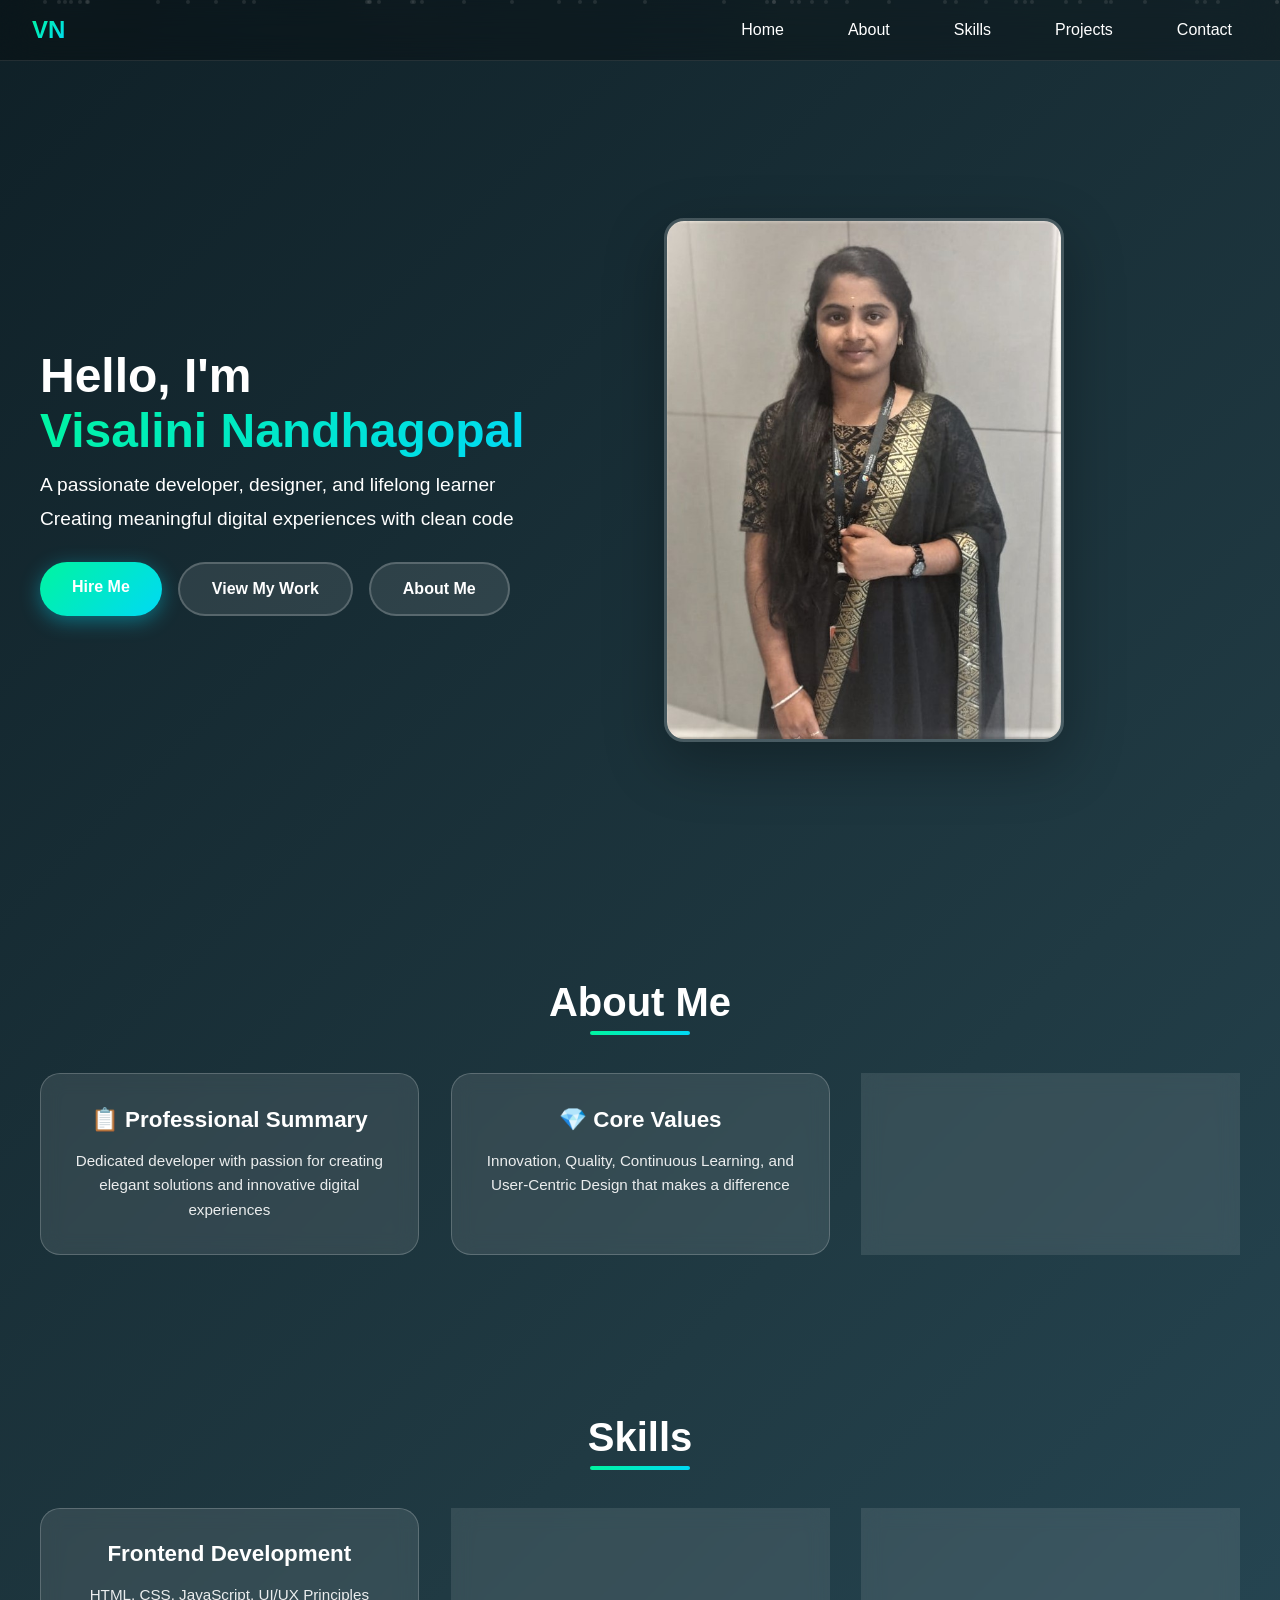
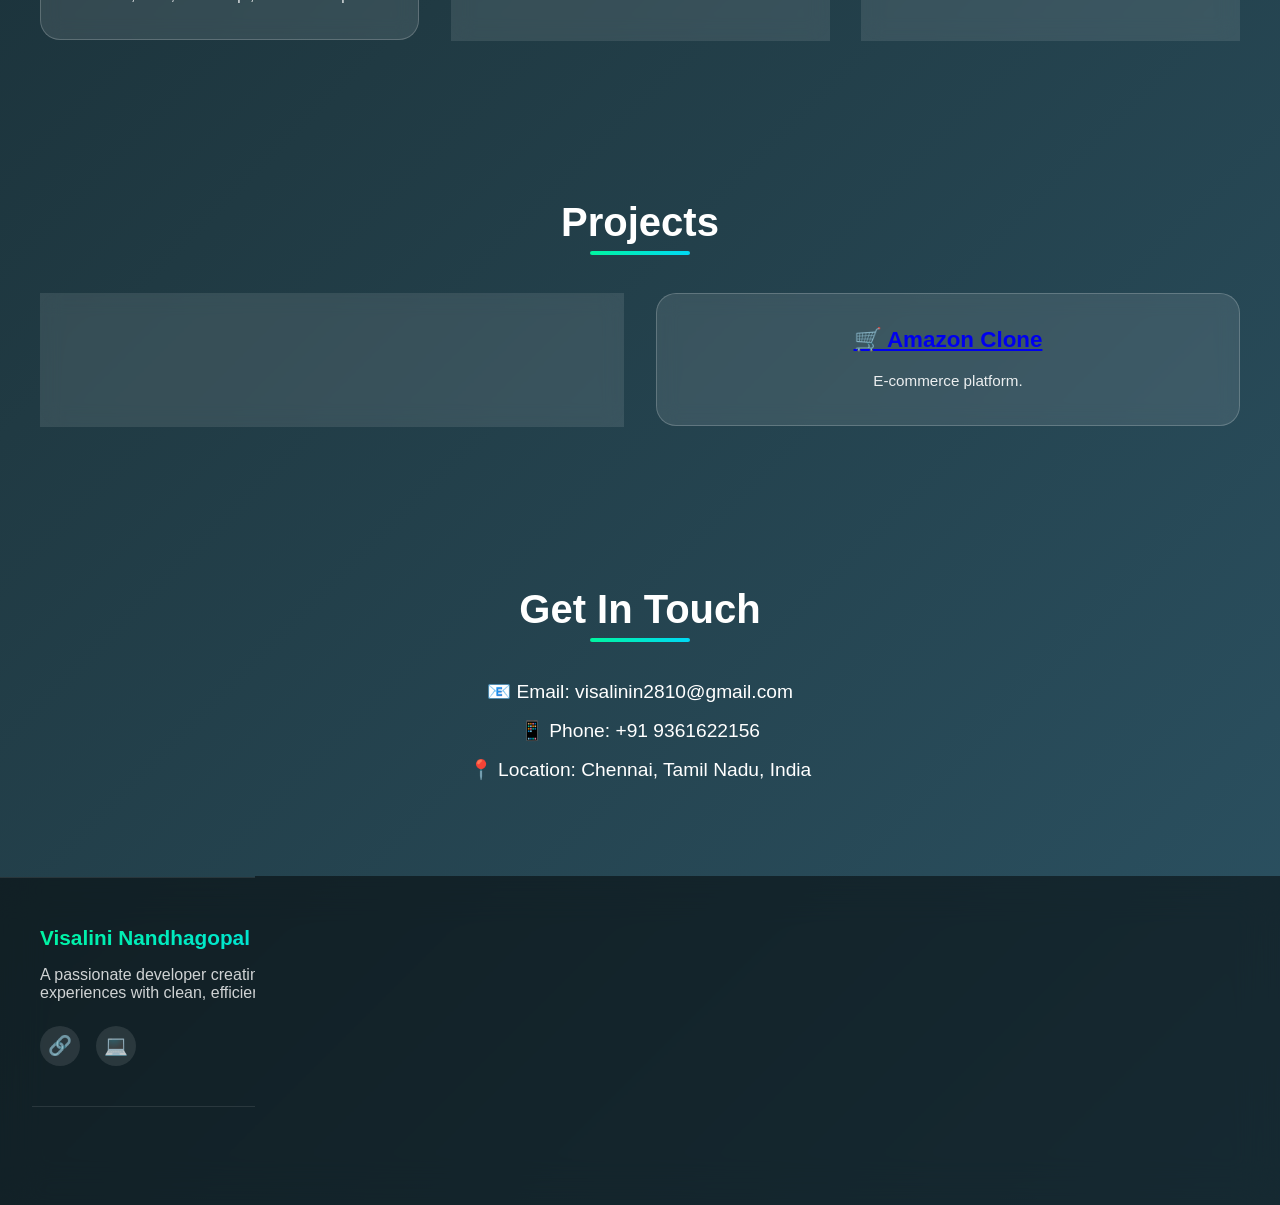
==== index.html @ b64ff91c "commit image" ====
<!DOCTYPE html>
<html lang="en">
<head>
  <meta charset="UTF-8" />
  <meta name="viewport" content="width=device-width, initial-scale=1.0" />
  <title>Visalini Nandhagopal - Portfolio</title>
  <link rel="stylesheet" href="./style/home.css" />
</head>

<body>
  <!-- Navigation Header -->
  <nav>
    <div class="nav-container">
      <div class="logo">VN</div>
      <ul class="nav-links" id="navLinks">
        <li><a href="#home">Home</a></li>
        <li><a href="#about">About</a></li>
        <li><a href="#skills">Skills</a></li>
        <li><a href="#projects">Projects</a></li>
        <li><a href="#contact">Contact</a></li>
      </ul>
    </div>
  </nav>

  <!-- Animated background particles -->
  <div class="bg-particles" id="particles"></div>

  <header id="home">
    <div class="container-hero">
      <div class="maincontent">
        <h1>Hello, I'm <br><strong>Visalini Nandhagopal</strong></h1>
        <h3>A passionate developer, designer, and lifelong learner</h3>
        <h3>Creating meaningful digital experiences with clean code</h3>

        <div class="buttons">
          <a href="#contact" class="btn btn-primary"><span>Hire Me</span></a>
          <a href="#projects" class="btn"><span>View My Work</span></a>
          <a href="#about" class="btn"><span>About Me</span></a>
        </div>
      </div>

      <div class="profile-card">
        <img src="./assets/portfolio_image.jpg" alt="profile">
      </div>
    </div>
  </header>

  <section id="about" class="scroll-reveal">
    <h2>About Me</h2>
    <div class="grid">
      <div class="card">
        <h3>📋 Professional Summary</h3>
        <p>Dedicated developer with passion for creating elegant solutions and innovative digital experiences</p>
      </div>
      <div class="card">
        <h3>💎 Core Values</h3>
        <p>Innovation, Quality, Continuous Learning, and User-Centric Design that makes a difference</p>
      </div>
      <div class="card">
        <h3>🎯 Career Goals</h3>
        <p>Building impactful digital products that solve real-world problems and enhance user experiences</p>
      </div>
    </div>
  </section>

  <section id="skills" class="scroll-reveal">
    <h2>Skills</h2>
    <div class="grid">
      <div class="card">
        <h3>Frontend Development</h3>
        <p>HTML, CSS, JavaScript, UI/UX Principles</p>
      </div>
      <div class="card">
        <h3>Backend Development</h3>
        <p>Python, SQL(Basics), Firebase </p>
      </div>
      <div class="card">
        <h3> Tools</h3>
        <p>GitHub, VS Code, Git, Figma, Canva</p>
      </div>
    </div>
  </section>

  <section id="projects" class="scroll-reveal">
    <h2>Projects</h2>
    <div class="grid">
      <div class="card project-card">
        <a href="https://visalinin2810-cmyk.github.io/Learning-Protal/"><h3>📚 LMS Platform</h3></a>
        <p>Learning Management System.</p>
      </div>
      <div class="card project-card">
        <a href="https://visalinin2810-cmyk.github.io/Amazon-static-page/"><h3>🛒 Amazon Clone</h3></a> 
        <p>E-commerce platform.</p>
      </div>
    </div>
  </section>

  <section id="contact" class="scroll-reveal">
    <h2>Get In Touch</h2>
    <p>📧 Email: visalinin2810@gmail.com</p>
    <p>📱 Phone: +91 9361622156</p>
    <p>📍 Location: Chennai, Tamil Nadu, India</p>
    
   
  </section>

  <footer>
    <div class="footer-content">
      <div class="footer-section">
        <h3>Visalini Nandhagopal</h3>
        <p>A passionate developer creating meaningful digital experiences with clean, efficient code.</p>
        <div class="social-links">
          <a href="https://www.linkedin.com/in/visalini-nandhagopal-27872a397/" title="LinkedIn">🔗</a>
          <a href="https://github.com/visalinin2810-cmyk" title="GitHub">💻</a>
        </div>
      </div>
      
      <div class="footer-section">
        <h3>Quick Links</h3>
        <a href="#home">Home</a>
        <a href="#about">About Me</a>
        <a href="#skills">Skills</a>
        <a href="#projects">Projects</a>
      </div>
      
      <div class="footer-section">
        <h3>Contact Info</h3>
        <p>📧 visalinin2810@gmail.com</p>
        <p>📱 +91 9361622156</p>
        <p>📍 Chennai, Tamil Nadu</p>
      </div>
    </div>
    
    <div class="footer-bottom">
      <p>© 2026 Visalini Nandhagopal. All rights reserved.</p>
    </div>
  </footer>

  <script>
    // Create floating particles
    const particlesContainer = document.getElementById('particles');
    for (let i = 0; i < 50; i++) {
      const particle = document.createElement('div');
      particle.className = 'particle';
      particle.style.left = Math.random() * 100 + '%';
      particle.style.animationDelay = Math.random() * 15 + 's';
      particle.style.animationDuration = (Math.random() * 10 + 10) + 's';
      particlesContainer.appendChild(particle);
    }

    // Mobile menu toggle
    function toggleMenu() {
      const navLinks = document.getElementById('navLinks');
      navLinks.classList.toggle('active');
    }

    // Close menu when clicking on a link
    document.querySelectorAll('.nav-links a').forEach(link => {
      link.addEventListener('click', () => {
        document.getElementById('navLinks').classList.remove('active');
      });
    });

    // Scroll reveal animation
    const revealElements = document.querySelectorAll('.scroll-reveal');
    
    const revealOnScroll = () => {
      revealElements.forEach(element => {
        const elementTop = element.getBoundingClientRect().top;
        const windowHeight = window.innerHeight;
        
        if (elementTop < windowHeight - 100) {
          element.classList.add('active');
        }
      });
    };

    window.addEventListener('scroll', revealOnScroll);
    revealOnScroll();
   
    // Change nav background on scroll
    window.addEventListener('scroll', () => {
      const nav = document.querySelector('nav');
      if (window.scrollY > 100) {
        nav.style.background = 'rgba(0, 0, 0, 0.5)';
      } else {
        nav.style.background = 'rgba(0, 0, 0, 0.3)';
      }
    });
  </script>
</body>
</html>
---- style/home.css ----
* {
      margin: 0;
      padding: 0;
      box-sizing: border-box;
    }

    body {
      font-family: 'Segoe UI', Tahoma, Geneva, Verdana, sans-serif;
      background: linear-gradient(135deg, #0F2027 0%, #203A43 50%, #2C5364 100%);
      color: #fff;
      overflow-x: hidden;
    }

    /* Animated background particles */
    .bg-particles {
      position: fixed;
      top: 0;
      left: 0;
      width: 100%;
      height: 100%;
      pointer-events: none;
      z-index: 0;
    }

    .particle {
      position: absolute;
      width: 4px;
      height: 4px;
      background: rgba(255, 255, 255, 0.3);
      border-radius: 50%;
      animation: float 15s infinite ease-in-out;
    }

    @keyframes float {
      0%, 100% { transform: translateY(0) translateX(0); opacity: 0; }
      10% { opacity: 1; }
      90% { opacity: 1; }
      100% { transform: translateY(-100vh) translateX(100px); opacity: 0; }
    }

    /* Navigation Header */
    nav {
      position: fixed;
      top: 0;
      left: 0;
      right: 0;
      background: rgba(0, 0, 0, 0.3);
      backdrop-filter: blur(20px);
      border-bottom: 1px solid rgba(255, 255, 255, 0.1);
      z-index: 1000;
      padding: 1rem 2rem;
      animation: slideDown 0.8s ease-out;
    }

    @keyframes slideDown {
      from {
        transform: translateY(-100%);
        opacity: 0;
      }
      to {
        transform: translateY(0);
        opacity: 1;
      }
    }

    .nav-container {
      max-width: 1400px;
      margin: 0 auto;
      display: flex;
      justify-content: space-between;
      align-items: center;
    }

    .logo {
      font-size: 1.5rem;
      font-weight: 700;
      background: linear-gradient(135deg, #00F5A0 0%, #00D9F5 100%);
      -webkit-background-clip: text;
      -webkit-text-fill-color: transparent;
      background-clip: text;
      cursor: pointer;
      transition: transform 0.3s ease;
    }

    .logo:hover {
      transform: scale(1.05);
    }

    .nav-links {
      display: flex;
      gap: 2rem;
      list-style: none;
      align-items: center;
    }

    .nav-links a {
      color: #fff;
      text-decoration: none;
      font-weight: 500;
      padding: 0.5rem 1rem;
      border-radius: 25px;
      transition: all 0.3s ease;
      position: relative;
    }

    .nav-links a::before {
      content: '';
      position: absolute;
      bottom: 0;
      left: 50%;
      width: 0;
      height: 2px;
      background: linear-gradient(90deg, #00F5A0 0%, #00D9F5 100%);
      transform: translateX(-50%);
      transition: width 0.3s ease;
    }

    .nav-links a:hover::before {
      width: 80%;
    }

    .nav-links a:hover {
      background: rgba(255, 255, 255, 0.1);
    }

    .hire-btn {
      background: linear-gradient(135deg, #00F5A0 0%, #00D9F5 100%) !important;
      padding: 0.7rem 1.8rem !important;
      border-radius: 50px !important;
      font-weight: 600;
      box-shadow: 0 5px 20px rgba(0, 217, 245, 0.4);
      border: none;
      cursor: pointer;
      transition: all 0.3s ease;
      animation: glow 2s ease-in-out infinite;
    }

    @keyframes glow {
      0%, 100% { box-shadow: 0 5px 20px rgba(0, 217, 245, 0.4); }
      50% { box-shadow: 0 5px 30px rgba(0, 217, 245, 0.8); }
    }

    .hire-btn:hover {
      transform: translateY(-3px) scale(1.05);
      box-shadow: 0 10px 40px rgba(0, 217, 245, 0.6);
    }

    .hire-btn::before {
      display: none !important;
    }

    /* Mobile Menu Toggle */
    .menu-toggle {
      display: none;
      flex-direction: column;
      gap: 5px;
      cursor: pointer;
      padding: 0.5rem;
    }

    .menu-toggle span {
      width: 25px;
      height: 3px;
      background: #fff;
      border-radius: 3px;
      transition: all 0.3s ease;
    }

    header {
      min-height: 100vh;
      display: flex;
      align-items: center;
      justify-content: center;
      padding: 6rem 2rem 2rem;
      position: relative;
      z-index: 1;
    }

    .container-hero {
      max-width: 1200px;
      width: 100%;
      display: grid;
      grid-template-columns: 1fr 1fr;
      gap: 3rem;
      align-items: center;
      animation: fadeInUp 1s ease-out;
    }

    @keyframes fadeInUp {
      from {
        opacity: 0;
        transform: translateY(30px);
      }
      to {
        opacity: 1;
        transform: translateY(0);
      }
    }

    .maincontent h1 {
      font-size: 3rem;
      margin-bottom: 1rem;
      animation: slideInLeft 1s ease-out 0.2s both;
    }

    .maincontent h1 strong {
      background: linear-gradient(135deg, #00F5A0 0%, #00D9F5 100%);
      -webkit-background-clip: text;
      -webkit-text-fill-color: transparent;
      background-clip: text;
      display: inline-block;
      animation: pulse 2s ease-in-out infinite;
    }

    @keyframes pulse {
      0%, 100% { transform: scale(1); }
      50% { transform: scale(1.05); }
    }

    .maincontent h3 {
      font-size: 1.2rem;
      font-weight: 300;
      margin-bottom: 0.8rem;
      opacity: 0;
      animation: slideInLeft 1s ease-out 0.4s both;
    }

    .maincontent h3:nth-of-type(2) {
      animation-delay: 0.6s;
    }

    @keyframes slideInLeft {
      from {
        opacity: 0;
        transform: translateX(-30px);
      }
      to {
        opacity: 1;
        transform: translateX(0);
      }
    }

    .buttons {
      display: flex;
      gap: 1rem;
      margin-top: 2rem;
      flex-wrap: wrap;
      animation: fadeIn 1s ease-out 0.8s both;
    }

    @keyframes fadeIn {
      from { opacity: 0; }
      to { opacity: 1; }
    }

    .btn {
      padding: 1rem 2rem;
      background: rgba(255, 255, 255, 0.1);
      backdrop-filter: blur(10px);
      border: 2px solid rgba(255, 255, 255, 0.2);
      border-radius: 50px;
      color: #fff;
      text-decoration: none;
      font-weight: 600;
      transition: all 0.3s ease;
      position: relative;
      overflow: hidden;
    }

    .btn::before {
      content: '';
      position: absolute;
      top: 50%;
      left: 50%;
      width: 0;
      height: 0;
      border-radius: 50%;
      background: rgba(255, 255, 255, 0.2);
      transform: translate(-50%, -50%);
      transition: width 0.6s, height 0.6s;
    }

    .btn:hover::before {
      width: 300px;
      height: 300px;
    }

    .btn:hover {
      transform: translateY(-3px);
      box-shadow: 0 10px 30px rgba(0, 0, 0, 0.3);
      border-color: rgba(255, 255, 255, 0.5);
    }

    .btn-primary {
      background: linear-gradient(135deg, #00F5A0 0%, #00D9F5 100%);
      border: none;
      box-shadow: 0 5px 20px rgba(0, 217, 245, 0.4);
    }

    .btn-primary:hover {
      box-shadow: 0 10px 40px rgba(0, 217, 245, 0.6);
    }

    .btn span {
      position: relative;
      z-index: 1;
    }

    .profile-card {
      perspective: 1000px;
      animation: slideInRight 1s ease-out 0.5s both;
    }

    @keyframes slideInRight {
      from {
        opacity: 0;
        transform: translateX(30px);
      }
      to {
        opacity: 1;
        transform: translateX(0);
      }
    }

    .profile-card img {
      width: 100%;
      max-width: 400px;
      border-radius: 20px;
      box-shadow: 0 20px 60px rgba(0, 0, 0, 0.3);
      border: 3px solid rgba(255, 255, 255, 0.2);
      transition: transform 0.6s ease;
      animation: float-image 6s ease-in-out infinite;
    }

    @keyframes float-image {
      0%, 100% { transform: translateY(0px) rotateY(0deg); }
      50% { transform: translateY(-20px) rotateY(5deg); }
    }

    .profile-card:hover img {
      transform: scale(1.05) rotateY(10deg);
    }

    section {
      padding: 5rem 2rem;
      position: relative;
      z-index: 1;
    }

    section h2 {
      text-align: center;
      font-size: 2.5rem;
      margin-bottom: 3rem;
      position: relative;
      display: block;
      width: 100%;
    }

    section h2::after {
      content: '';
      position: absolute;
      bottom: -10px;
      left: 50%;
      transform: translateX(-50%);
      width: 0;
      height: 4px;
      background: linear-gradient(90deg, #00F5A0 0%, #00D9F5 100%);
      border-radius: 2px;
      animation: expandWidth 1s ease-out forwards;
    }

    @keyframes expandWidth {
      to { width: 100px; }
    }

    .grid {
      max-width: 1200px;
      margin: 0 auto;
      display: grid;
      grid-template-columns: repeat(auto-fit, minmax(280px, 1fr));
      gap: 2rem;

    }

    .card {
      background: rgba(255, 255, 255, 0.1);
      backdrop-filter: blur(10px);
      border: 1px solid rgba(255, 255, 255, 0.2);
      border-radius: 20px;
      padding: 2rem;
      text-align: center;
      font-size: 1.2rem;
      transition: all 0.4s ease;
      position: relative;
      overflow: hidden;
      cursor: pointer;
      animation: cardFadeIn 0.6s ease-out both;
    }

    .card h3 {
      margin-bottom: 1rem;
      font-size: 1.4rem;
    }

    .card p {
      font-size: 0.95rem;
      opacity: 0.9;
      line-height: 1.6;
    }

    @keyframes cardFadeIn {
      from {
        opacity: 0;
        transform: translateY(30px) scale(0.9);
      }
      to {
        opacity: 1;
        transform: translateY(0) scale(1);
      }
    }

    .card:nth-child(1) { animation-delay: 0.1s; }
    .card:nth-child(2) { animation-delay: 0.2s; }
    .card:nth-child(3) { animation-delay: 0.3s; }

    .card::before {
      content: '';
      position: absolute;
      top: 0;
      left: -100%;
      width: 100%;
      height: 100%;
      background: linear-gradient(90deg, transparent, rgba(255, 255, 255, 0.2), transparent);
      transition: left 0.6s;
    }

    .card:hover::before {
      left: 100%;
    }

    .card:hover {
      transform: translateY(-10px) scale(1.05);
      box-shadow: 0 20px 40px rgba(0, 0, 0, 0.3);
      border-color: rgba(255, 255, 255, 0.4);
      background: rgba(255, 255, 255, 0.15);
    }

    #contact {
      text-align: center;
    }

    #contact p {
      font-size: 1.2rem;
      margin: 1rem 0;
      animation: fadeInUp 0.8s ease-out both;
    }

    #contact p:nth-child(2) { animation-delay: 0.2s; }
    #contact p:nth-child(3) { animation-delay: 0.4s; }

    .contact-buttons {
      display: flex;
      gap: 1rem;
      justify-content: center;
      margin-top: 2rem;
      flex-wrap: wrap;
    }

    footer {
      background: rgba(0, 0, 0, 0.5);
      backdrop-filter: blur(20px);
      border-top: 1px solid rgba(255, 255, 255, 0.1);
      padding: 3rem 2rem;
      position: relative;
      z-index: 1;
    }

    .footer-content {
      max-width: 1200px;
      margin: 0 auto;
      display: grid;
      grid-template-columns: repeat(auto-fit, minmax(250px, 1fr));
      gap: 3rem;
      margin-bottom: 2rem;
    }

    .footer-section h3 {
      margin-bottom: 1rem;
      font-size: 1.3rem;
      background: linear-gradient(135deg, #00F5A0 0%, #00D9F5 100%);
      -webkit-background-clip: text;
      -webkit-text-fill-color: transparent;
      background-clip: text;
    }

    .footer-section p, .footer-section a {
      color: rgba(255, 255, 255, 0.8);
      text-decoration: none;
      display: block;
      margin: 0.5rem 0;
      transition: all 0.3s ease;
    }

    .footer-section a:hover {
      color: #00D9F5;
      transform: translateX(5px);
    }

    .social-links {
      display: flex;
      gap: 1rem;
      margin-top: 1rem;
    }

    .social-links a {
      width: 40px;
      height: 40px;
      background: rgba(255, 255, 255, 0.1);
      border-radius: 50%;
      display: flex;
      align-items: center;
      justify-content: center;
      transition: all 0.3s ease;
      font-size: 1.2rem;
    }

    .social-links a:hover {
      background: linear-gradient(135deg, #00F5A0 0%, #00D9F5 100%);
      transform: translateY(-5px) rotate(360deg);
    }

    .footer-bottom {
      text-align: center;
      padding-top: 2rem;
      border-top: 1px solid rgba(255, 255, 255, 0.1);
      color: rgba(255, 255, 255, 0.6);
    }

    /* Scroll animations */
    .scroll-reveal {
      opacity: 0;
      transform: translateY(50px);
      transition: all 0.8s ease-out;
    }

    .scroll-reveal.active {
      opacity: 1;
      transform: translateY(0);
    }

    @media (max-width: 768px) {
      .menu-toggle {
        display: flex;
      }

      .nav-links {
        position: fixed;
        top: 70px;
        left: -100%;
        flex-direction: column;
        background: rgba(0, 0, 0, 0.95);
        backdrop-filter: blur(20px);
        width: 100%;
        padding: 2rem;
        gap: 1rem;
        transition: left 0.3s ease;
      }

      .nav-links.active {
        left: 0;
      }

      .container-hero {
        grid-template-columns: 1fr;
        text-align: center;
      }

      .maincontent h1 {
        font-size: 2rem;
      }

      .buttons {
        justify-content: center;
      }

      .profile-card img {
        max-width: 300px;
      }

      .footer-content {
        grid-template-columns: 1fr;
        text-align: center;
      }

      .social-links {
        justify-content: center;
      }
    }
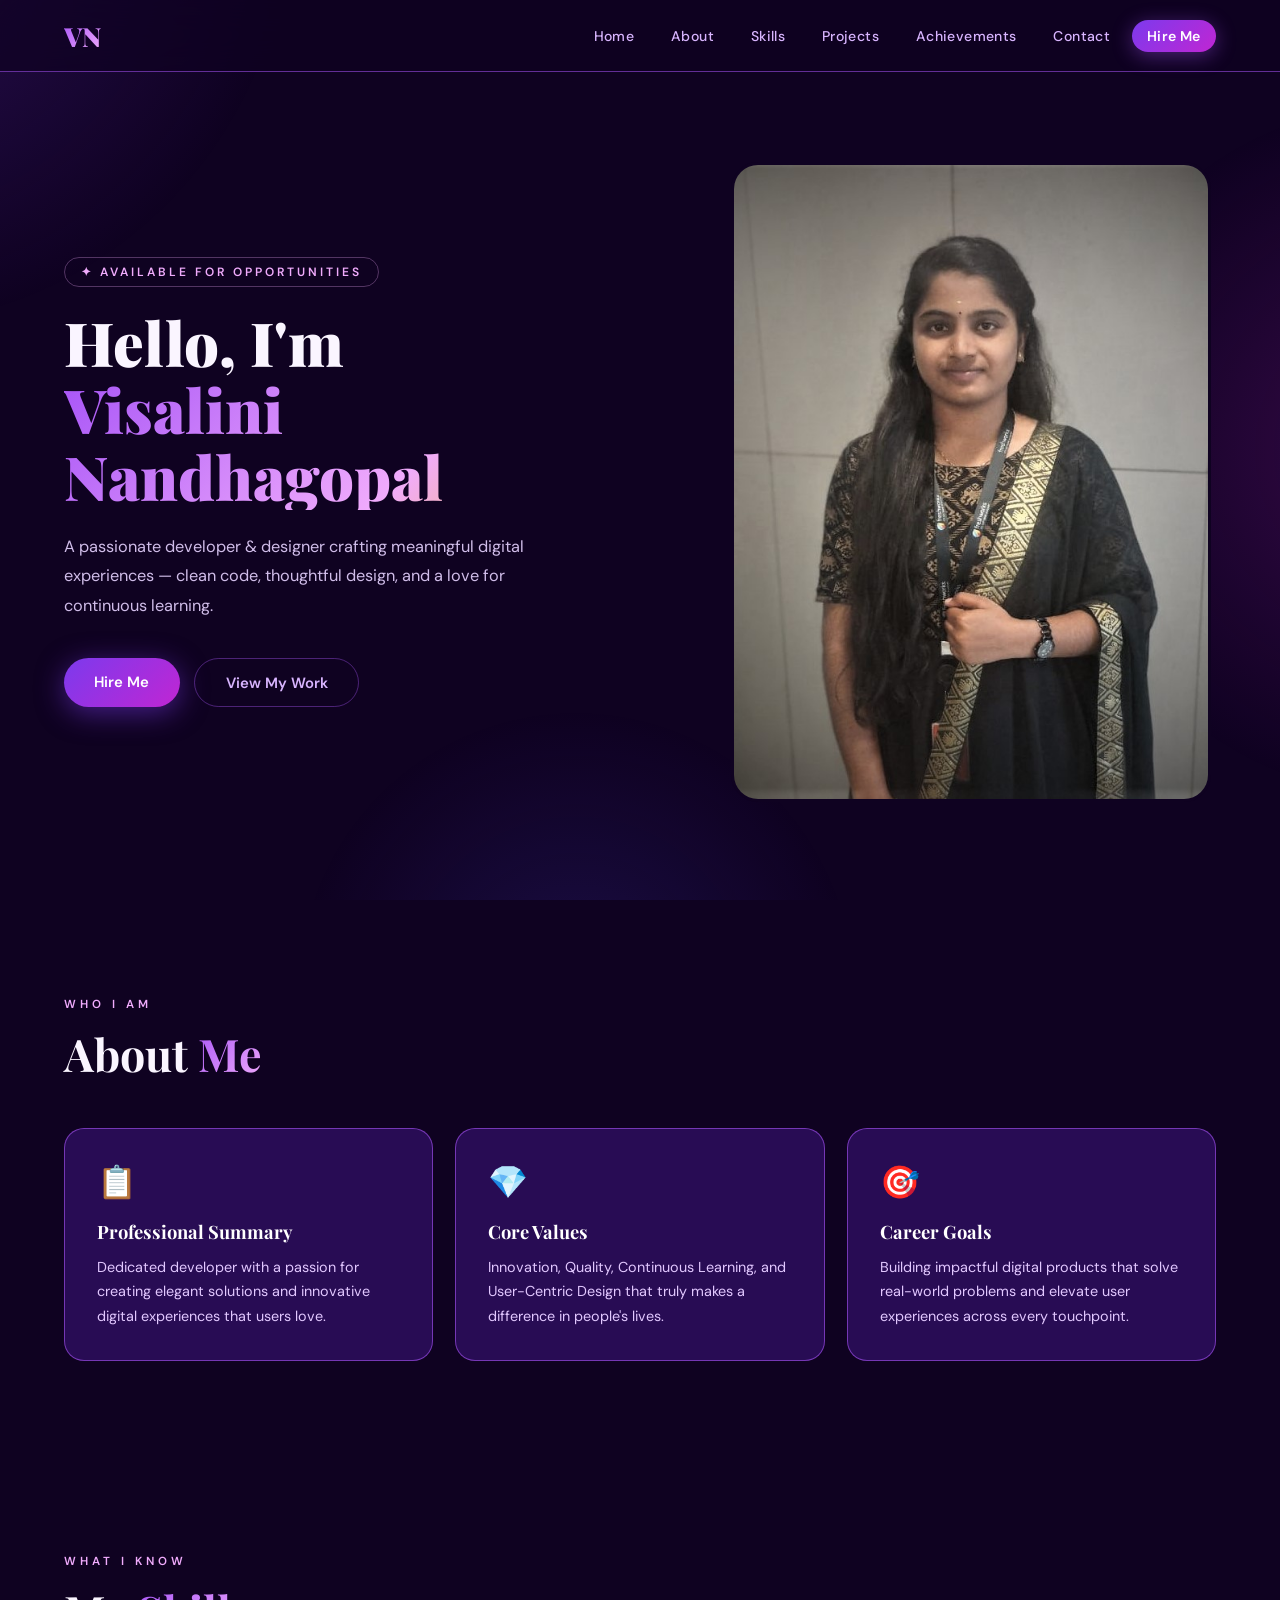
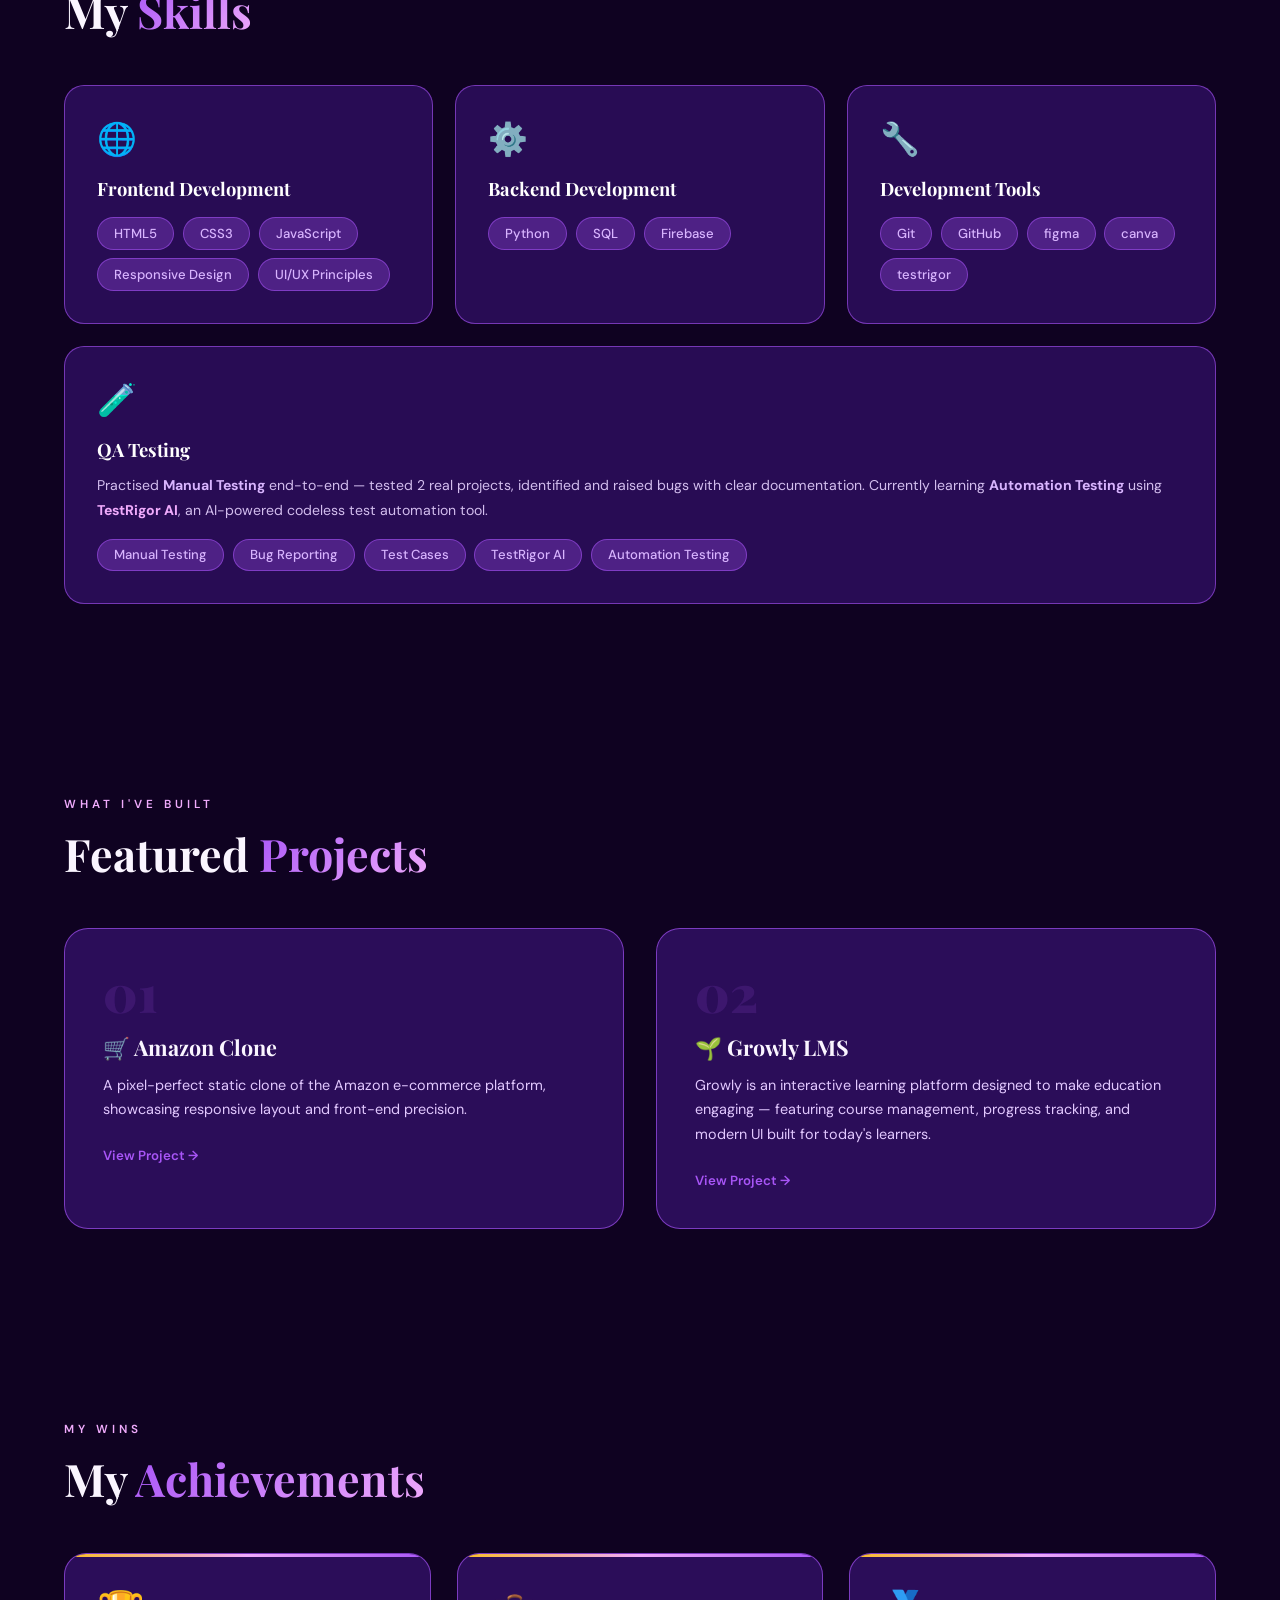
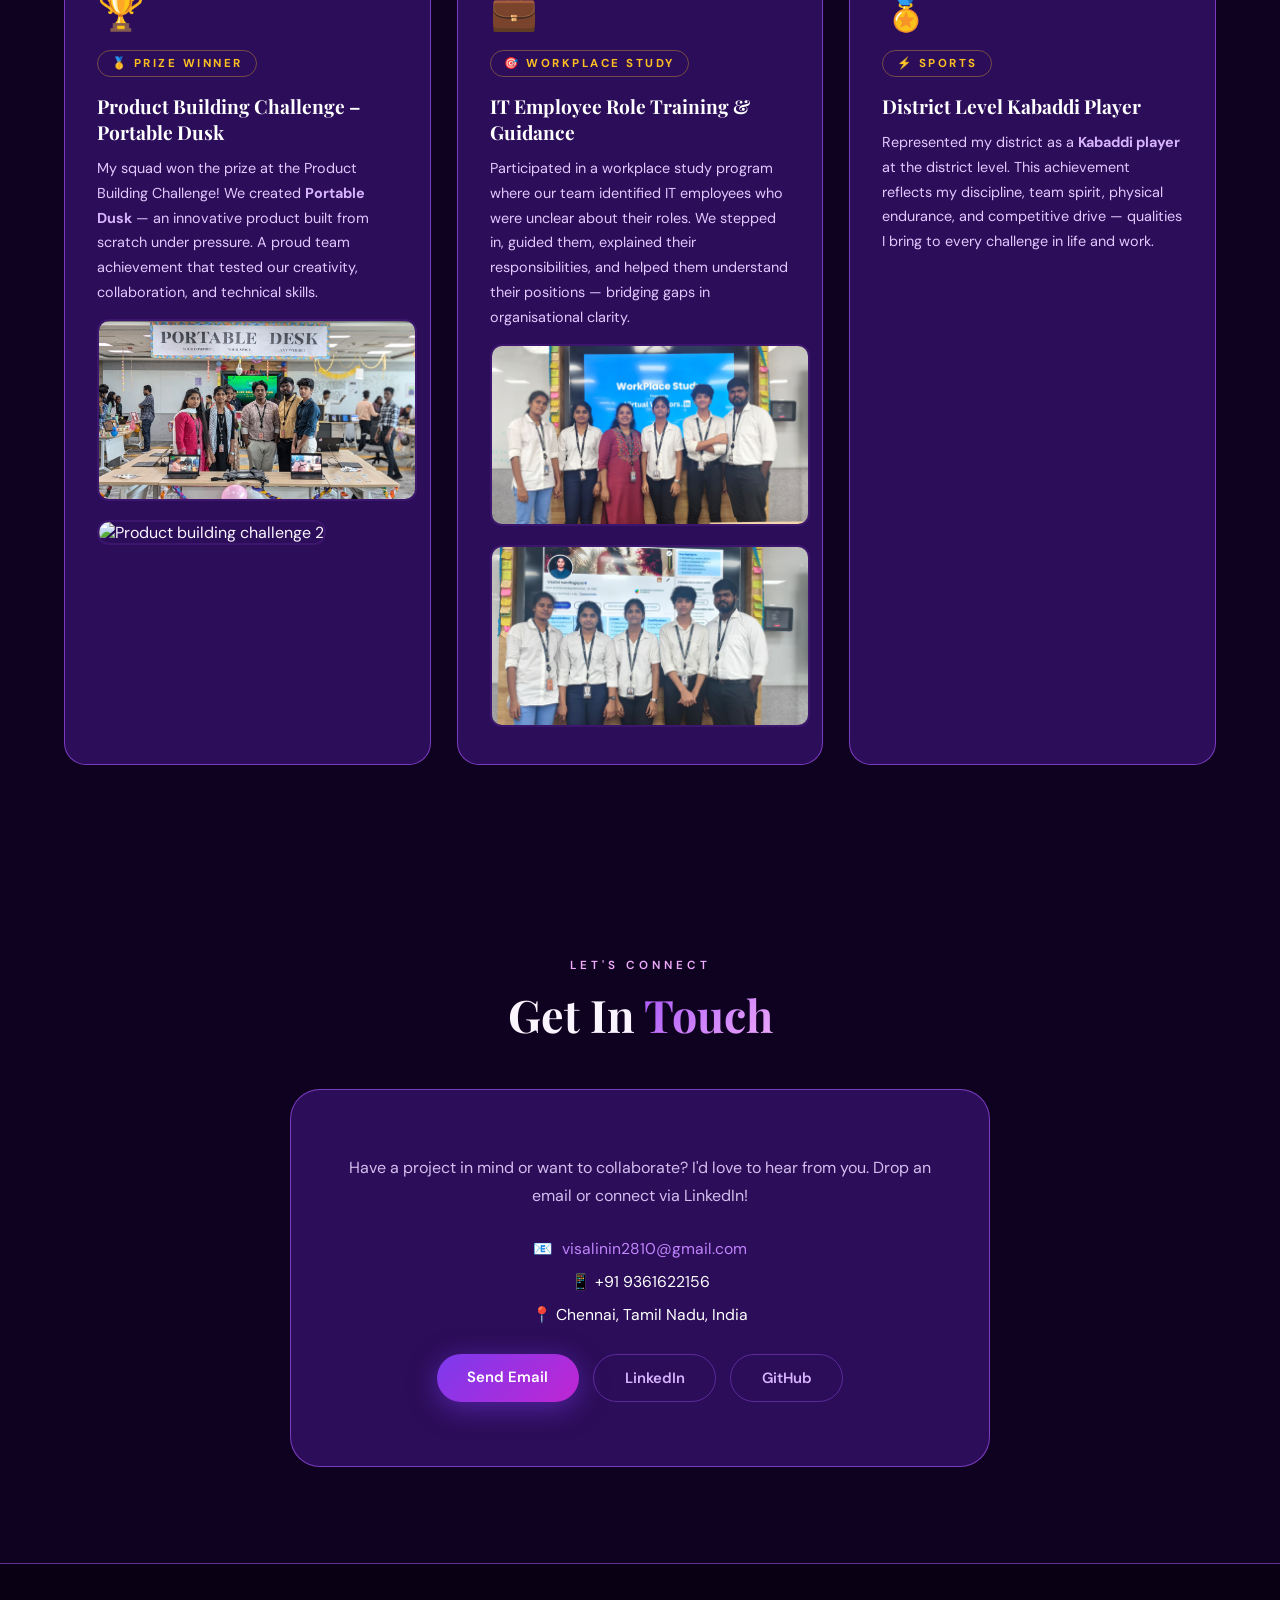
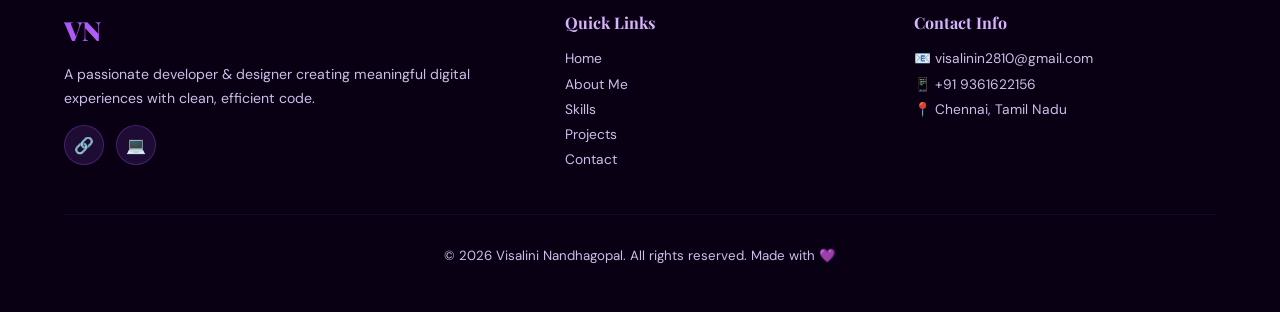
==== commit 0c668f09: "update project" ====
--- a/index.html
+++ b/index.html
@@ -2,191 +2,538 @@
 <html lang="en">
 <head>
   <meta charset="UTF-8" />
-  <meta name="viewport" content="width=device-width, initial-scale=1.0" />
-  <title>Visalini Nandhagopal - Portfolio</title>
-  <link rel="stylesheet" href="./style/home.css" />
+  <meta name="viewport" content="width=device-width, initial-scale=1.0"/>
+  <title>Visalini Nandhagopal – Portfolio</title>
+  <link href="https://fonts.googleapis.com/css2?family=Playfair+Display:wght@400;700;900&family=DM+Sans:wght@300;400;500;600&display=swap" rel="stylesheet"/>
+  <style>
+    *, *::before, *::after { box-sizing: border-box; margin: 0; padding: 0; }
+
+    :root {
+      --bg:     #0f0221;
+      --bg2:    #1a0533;
+      --v1:     #7c3aed;
+      --v2:     #c026d3;
+      --vb:     #a855f7;
+      --vl:     #d8b4fe;
+      --pk:     #f0abfc;
+      --gold:   #fbbf24;
+      --white:  #faf5ff;
+      --muted:  rgba(230,210,255,0.90);
+      --border: rgba(168,85,247,0.55);
+    }
+
+    html { scroll-behavior: smooth; }
+
+    body {
+      font-family: 'DM Sans', sans-serif;
+      background: var(--bg);
+      color: var(--white);
+      overflow-x: hidden;
+    }
+
+    /* ── ambient orbs ── */
+    body::before {
+      content: '';
+      position: fixed; inset: 0; z-index: 0; pointer-events: none;
+      background:
+        radial-gradient(ellipse 600px 600px at -10% -10%, rgba(124,58,237,.25), transparent 70%),
+        radial-gradient(ellipse 500px 500px at 110% 50%,  rgba(192,38,211,.22), transparent 70%),
+        radial-gradient(ellipse 400px 400px at 45% 110%,  rgba(79,70,229,.18),  transparent 70%);
+    }
+
+    /* ── nav ── */
+    nav {
+      position: fixed; top: 0; left: 0; right: 0; z-index: 100;
+      display: flex; justify-content: space-between; align-items: center;
+      padding: 1.1rem 4rem;
+      background: rgba(15,2,33,.7); backdrop-filter: blur(22px);
+      border-bottom: 1px solid var(--border);
+    }
+    .logo {
+      font-family: 'Playfair Display', serif; font-size: 1.65rem; font-weight: 900;
+      background: linear-gradient(135deg, var(--vb), var(--pk));
+      -webkit-background-clip: text; -webkit-text-fill-color: transparent; background-clip: text;
+    }
+    .nav-links { display: flex; gap: .4rem; list-style: none; align-items: center; }
+    .nav-links a {
+      color: var(--vl); text-decoration: none; font-size: .88rem; font-weight: 500;
+      padding: .42rem .95rem; border-radius: 50px; letter-spacing: .4px;
+      transition: background .3s, color .3s;
+    }
+    .nav-links a:hover { color: #fff; background: rgba(168,85,247,.18); }
+    .nav-links .cta {
+      background: linear-gradient(135deg, var(--v1), var(--v2));
+      color: #fff !important; font-weight: 600;
+      box-shadow: 0 4px 20px rgba(168,85,247,.4);
+    }
+    .nav-links .cta:hover { box-shadow: 0 6px 30px rgba(168,85,247,.65); }
+
+    /* ── sections ── */
+    section { padding: 6rem 4rem; position: relative; z-index: 1; }
+    .inner { max-width: 1200px; margin: 0 auto; }
+
+    .sec-label {
+      display: block; font-size: .73rem; font-weight: 600; letter-spacing: 4px;
+      text-transform: uppercase; color: var(--pk); margin-bottom: .75rem;
+    }
+    .sec-title {
+      font-family: 'Playfair Display', serif;
+      font-size: clamp(1.9rem, 3.5vw, 2.8rem); font-weight: 700; margin-bottom: 2.8rem;
+    }
+    .sec-title span {
+      background: linear-gradient(135deg, var(--vb), var(--pk));
+      -webkit-background-clip: text; -webkit-text-fill-color: transparent; background-clip: text;
+    }
+
+    /* ── HERO ── */
+    header {
+      min-height: 100vh; display: flex; align-items: center;
+      padding: 8rem 4rem 4rem; position: relative; z-index: 1;
+    }
+    .hero-grid {
+      max-width: 1200px; margin: 0 auto; width: 100%;
+      display: grid; grid-template-columns: 1.1fr .9fr; gap: 4rem; align-items: center;
+    }
+    .hero-tag {
+      display: inline-block; font-size: .75rem; font-weight: 600;
+      letter-spacing: 3px; text-transform: uppercase; color: var(--pk);
+      border: 1px solid rgba(240,171,252,.3); padding: .35rem 1rem;
+      border-radius: 50px; margin-bottom: 1.4rem;
+    }
+    .hero-title {
+      font-family: 'Playfair Display', serif;
+      font-size: clamp(2.4rem, 5vw, 3.8rem); font-weight: 900; line-height: 1.1;
+      margin-bottom: 1.4rem;
+    }
+    .hero-title .name {
+      display: block;
+      background: linear-gradient(135deg, var(--vb) 0%, var(--pk) 60%, var(--gold) 100%);
+      -webkit-background-clip: text; -webkit-text-fill-color: transparent; background-clip: text;
+    }
+    .hero-sub {
+      font-size: 1.02rem; color: var(--muted); line-height: 1.8; max-width: 480px;
+      margin-bottom: 2.4rem;
+    }
+    .hero-btns { display: flex; gap: .9rem; flex-wrap: wrap; }
+
+    /* buttons */
+    .btn {
+      padding: .82rem 1.9rem; border-radius: 50px; font-family: 'DM Sans', sans-serif;
+      font-size: .93rem; font-weight: 600; text-decoration: none;
+      transition: transform .3s, box-shadow .3s; display: inline-block;
+    }
+    .btn-primary {
+      background: linear-gradient(135deg, var(--v1), var(--v2));
+      color: #fff; box-shadow: 0 6px 28px rgba(124,58,237,.5);
+    }
+    .btn-primary:hover { transform: translateY(-3px); box-shadow: 0 12px 38px rgba(124,58,237,.68); }
+    .btn-ghost {
+      background: transparent; color: var(--vl);
+      border: 1px solid rgba(168,85,247,.4);
+    }
+    .btn-ghost:hover { background: rgba(168,85,247,.12); color: #fff; transform: translateY(-3px); border-color: var(--vb); }
+
+    /* photo */
+    .hero-photo-wrap {
+      display: flex; justify-content: center; position: relative;
+    }
+    .hero-photo-wrap img {
+      width: 100%; max-width: 480px;
+      border-radius: 27px; position: relative; z-index: 1;
+      object-fit: cover; object-position: top;
+      border: 3px solid var(--bg);
+      display: block; aspect-ratio: 3/4;
+    }
+
+    /* ── cards ── */
+    .grid-3 {
+      display: grid; grid-template-columns: repeat(auto-fit, minmax(275px, 1fr)); gap: 1.4rem;
+    }
+    .skills-grid {
+      display: grid;
+      grid-template-columns: repeat(3, 1fr);
+      grid-template-rows: auto auto;
+      gap: 1.4rem;
+    }
+    .skills-grid .card:nth-child(4) {
+      grid-column: 1 / -1;
+    }
+   
+    .card {
+      background: rgba(109,40,217,.28); border: 1px solid rgba(168,85,247,.6);
+      border-radius: 20px; padding: 2rem; transition: transform .4s, border-color .4s, box-shadow .4s;
+    }
+    .card:hover {
+      transform: translateY(-8px); border-color: rgba(168,85,247,.9);
+      box-shadow: 0 20px 48px rgba(109,40,217,.5);
+    }
+    .card-icon { font-size: 2rem; margin-bottom: 1rem; display: block; }
+    .card h3 {
+      font-family: 'Playfair Display', serif; font-size: 1.15rem; font-weight: 700;
+      margin-bottom: .7rem; color: #fff;
+    }
+    .card p { font-size: .9rem; color: #e2c8ff; line-height: 1.7; }
+
+    /* pills */
+    .pills { display: flex; flex-wrap: wrap; gap: .55rem; margin-top: 1rem; }
+    .pill {
+      padding: .42rem 1rem; border-radius: 50px; font-size: .82rem; font-weight: 500;
+      background: rgba(168,85,247,.30); border: 1px solid rgba(168,85,247,.55);
+      color: var(--vl); transition: background .3s, color .3s, transform .3s;
+    }
+    .pill:hover { background: rgba(168,85,247,.24); color: #fff; transform: translateY(-2px); }
+
+    /* ── projects ── */
+    .projects-grid {
+      display: grid; grid-template-columns: repeat(auto-fit, minmax(330px, 1fr)); gap: 2rem;
+    }
+    .project-card {
+      background: rgba(109,40,217,.30); border: 1px solid rgba(168,85,247,.65);
+      border-radius: 24px; padding: 2.4rem;
+      transition: transform .4s, border-color .4s, box-shadow .4s;
+      text-decoration: none; display: block; position: relative; overflow: hidden;
+    }
+    .project-card::after {
+      content: ''; position: absolute; bottom: 0; left: 0; right: 0; height: 3px;
+      background: linear-gradient(90deg, var(--v1), var(--v2), var(--gold));
+      transform: scaleX(0); transform-origin: left; transition: transform .4s;
+    }
+    .project-card:hover {
+      transform: translateY(-10px); border-color: rgba(168,85,247,.5);
+      box-shadow: 0 25px 58px rgba(109,40,217,.32);
+    }
+    .project-card:hover::after { transform: scaleX(1); }
+    .project-num {
+      font-family: 'Playfair Display', serif; font-size: 3.2rem; font-weight: 900;
+      color: rgba(168,85,247,.14); line-height: 1; margin-bottom: .9rem;
+    }
+    .project-card h3 {
+      font-family: 'Playfair Display', serif; font-size: 1.35rem; font-weight: 700;
+      color: var(--white); margin-bottom: .75rem;
+    }
+    .project-card p { font-size: .9rem; color: #e2c8ff; line-height: 1.7; margin-bottom: 1.4rem; }
+    .project-link {
+      display: inline-flex; align-items: center; gap: .4rem; font-size: .83rem;
+      font-weight: 600; color: var(--vb); transition: gap .3s;
+    }
+    .project-card:hover .project-link { gap: .8rem; }
+
+    /* ── achievements ── */
+    #achievements {}
+    .achieve-grid {
+      display: grid; grid-template-columns: repeat(auto-fit, minmax(300px, 1fr)); gap: 1.6rem;
+    }
+    .achieve-card {
+      background: rgba(109,40,217,.30); border: 1px solid rgba(168,85,247,.65);
+      border-radius: 22px; padding: 2rem; position: relative; overflow: hidden;
+      transition: transform .4s, border-color .4s, box-shadow .4s;
+    }
+    .achieve-card::before {
+      content: ''; position: absolute; top: 0; left: 0; right: 0; height: 3px;
+      background: linear-gradient(90deg, var(--gold), var(--pk), var(--vb));
+    }}
+    .achieve-card:hover {
+      transform: translateY(-8px); border-color: rgba(250,191,36,.45);
+      box-shadow: 0 20px 48px rgba(250,191,36,.15);
+    }
+    .achieve-badge {
+      display: inline-flex; align-items: center; gap: .45rem;
+      font-size: .72rem; font-weight: 700; letter-spacing: 2.5px;
+      text-transform: uppercase; color: var(--gold);
+      border: 1px solid rgba(251,191,36,.35); padding: .3rem .85rem;
+      border-radius: 50px; margin-bottom: 1rem;
+    }
+    .achieve-card h3 {
+      font-family: 'Playfair Display', serif; font-size: 1.2rem; font-weight: 700;
+      color: #fff; margin-bottom: .7rem;
+    }
+    .achieve-card p { font-size: .9rem; color: #e2c8ff; line-height: 1.72; }
+    .achieve-icon { font-size: 2.4rem; margin-bottom: .9rem; display: block; }
+    .achieve-images img {
+      max-width: 320px; height: auto; border-radius: 12px; margin-top: .9rem;
+      display: inline-block; margin-right: .9rem; border: 2px solid rgba(168,85,247,.12);
+    }
+
+    /* ── contact ── */
+    #contact { text-align: center; }
+    .contact-box {
+      background: rgba(109,40,217,.30); border: 1px solid rgba(168,85,247,.65);
+      border-radius: 30px; padding: 4rem 3rem; max-width: 700px; margin: 0 auto;
+    }
+    .contact-box p { font-size: 1rem; color: var(--muted); line-height: 1.75; }
+    .contact-info { display: flex; flex-direction: column; gap: .75rem; margin: 1.8rem 0; }
+    .contact-item {
+      font-size: .98rem; color: #fff;
+      display: flex; align-items: center; justify-content: center; gap: .55rem;
+    }
+    .contact-item a { color: #c084fc; text-decoration: none; transition: color .3s; }
+    .contact-item a:hover { color: var(--pk); }
+    .contact-btns {
+      display: flex; gap: .9rem; justify-content: center; flex-wrap: wrap; margin-top: 1.8rem;
+    }
+
+    /* ── footer ── */
+    footer {
+      background: rgba(8,1,18,.8); border-top: 1px solid var(--border);
+      padding: 3rem 4rem; position: relative; z-index: 1;
+    }
+    .footer-inner {
+      max-width: 1200px; margin: 0 auto;
+      display: grid; grid-template-columns: 1.5fr 1fr 1fr; gap: 3rem; margin-bottom: 2.4rem;
+    }
+    .footer-brand p { font-size: .88rem; color: var(--muted); line-height: 1.7; margin: .9rem 0; }
+    .social-row { display: flex; gap: .75rem; }
+    .social-row a {
+      width: 40px; height: 40px; border-radius: 50%;
+      background: rgba(168,85,247,.14); border: 1px solid rgba(168,85,247,.28);
+      display: flex; align-items: center; justify-content: center; font-size: 1rem;
+      text-decoration: none; transition: background .3s, transform .3s;
+    }
+    .social-row a:hover {
+      background: linear-gradient(135deg, var(--v1), var(--v2));
+      border-color: transparent; transform: translateY(-4px);
+    }
+    .footer-col h4 {
+      font-family: 'Playfair Display', serif; font-size: 1rem; font-weight: 700;
+      color: var(--vl); margin-bottom: 1rem;
+    }
+    .footer-col a, .footer-col p {
+      display: block; font-size: .86rem; color: var(--muted);
+      text-decoration: none; margin: .45rem 0; transition: color .3s, transform .3s;
+    }
+    .footer-col a:hover { color: var(--vb); transform: translateX(4px); }
+    .footer-bottom {
+      text-align: center; padding-top: 2rem;
+      border-top: 1px solid rgba(168,85,247,.1);
+      font-size: .83rem; color: var(--muted);
+    }
+
+  </style>
 </head>
-
 <body>
-  <!-- Navigation Header -->
+
+  <!-- NAV -->
   <nav>
-    <div class="nav-container">
-      <div class="logo">VN</div>
-      <ul class="nav-links" id="navLinks">
-        <li><a href="#home">Home</a></li>
-        <li><a href="#about">About</a></li>
-        <li><a href="#skills">Skills</a></li>
-        <li><a href="#projects">Projects</a></li>
-        <li><a href="#contact">Contact</a></li>
-      </ul>
-    </div>
+    <div class="logo">VN</div>
+    <ul class="nav-links">
+      <li><a href="#home">Home</a></li>
+      <li><a href="#about">About</a></li>
+      <li><a href="#skills">Skills</a></li>
+      <li><a href="#projects">Projects</a></li>
+      <li><a href="#achievements">Achievements</a></li>
+      <li><a href="#contact">Contact</a></li>
+      <li><a href="#contact" class="cta">Hire Me</a></li>
+    </ul>
   </nav>
 
-  <!-- Animated background particles -->
-  <div class="bg-particles" id="particles"></div>
-
+  <!-- HERO -->
   <header id="home">
-    <div class="container-hero">
-      <div class="maincontent">
-        <h1>Hello, I'm <br><strong>Visalini Nandhagopal</strong></h1>
-        <h3>A passionate developer, designer, and lifelong learner</h3>
-        <h3>Creating meaningful digital experiences with clean code</h3>
-
-        <div class="buttons">
-          <a href="#contact" class="btn btn-primary"><span>Hire Me</span></a>
-          <a href="#projects" class="btn"><span>View My Work</span></a>
-          <a href="#about" class="btn"><span>About Me</span></a>
-        </div>
-      </div>
-
-      <div class="profile-card">
-        <img src="./assets/portfolio_image.jpg" alt="profile">
+    <div class="hero-grid">
+      <div>
+        <span class="hero-tag">✦ Available for opportunities</span>
+        <h1 class="hero-title">
+          Hello, I'm
+          <span class="name">Visalini<br>Nandhagopal</span>
+        </h1>
+        <p class="hero-sub">
+          A passionate developer &amp; designer crafting meaningful digital experiences — clean code, thoughtful design, and a love for continuous learning.
+        </p>
+        <div class="hero-btns">
+          <a href="#contact" class="btn btn-primary">Hire Me</a>
+          <a href="#projects" class="btn btn-ghost">View My Work</a>
+        </div>
+      </div>
+      <div class="hero-photo-wrap">
+        <img src="[data-uri]" alt="Visalini Nandhagopal"/>
       </div>
     </div>
   </header>
 
-  <section id="about" class="scroll-reveal">
-    <h2>About Me</h2>
-    <div class="grid">
-      <div class="card">
-        <h3>📋 Professional Summary</h3>
-        <p>Dedicated developer with passion for creating elegant solutions and innovative digital experiences</p>
-      </div>
-      <div class="card">
-        <h3>💎 Core Values</h3>
-        <p>Innovation, Quality, Continuous Learning, and User-Centric Design that makes a difference</p>
-      </div>
-      <div class="card">
-        <h3>🎯 Career Goals</h3>
-        <p>Building impactful digital products that solve real-world problems and enhance user experiences</p>
+  <!-- ABOUT -->
+  <section id="about">
+    <div class="inner">
+      <span class="sec-label">Who I Am</span>
+      <h2 class="sec-title">About <span>Me</span></h2>
+      <div class="grid-3">
+        <div class="card">
+          <span class="card-icon">📋</span>
+          <h3>Professional Summary</h3>
+          <p>Dedicated developer with a passion for creating elegant solutions and innovative digital experiences that users love.</p>
+        </div>
+        <div class="card">
+          <span class="card-icon">💎</span>
+          <h3>Core Values</h3>
+          <p>Innovation, Quality, Continuous Learning, and User-Centric Design that truly makes a difference in people's lives.</p>
+        </div>
+        <div class="card">
+          <span class="card-icon">🎯</span>
+          <h3>Career Goals</h3>
+          <p>Building impactful digital products that solve real-world problems and elevate user experiences across every touchpoint.</p>
+        </div>
       </div>
     </div>
   </section>
 
-  <section id="skills" class="scroll-reveal">
-    <h2>Skills</h2>
-    <div class="grid">
-      <div class="card">
-        <h3>Frontend Development</h3>
-        <p>HTML, CSS, JavaScript, UI/UX Principles</p>
-      </div>
-      <div class="card">
-        <h3>Backend Development</h3>
-        <p>Python, SQL(Basics), Firebase </p>
-      </div>
-      <div class="card">
-        <h3> Tools</h3>
-        <p>GitHub, VS Code, Git, Figma, Canva</p>
+  <!-- SKILLS -->
+  <section id="skills">
+    <div class="inner">
+      <span class="sec-label">What I Know</span>
+      <h2 class="sec-title">My <span>Skills</span></h2>
+      <div class="skills-grid">
+        <div class="card">
+          <span class="card-icon">🌐</span>
+          <h3>Frontend Development</h3>
+          <div class="pills">
+            <span class="pill">HTML5</span>
+            <span class="pill">CSS3</span>
+            <span class="pill">JavaScript</span>
+            <span class="pill">Responsive Design</span>
+            <span class="pill">UI/UX Principles</span>
+          </div>
+        </div>
+        <div class="card">
+          <span class="card-icon">⚙️</span>
+          <h3>Backend Development</h3>
+          <div class="pills">
+            <span class="pill">Python</span>
+            <span class="pill">SQL</span>
+            <span class="pill">Firebase</span>
+          </div>
+        </div>
+        <div class="card">
+          <span class="card-icon">🔧</span>
+          <h3>Development Tools</h3>
+          <div class="pills">
+            <span class="pill">Git</span>
+            <span class="pill">GitHub</span>
+            <span class="pill">figma</span>
+            <span class="pill">canva</span>
+            <span class="pill">testrigor</span>
+          </div>
+        </div>
+        <div class="card">
+          <span class="card-icon">🧪</span>
+          <h3>QA Testing</h3>
+          <p style="font-size:.88rem;color:var(--muted);line-height:1.75;margin-bottom:1rem;">Practised <strong style="color:var(--vl)">Manual Testing</strong> end-to-end — tested 2 real projects, identified and raised bugs with clear documentation. Currently learning <strong style="color:var(--vl)">Automation Testing</strong> using <strong style="color:var(--pk)">TestRigor AI</strong>, an AI-powered codeless test automation tool.</p>
+          <div class="pills">
+            <span class="pill">Manual Testing</span>
+            <span class="pill">Bug Reporting</span>
+            <span class="pill">Test Cases</span>
+            <span class="pill">TestRigor AI</span>
+            <span class="pill">Automation Testing</span>
+          </div>
+        </div>
       </div>
     </div>
   </section>
 
-  <section id="projects" class="scroll-reveal">
-    <h2>Projects</h2>
-    <div class="grid">
-      <div class="card project-card">
-        <a href="https://visalinin2810-cmyk.github.io/Learning-Protal/"><h3>📚 LMS Platform</h3></a>
-        <p>Learning Management System.</p>
-      </div>
-      <div class="card project-card">
-        <a href="https://visalinin2810-cmyk.github.io/Amazon-static-page/"><h3>🛒 Amazon Clone</h3></a> 
-        <p>E-commerce platform.</p>
+  <!-- PROJECTS -->
+  <section id="projects">
+    <div class="inner">
+      <span class="sec-label">What I've Built</span>
+      <h2 class="sec-title">Featured <span>Projects</span></h2>
+      <div class="projects-grid">
+        <a class="project-card" href="https://visalinin2810-cmyk.github.io/Amazon-static-page/" target="_blank">
+          <div class="project-num">01</div>
+          <h3>🛒 Amazon Clone</h3>
+          <p>A pixel-perfect static clone of the Amazon e-commerce platform, showcasing responsive layout and front-end precision.</p>
+          <span class="project-link">View Project →</span>
+        </a>
+        <a class="project-card" href="https://visalinin2810-cmyk.github.io/Learning-Protal/" target="_blank">
+          <div class="project-num">02</div>
+          <h3>🌱 Growly LMS</h3>
+          <p>Growly is an interactive learning platform designed to make education engaging — featuring course management, progress tracking, and modern UI built for today's learners.</p>
+          <span class="project-link">View Project →</span>
+        </a>
       </div>
     </div>
   </section>
 
-  <section id="contact" class="scroll-reveal">
-    <h2>Get In Touch</h2>
-    <p>📧 Email: visalinin2810@gmail.com</p>
-    <p>📱 Phone: +91 9361622156</p>
-    <p>📍 Location: Chennai, Tamil Nadu, India</p>
-    
-   
+  <!-- ACHIEVEMENTS -->
+  <section id="achievements">
+    <div class="inner">
+      <span class="sec-label">My Wins</span>
+      <h2 class="sec-title">My <span>Achievements</span></h2>
+      <div class="achieve-grid">
+        <div class="achieve-card">
+          <span class="achieve-icon">🏆</span>
+          <span class="achieve-badge">🥇 Prize Winner</span>
+          <h3>Product Building Challenge – Portable Dusk</h3>
+          <p>My squad won the prize at the Product Building Challenge! We created <strong style="color:var(--vl)">Portable Dusk</strong> — an innovative product built from scratch under pressure. A proud team achievement that tested our creativity, collaboration, and technical skills.</p>
+          <div class="achieve-images">
+            <img src="../PXL_20250828_042558565.PORTRAIT.jpg" alt="Product building challenge 1">
+            <img src="../PXL_20250828_075420757.RAW-01.COVER.jpg" alt="Product building challenge 2">
+          </div>
+        </div>
+        <div class="achieve-card">
+          <span class="achieve-icon">💼</span>
+          <span class="achieve-badge">🎯 Workplace Study</span>
+          <h3>IT Employee Role Training & Guidance</h3>
+          <p>Participated in a workplace study program where our team identified IT employees who were unclear about their roles. We stepped in, guided them, explained their responsibilities, and helped them understand their positions — bridging gaps in organisational clarity.</p>
+          <div class="achieve-images">
+            <img src="../WhatsApp%20Image%202025-12-09%20at%209.38.42%20PM.jpeg" alt="Workplace study team 1">
+            <img src="../WhatsApp%20Image%202025-12-09%20at%209.38.42%20PM%20(1).jpeg" alt="Workplace study team 2">
+          </div>
+        </div>
+        <div class="achieve-card">
+          <span class="achieve-icon">🏅</span>
+          <span class="achieve-badge">⚡ Sports</span>
+          <h3>District Level Kabaddi Player</h3>
+          <p>Represented my district as a <strong style="color:var(--vl)">Kabaddi player</strong> at the district level. This achievement reflects my discipline, team spirit, physical endurance, and competitive drive — qualities I bring to every challenge in life and work.</p>
+        </div>
+      </div>
+    </div>
   </section>
 
+  <!-- CONTACT -->
+  <section id="contact">
+    <div class="inner">
+      <span class="sec-label">Let's Connect</span>
+      <h2 class="sec-title" style="text-align:center;">Get In <span>Touch</span></h2>
+      <div class="contact-box">
+        <p>Have a project in mind or want to collaborate? I'd love to hear from you. Drop an email or connect via LinkedIn!</p>
+        <div class="contact-info">
+          <div class="contact-item">📧 <a href="mailto:visalinin2810@gmail.com">visalinin2810@gmail.com</a></div>
+          <div class="contact-item">📱 +91 9361622156</div>
+          <div class="contact-item">📍 Chennai, Tamil Nadu, India</div>
+        </div>
+        <div class="contact-btns">
+          <a href="mailto:visalinin2810@gmail.com" class="btn btn-primary">Send Email</a>
+          <a href="https://www.linkedin.com/in/visalini-nandhagopal-27872a397/" class="btn btn-ghost" target="_blank">LinkedIn</a>
+          <a href="https://github.com/visalinin2810-cmyk" class="btn btn-ghost" target="_blank">GitHub</a>
+        </div>
+      </div>
+    </div>
+  </section>
+
+  <!-- FOOTER -->
   <footer>
-    <div class="footer-content">
-      <div class="footer-section">
-        <h3>Visalini Nandhagopal</h3>
-        <p>A passionate developer creating meaningful digital experiences with clean, efficient code.</p>
-        <div class="social-links">
-          <a href="https://www.linkedin.com/in/visalini-nandhagopal-27872a397/" title="LinkedIn">🔗</a>
-          <a href="https://github.com/visalinin2810-cmyk" title="GitHub">💻</a>
-        </div>
-      </div>
-      
-      <div class="footer-section">
-        <h3>Quick Links</h3>
+    <div class="footer-inner">
+      <div class="footer-brand">
+        <div class="logo">VN</div>
+        <p>A passionate developer &amp; designer creating meaningful digital experiences with clean, efficient code.</p>
+        <div class="social-row">
+          <a href="https://www.linkedin.com/in/visalini-nandhagopal-27872a397/" target="_blank">🔗</a>
+          <a href="https://github.com/visalinin2810-cmyk" target="_blank">💻</a>
+        </div>
+      </div>
+      <div class="footer-col">
+        <h4>Quick Links</h4>
         <a href="#home">Home</a>
         <a href="#about">About Me</a>
         <a href="#skills">Skills</a>
         <a href="#projects">Projects</a>
-      </div>
-      
-      <div class="footer-section">
-        <h3>Contact Info</h3>
+        <a href="#contact">Contact</a>
+      </div>
+      <div class="footer-col">
+        <h4>Contact Info</h4>
         <p>📧 visalinin2810@gmail.com</p>
         <p>📱 +91 9361622156</p>
         <p>📍 Chennai, Tamil Nadu</p>
       </div>
     </div>
-    
-    <div class="footer-bottom">
-      <p>© 2026 Visalini Nandhagopal. All rights reserved.</p>
-    </div>
+    <div class="footer-bottom">© 2026 Visalini Nandhagopal. All rights reserved. Made with 💜</div>
   </footer>
 
-  <script>
-    // Create floating particles
-    const particlesContainer = document.getElementById('particles');
-    for (let i = 0; i < 50; i++) {
-      const particle = document.createElement('div');
-      particle.className = 'particle';
-      particle.style.left = Math.random() * 100 + '%';
-      particle.style.animationDelay = Math.random() * 15 + 's';
-      particle.style.animationDuration = (Math.random() * 10 + 10) + 's';
-      particlesContainer.appendChild(particle);
-    }
-
-    // Mobile menu toggle
-    function toggleMenu() {
-      const navLinks = document.getElementById('navLinks');
-      navLinks.classList.toggle('active');
-    }
-
-    // Close menu when clicking on a link
-    document.querySelectorAll('.nav-links a').forEach(link => {
-      link.addEventListener('click', () => {
-        document.getElementById('navLinks').classList.remove('active');
-      });
-    });
-
-    // Scroll reveal animation
-    const revealElements = document.querySelectorAll('.scroll-reveal');
-    
-    const revealOnScroll = () => {
-      revealElements.forEach(element => {
-        const elementTop = element.getBoundingClientRect().top;
-        const windowHeight = window.innerHeight;
-        
-        if (elementTop < windowHeight - 100) {
-          element.classList.add('active');
-        }
-      });
-    };
-
-    window.addEventListener('scroll', revealOnScroll);
-    revealOnScroll();
-   
-    // Change nav background on scroll
-    window.addEventListener('scroll', () => {
-      const nav = document.querySelector('nav');
-      if (window.scrollY > 100) {
-        nav.style.background = 'rgba(0, 0, 0, 0.5)';
-      } else {
-        nav.style.background = 'rgba(0, 0, 0, 0.3)';
-      }
-    });
-  </script>
 </body>
 </html>
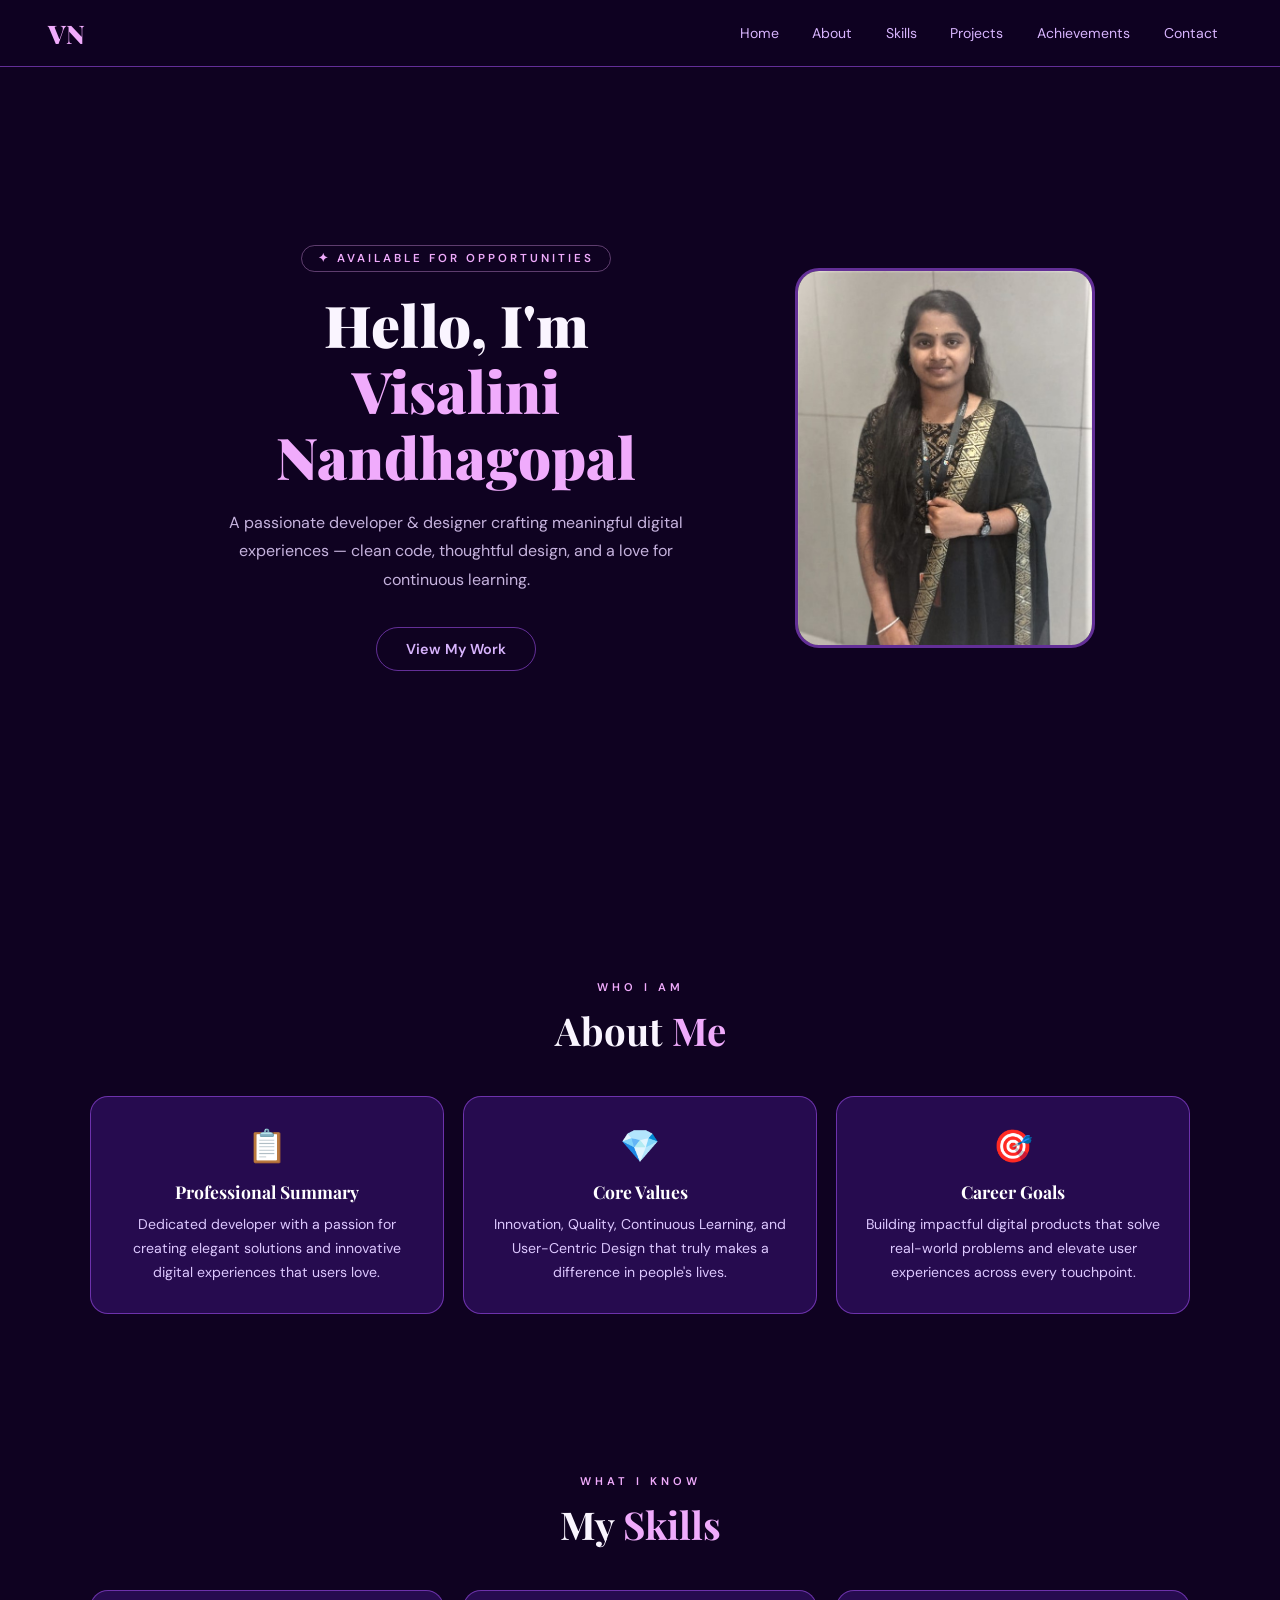
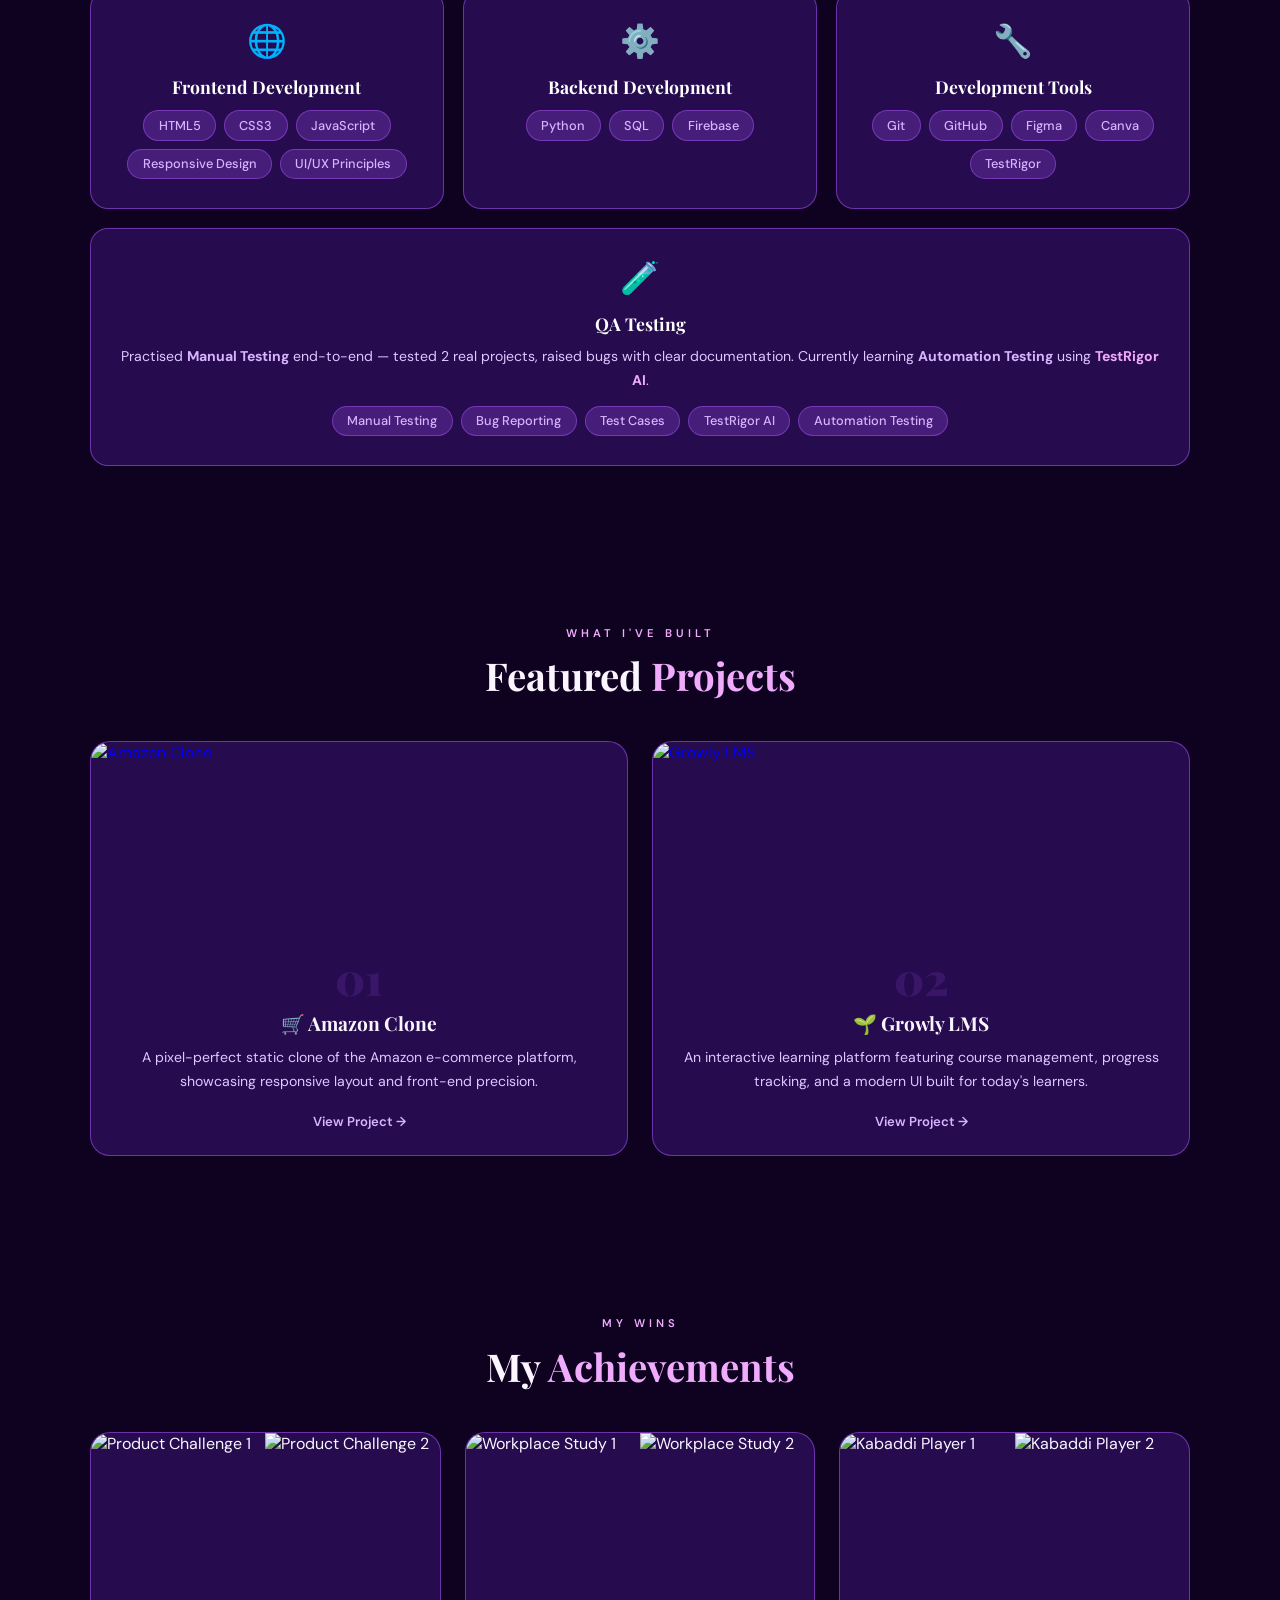
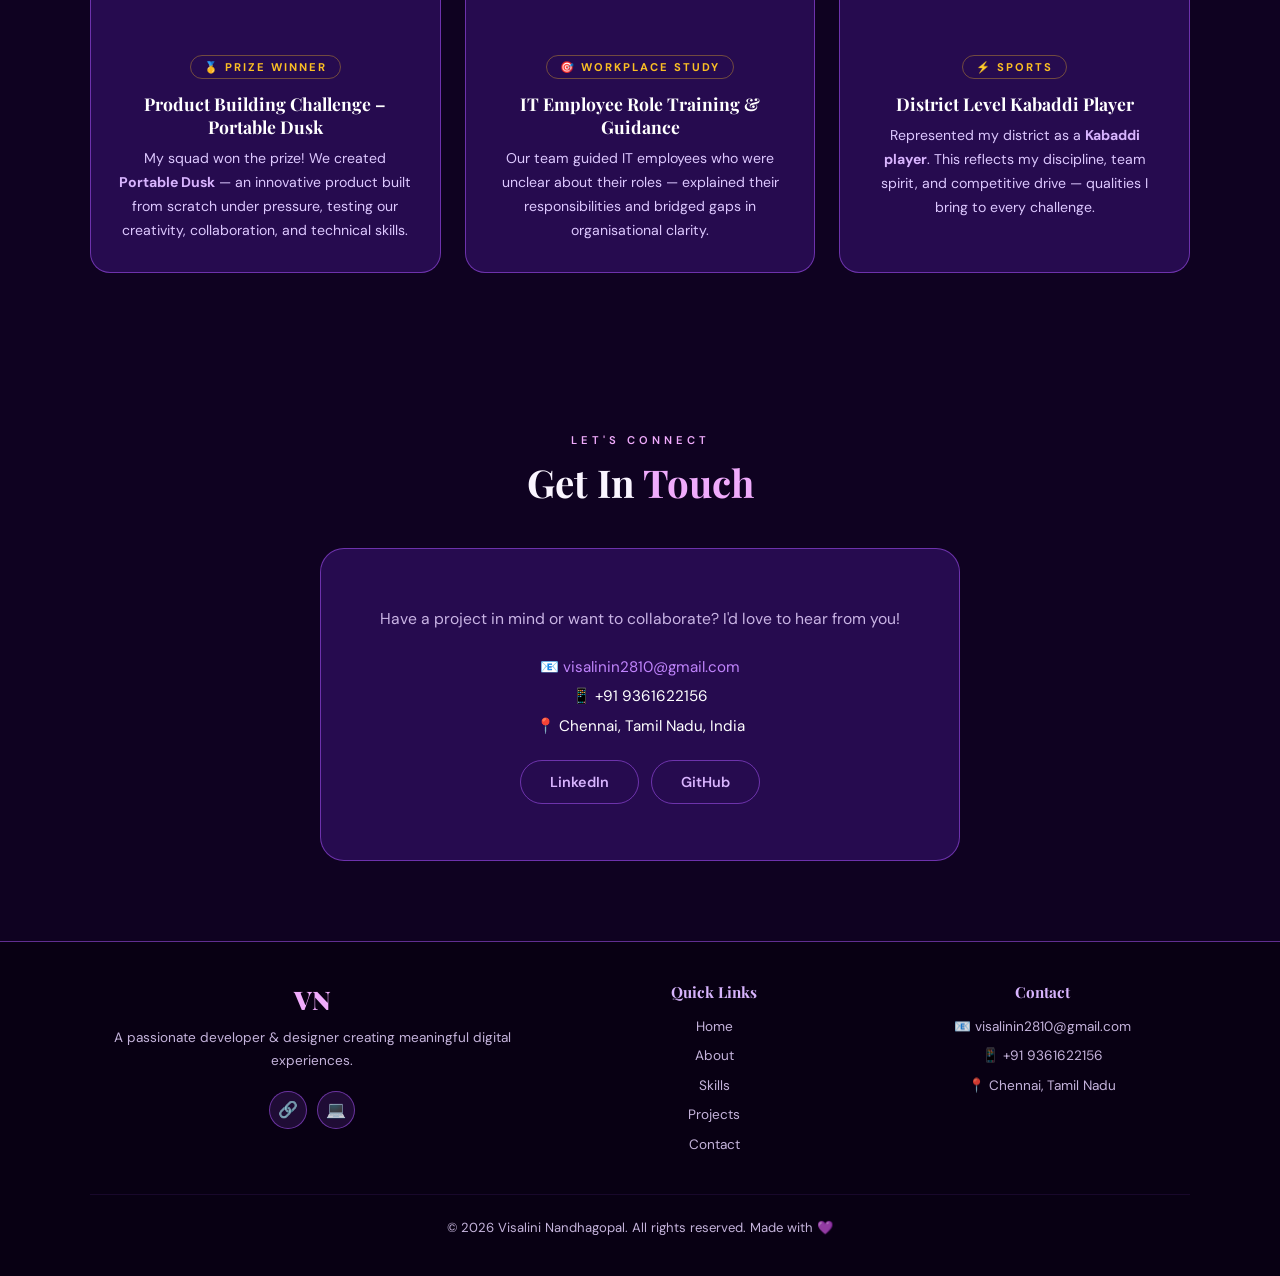
==== commit 4e8dacda: "Resolve merge conflicts" ====
--- a/index.html
+++ b/index.html
@@ -1,539 +1,834 @@
 <!DOCTYPE html>
 <html lang="en">
+
 <head>
-  <meta charset="UTF-8" />
-  <meta name="viewport" content="width=device-width, initial-scale=1.0"/>
-  <title>Visalini Nandhagopal – Portfolio</title>
-  <link href="https://fonts.googleapis.com/css2?family=Playfair+Display:wght@400;700;900&family=DM+Sans:wght@300;400;500;600&display=swap" rel="stylesheet"/>
-  <style>
-    *, *::before, *::after { box-sizing: border-box; margin: 0; padding: 0; }
-
-    :root {
-      --bg:     #0f0221;
-      --bg2:    #1a0533;
-      --v1:     #7c3aed;
-      --v2:     #c026d3;
-      --vb:     #a855f7;
-      --vl:     #d8b4fe;
-      --pk:     #f0abfc;
-      --gold:   #fbbf24;
-      --white:  #faf5ff;
-      --muted:  rgba(230,210,255,0.90);
-      --border: rgba(168,85,247,0.55);
-    }
-
-    html { scroll-behavior: smooth; }
-
-    body {
-      font-family: 'DM Sans', sans-serif;
-      background: var(--bg);
-      color: var(--white);
-      overflow-x: hidden;
-    }
-
-    /* ── ambient orbs ── */
-    body::before {
-      content: '';
-      position: fixed; inset: 0; z-index: 0; pointer-events: none;
-      background:
-        radial-gradient(ellipse 600px 600px at -10% -10%, rgba(124,58,237,.25), transparent 70%),
-        radial-gradient(ellipse 500px 500px at 110% 50%,  rgba(192,38,211,.22), transparent 70%),
-        radial-gradient(ellipse 400px 400px at 45% 110%,  rgba(79,70,229,.18),  transparent 70%);
-    }
-
-    /* ── nav ── */
-    nav {
-      position: fixed; top: 0; left: 0; right: 0; z-index: 100;
-      display: flex; justify-content: space-between; align-items: center;
-      padding: 1.1rem 4rem;
-      background: rgba(15,2,33,.7); backdrop-filter: blur(22px);
-      border-bottom: 1px solid var(--border);
-    }
-    .logo {
-      font-family: 'Playfair Display', serif; font-size: 1.65rem; font-weight: 900;
-      background: linear-gradient(135deg, var(--vb), var(--pk));
-      -webkit-background-clip: text; -webkit-text-fill-color: transparent; background-clip: text;
-    }
-    .nav-links { display: flex; gap: .4rem; list-style: none; align-items: center; }
-    .nav-links a {
-      color: var(--vl); text-decoration: none; font-size: .88rem; font-weight: 500;
-      padding: .42rem .95rem; border-radius: 50px; letter-spacing: .4px;
-      transition: background .3s, color .3s;
-    }
-    .nav-links a:hover { color: #fff; background: rgba(168,85,247,.18); }
-    .nav-links .cta {
-      background: linear-gradient(135deg, var(--v1), var(--v2));
-      color: #fff !important; font-weight: 600;
-      box-shadow: 0 4px 20px rgba(168,85,247,.4);
-    }
-    .nav-links .cta:hover { box-shadow: 0 6px 30px rgba(168,85,247,.65); }
-
-    /* ── sections ── */
-    section { padding: 6rem 4rem; position: relative; z-index: 1; }
-    .inner { max-width: 1200px; margin: 0 auto; }
-
-    .sec-label {
-      display: block; font-size: .73rem; font-weight: 600; letter-spacing: 4px;
-      text-transform: uppercase; color: var(--pk); margin-bottom: .75rem;
-    }
-    .sec-title {
-      font-family: 'Playfair Display', serif;
-      font-size: clamp(1.9rem, 3.5vw, 2.8rem); font-weight: 700; margin-bottom: 2.8rem;
-    }
-    .sec-title span {
-      background: linear-gradient(135deg, var(--vb), var(--pk));
-      -webkit-background-clip: text; -webkit-text-fill-color: transparent; background-clip: text;
-    }
-
-    /* ── HERO ── */
-    header {
-      min-height: 100vh; display: flex; align-items: center;
-      padding: 8rem 4rem 4rem; position: relative; z-index: 1;
-    }
-    .hero-grid {
-      max-width: 1200px; margin: 0 auto; width: 100%;
-      display: grid; grid-template-columns: 1.1fr .9fr; gap: 4rem; align-items: center;
-    }
-    .hero-tag {
-      display: inline-block; font-size: .75rem; font-weight: 600;
-      letter-spacing: 3px; text-transform: uppercase; color: var(--pk);
-      border: 1px solid rgba(240,171,252,.3); padding: .35rem 1rem;
-      border-radius: 50px; margin-bottom: 1.4rem;
-    }
-    .hero-title {
-      font-family: 'Playfair Display', serif;
-      font-size: clamp(2.4rem, 5vw, 3.8rem); font-weight: 900; line-height: 1.1;
-      margin-bottom: 1.4rem;
-    }
-    .hero-title .name {
-      display: block;
-      background: linear-gradient(135deg, var(--vb) 0%, var(--pk) 60%, var(--gold) 100%);
-      -webkit-background-clip: text; -webkit-text-fill-color: transparent; background-clip: text;
-    }
-    .hero-sub {
-      font-size: 1.02rem; color: var(--muted); line-height: 1.8; max-width: 480px;
-      margin-bottom: 2.4rem;
-    }
-    .hero-btns { display: flex; gap: .9rem; flex-wrap: wrap; }
-
-    /* buttons */
-    .btn {
-      padding: .82rem 1.9rem; border-radius: 50px; font-family: 'DM Sans', sans-serif;
-      font-size: .93rem; font-weight: 600; text-decoration: none;
-      transition: transform .3s, box-shadow .3s; display: inline-block;
-    }
-    .btn-primary {
-      background: linear-gradient(135deg, var(--v1), var(--v2));
-      color: #fff; box-shadow: 0 6px 28px rgba(124,58,237,.5);
-    }
-    .btn-primary:hover { transform: translateY(-3px); box-shadow: 0 12px 38px rgba(124,58,237,.68); }
-    .btn-ghost {
-      background: transparent; color: var(--vl);
-      border: 1px solid rgba(168,85,247,.4);
-    }
-    .btn-ghost:hover { background: rgba(168,85,247,.12); color: #fff; transform: translateY(-3px); border-color: var(--vb); }
-
-    /* photo */
-    .hero-photo-wrap {
-      display: flex; justify-content: center; position: relative;
-    }
-    .hero-photo-wrap img {
-      width: 100%; max-width: 480px;
-      border-radius: 27px; position: relative; z-index: 1;
-      object-fit: cover; object-position: top;
-      border: 3px solid var(--bg);
-      display: block; aspect-ratio: 3/4;
-    }
-
-    /* ── cards ── */
-    .grid-3 {
-      display: grid; grid-template-columns: repeat(auto-fit, minmax(275px, 1fr)); gap: 1.4rem;
-    }
-    .skills-grid {
-      display: grid;
-      grid-template-columns: repeat(3, 1fr);
-      grid-template-rows: auto auto;
-      gap: 1.4rem;
-    }
-    .skills-grid .card:nth-child(4) {
-      grid-column: 1 / -1;
-    }
-   
-    .card {
-      background: rgba(109,40,217,.28); border: 1px solid rgba(168,85,247,.6);
-      border-radius: 20px; padding: 2rem; transition: transform .4s, border-color .4s, box-shadow .4s;
-    }
-    .card:hover {
-      transform: translateY(-8px); border-color: rgba(168,85,247,.9);
-      box-shadow: 0 20px 48px rgba(109,40,217,.5);
-    }
-    .card-icon { font-size: 2rem; margin-bottom: 1rem; display: block; }
-    .card h3 {
-      font-family: 'Playfair Display', serif; font-size: 1.15rem; font-weight: 700;
-      margin-bottom: .7rem; color: #fff;
-    }
-    .card p { font-size: .9rem; color: #e2c8ff; line-height: 1.7; }
-
-    /* pills */
-    .pills { display: flex; flex-wrap: wrap; gap: .55rem; margin-top: 1rem; }
-    .pill {
-      padding: .42rem 1rem; border-radius: 50px; font-size: .82rem; font-weight: 500;
-      background: rgba(168,85,247,.30); border: 1px solid rgba(168,85,247,.55);
-      color: var(--vl); transition: background .3s, color .3s, transform .3s;
-    }
-    .pill:hover { background: rgba(168,85,247,.24); color: #fff; transform: translateY(-2px); }
-
-    /* ── projects ── */
-    .projects-grid {
-      display: grid; grid-template-columns: repeat(auto-fit, minmax(330px, 1fr)); gap: 2rem;
-    }
-    .project-card {
-      background: rgba(109,40,217,.30); border: 1px solid rgba(168,85,247,.65);
-      border-radius: 24px; padding: 2.4rem;
-      transition: transform .4s, border-color .4s, box-shadow .4s;
-      text-decoration: none; display: block; position: relative; overflow: hidden;
-    }
-    .project-card::after {
-      content: ''; position: absolute; bottom: 0; left: 0; right: 0; height: 3px;
-      background: linear-gradient(90deg, var(--v1), var(--v2), var(--gold));
-      transform: scaleX(0); transform-origin: left; transition: transform .4s;
-    }
-    .project-card:hover {
-      transform: translateY(-10px); border-color: rgba(168,85,247,.5);
-      box-shadow: 0 25px 58px rgba(109,40,217,.32);
-    }
-    .project-card:hover::after { transform: scaleX(1); }
-    .project-num {
-      font-family: 'Playfair Display', serif; font-size: 3.2rem; font-weight: 900;
-      color: rgba(168,85,247,.14); line-height: 1; margin-bottom: .9rem;
-    }
-    .project-card h3 {
-      font-family: 'Playfair Display', serif; font-size: 1.35rem; font-weight: 700;
-      color: var(--white); margin-bottom: .75rem;
-    }
-    .project-card p { font-size: .9rem; color: #e2c8ff; line-height: 1.7; margin-bottom: 1.4rem; }
-    .project-link {
-      display: inline-flex; align-items: center; gap: .4rem; font-size: .83rem;
-      font-weight: 600; color: var(--vb); transition: gap .3s;
-    }
-    .project-card:hover .project-link { gap: .8rem; }
-
-    /* ── achievements ── */
-    #achievements {}
-    .achieve-grid {
-      display: grid; grid-template-columns: repeat(auto-fit, minmax(300px, 1fr)); gap: 1.6rem;
-    }
-    .achieve-card {
-      background: rgba(109,40,217,.30); border: 1px solid rgba(168,85,247,.65);
-      border-radius: 22px; padding: 2rem; position: relative; overflow: hidden;
-      transition: transform .4s, border-color .4s, box-shadow .4s;
-    }
-    .achieve-card::before {
-      content: ''; position: absolute; top: 0; left: 0; right: 0; height: 3px;
-      background: linear-gradient(90deg, var(--gold), var(--pk), var(--vb));
-    }}
-    .achieve-card:hover {
-      transform: translateY(-8px); border-color: rgba(250,191,36,.45);
-      box-shadow: 0 20px 48px rgba(250,191,36,.15);
-    }
-    .achieve-badge {
-      display: inline-flex; align-items: center; gap: .45rem;
-      font-size: .72rem; font-weight: 700; letter-spacing: 2.5px;
-      text-transform: uppercase; color: var(--gold);
-      border: 1px solid rgba(251,191,36,.35); padding: .3rem .85rem;
-      border-radius: 50px; margin-bottom: 1rem;
-    }
-    .achieve-card h3 {
-      font-family: 'Playfair Display', serif; font-size: 1.2rem; font-weight: 700;
-      color: #fff; margin-bottom: .7rem;
-    }
-    .achieve-card p { font-size: .9rem; color: #e2c8ff; line-height: 1.72; }
-    .achieve-icon { font-size: 2.4rem; margin-bottom: .9rem; display: block; }
-    .achieve-images img {
-      max-width: 320px; height: auto; border-radius: 12px; margin-top: .9rem;
-      display: inline-block; margin-right: .9rem; border: 2px solid rgba(168,85,247,.12);
-    }
-
-    /* ── contact ── */
-    #contact { text-align: center; }
-    .contact-box {
-      background: rgba(109,40,217,.30); border: 1px solid rgba(168,85,247,.65);
-      border-radius: 30px; padding: 4rem 3rem; max-width: 700px; margin: 0 auto;
-    }
-    .contact-box p { font-size: 1rem; color: var(--muted); line-height: 1.75; }
-    .contact-info { display: flex; flex-direction: column; gap: .75rem; margin: 1.8rem 0; }
-    .contact-item {
-      font-size: .98rem; color: #fff;
-      display: flex; align-items: center; justify-content: center; gap: .55rem;
-    }
-    .contact-item a { color: #c084fc; text-decoration: none; transition: color .3s; }
-    .contact-item a:hover { color: var(--pk); }
-    .contact-btns {
-      display: flex; gap: .9rem; justify-content: center; flex-wrap: wrap; margin-top: 1.8rem;
-    }
-
-    /* ── footer ── */
-    footer {
-      background: rgba(8,1,18,.8); border-top: 1px solid var(--border);
-      padding: 3rem 4rem; position: relative; z-index: 1;
-    }
-    .footer-inner {
-      max-width: 1200px; margin: 0 auto;
-      display: grid; grid-template-columns: 1.5fr 1fr 1fr; gap: 3rem; margin-bottom: 2.4rem;
-    }
-    .footer-brand p { font-size: .88rem; color: var(--muted); line-height: 1.7; margin: .9rem 0; }
-    .social-row { display: flex; gap: .75rem; }
-    .social-row a {
-      width: 40px; height: 40px; border-radius: 50%;
-      background: rgba(168,85,247,.14); border: 1px solid rgba(168,85,247,.28);
-      display: flex; align-items: center; justify-content: center; font-size: 1rem;
-      text-decoration: none; transition: background .3s, transform .3s;
-    }
-    .social-row a:hover {
-      background: linear-gradient(135deg, var(--v1), var(--v2));
-      border-color: transparent; transform: translateY(-4px);
-    }
-    .footer-col h4 {
-      font-family: 'Playfair Display', serif; font-size: 1rem; font-weight: 700;
-      color: var(--vl); margin-bottom: 1rem;
-    }
-    .footer-col a, .footer-col p {
-      display: block; font-size: .86rem; color: var(--muted);
-      text-decoration: none; margin: .45rem 0; transition: color .3s, transform .3s;
-    }
-    .footer-col a:hover { color: var(--vb); transform: translateX(4px); }
-    .footer-bottom {
-      text-align: center; padding-top: 2rem;
-      border-top: 1px solid rgba(168,85,247,.1);
-      font-size: .83rem; color: var(--muted);
-    }
-
-  </style>
+    <meta charset="UTF-8" />
+    <meta name="viewport" content="width=device-width, initial-scale=1.0" />
+    <title>Visalini Nandhagopal – Portfolio</title>
+    <link
+        href="https://fonts.googleapis.com/css2?family=Playfair+Display:wght@700;900&family=DM+Sans:wght@400;500;600&display=swap"
+        rel="stylesheet" />
+    <style>
+        * {
+            box-sizing: border-box;
+            margin: 0;
+            padding: 0;
+        }
+
+        :root {
+            --purple: #7c3aed;
+            --pink: #c026d3;
+            --light: #d8b4fe;
+            --pale: #f0abfc;
+            --gold: #fbbf24;
+            --white: #faf5ff;
+            --dim: rgba(230, 210, 255, 0.85);
+            --card: rgba(109, 40, 217, 0.25);
+            --border: rgba(168, 85, 247, 0.55);
+            --dark: #0f0221;
+        }
+
+        html {
+            scroll-behavior: smooth;
+        }
+
+        body {
+            font-family: 'DM Sans', sans-serif;
+            background: var(--dark);
+            color: var(--white);
+        }
+
+        nav {
+            position: fixed;
+            top: 0;
+            left: 0;
+            right: 0;
+            z-index: 99;
+            display: flex;
+            justify-content: space-between;
+            align-items: center;
+            padding: 1rem 3rem;
+            background: rgba(15, 2, 33, 0.85);
+            border-bottom: 1px solid var(--border);
+        }
+
+        .logo {
+            font-family: 'Playfair Display', serif;
+            font-size: 1.6rem;
+            font-weight: 900;
+            color: var(--pale);
+        }
+
+        .nav-links {
+            list-style: none;
+            display: flex;
+            gap: 0.3rem;
+        }
+
+        .nav-links a {
+            color: var(--light);
+            text-decoration: none;
+            font-size: 0.88rem;
+            padding: 0.4rem 0.9rem;
+            border-radius: 50px;
+        }
+
+        .nav-links a:hover {
+            background: rgba(168, 85, 247, 0.2);
+            color: #fff;
+        }
+
+        .nav-links .hire {
+            background: var(--purple);
+            color: #fff;
+            border-radius: 50px;
+        }
+
+        section {
+            padding: 5rem 3rem;
+        }
+
+        .wrap {
+            max-width: 1100px;
+            margin: 0 auto;
+        }
+
+        .tag {
+            display: block;
+            font-size: 0.7rem;
+            font-weight: 600;
+            letter-spacing: 4px;
+            text-transform: uppercase;
+            color: var(--pale);
+            margin-bottom: 0.6rem;
+            text-align: center;
+        }
+
+        .heading {
+            font-family: 'Playfair Display', serif;
+            font-size: clamp(1.8rem, 3vw, 2.6rem);
+            font-weight: 700;
+            text-align: center;
+            margin-bottom: 2.5rem;
+        }
+
+        .heading span {
+            color: var(--pale);
+        }
+
+        .btn {
+            display: inline-block;
+            padding: 0.75rem 1.8rem;
+            border-radius: 50px;
+            font-size: 0.9rem;
+            font-weight: 600;
+            text-decoration: none;
+            border: none;
+            cursor: pointer;
+        }
+
+        .btn-fill {
+            background: var(--purple);
+            color: #fff;
+        }
+
+        .btn-outline {
+            background: transparent;
+            color: var(--light);
+            border: 1px solid var(--border);
+        }
+
+        .btn-fill:hover {
+            background: var(--pink);
+        }
+
+        .btn-outline:hover {
+            background: rgba(168, 85, 247, 0.15);
+            color: #fff;
+        }
+
+        #home {
+            min-height: 100vh;
+            display: flex;
+            align-items: center;
+            padding-top: 6rem;
+        }
+
+        .hero-row {
+            display: flex;
+            align-items: center;
+            gap: 3rem;
+            flex-wrap: wrap;
+            justify-content: center;
+        }
+
+        .hero-text {
+            flex: 1;
+            min-width: 280px;
+            text-align: center;
+        }
+
+        .hero-badge {
+            display: inline-block;
+            font-size: 0.72rem;
+            font-weight: 600;
+            letter-spacing: 3px;
+            text-transform: uppercase;
+            color: var(--pale);
+            border: 1px solid rgba(240, 171, 252, 0.35);
+            padding: 0.3rem 1rem;
+            border-radius: 50px;
+            margin-bottom: 1.2rem;
+        }
+
+        .hero-title {
+            font-family: 'Playfair Display', serif;
+            font-size: clamp(2.2rem, 5vw, 3.6rem);
+            font-weight: 900;
+            line-height: 1.15;
+            margin-bottom: 1.2rem;
+        }
+
+        .hero-title .name {
+            color: var(--pale);
+            display: block;
+        }
+
+        .hero-desc {
+            font-size: 1rem;
+            color: var(--dim);
+            line-height: 1.8;
+            max-width: 460px;
+            margin: 0 auto 2rem;
+        }
+
+        .hero-btns {
+            display: flex;
+            gap: 0.8rem;
+            justify-content: center;
+            flex-wrap: wrap;
+        }
+
+        .hero-photo {
+            flex: 0 0 320px;
+            display: flex;
+            justify-content: center;
+        }
+
+        .hero-photo img {
+            width: 300px;
+            height: 380px;
+            object-fit: cover;
+            object-position: top;
+            border-radius: 24px;
+            border: 3px solid var(--border);
+            display: block;
+        }
+
+        .grid3 {
+            display: grid;
+            grid-template-columns: repeat(auto-fit, minmax(260px, 1fr));
+            gap: 1.2rem;
+        }
+
+        .card {
+            background: var(--card);
+            border: 1px solid var(--border);
+            border-radius: 18px;
+            padding: 1.8rem;
+            text-align: center;
+        }
+
+        .card-icon {
+            font-size: 2rem;
+            margin-bottom: 0.8rem;
+            display: block;
+        }
+
+        .card h3 {
+            font-family: 'Playfair Display', serif;
+            font-size: 1.1rem;
+            font-weight: 700;
+            color: #fff;
+            margin-bottom: 0.6rem;
+        }
+
+        .card p {
+            font-size: 0.88rem;
+            color: #ddc8ff;
+            line-height: 1.7;
+        }
+
+        .skills-grid {
+            display: grid;
+            grid-template-columns: repeat(3, 1fr);
+            gap: 1.2rem;
+        }
+
+        .skills-grid .card:last-child {
+            grid-column: 1 / -1;
+        }
+
+        .pills {
+            display: flex;
+            flex-wrap: wrap;
+            gap: 0.5rem;
+            margin-top: 0.8rem;
+            justify-content: center;
+        }
+
+        .pill {
+            padding: 0.35rem 0.9rem;
+            border-radius: 50px;
+            font-size: 0.8rem;
+            font-weight: 500;
+            background: rgba(168, 85, 247, 0.25);
+            border: 1px solid rgba(168, 85, 247, 0.5);
+            color: var(--light);
+        }
+
+        .projects-grid {
+            display: grid;
+            grid-template-columns: repeat(auto-fit, minmax(300px, 1fr));
+            gap: 1.5rem;
+        }
+
+        .project-card {
+            background: var(--card);
+            border: 1px solid var(--border);
+            border-radius: 20px;
+            overflow: hidden;
+            text-decoration: none;
+            display: block;
+        }
+
+        .project-card img {
+            width: 100%;
+            height: 190px;
+            object-fit: cover;
+            display: block;
+        }
+
+        .project-body {
+            padding: 1.5rem;
+            text-align: center;
+        }
+
+        .project-num {
+            font-family: 'Playfair Display', serif;
+            font-size: 2.8rem;
+            font-weight: 900;
+            color: rgba(168, 85, 247, 0.15);
+            line-height: 1;
+            margin-bottom: 0.6rem;
+        }
+
+        .project-card h3 {
+            font-family: 'Playfair Display', serif;
+            font-size: 1.2rem;
+            font-weight: 700;
+            color: var(--white);
+            margin-bottom: 0.6rem;
+        }
+
+        .project-card p {
+            font-size: 0.88rem;
+            color: #ddc8ff;
+            line-height: 1.7;
+            margin-bottom: 1rem;
+        }
+
+        .view-link {
+            font-size: 0.82rem;
+            font-weight: 600;
+            color: var(--light);
+        }
+
+        .achieve-grid {
+            display: flex;
+            flex-wrap: wrap;
+            gap: 1.5rem;
+            justify-content: center;
+        }
+
+        .achieve-card {
+            flex: 1 1 300px;
+            max-width: 400px;
+            background: var(--card);
+            border: 1px solid var(--border);
+            border-radius: 20px;
+            overflow: hidden;
+            display: flex;
+            flex-direction: column;
+        }
+
+        .ach-img-row {
+            display: flex;
+            width: 100%;
+            height: 200px;
+        }
+
+        .ach-img-row img {
+            width: 50%;
+            height: 100%;
+            object-fit: cover;
+            display: block;
+        }
+
+        .ach-img-single {
+            width: 100%;
+            height: 220px;
+            object-fit: cover;
+            object-position: center;
+            display: block;
+        }
+
+        .achieve-body {
+            padding: 1.4rem 1.6rem 1.8rem;
+            display: flex;
+            flex-direction: column;
+            align-items: center;
+            text-align: center;
+        }
+
+        .badge {
+            display: inline-block;
+            font-size: 0.7rem;
+            font-weight: 700;
+            letter-spacing: 2px;
+            text-transform: uppercase;
+            color: var(--gold);
+            border: 1px solid rgba(251, 191, 36, 0.35);
+            padding: 0.25rem 0.8rem;
+            border-radius: 50px;
+            margin-bottom: 0.8rem;
+        }
+
+        .achieve-card h3 {
+            font-family: 'Playfair Display', serif;
+            font-size: 1.1rem;
+            font-weight: 700;
+            color: #fff;
+            margin-bottom: 0.6rem;
+        }
+
+        .achieve-card p {
+            font-size: 0.88rem;
+            color: #ddc8ff;
+            line-height: 1.7;
+        }
+
+        #contact {
+            text-align: center;
+        }
+
+        .contact-box {
+            background: var(--card);
+            border: 1px solid var(--border);
+            border-radius: 24px;
+            padding: 3.5rem 2.5rem;
+            max-width: 640px;
+            margin: 0 auto;
+        }
+
+        .contact-box p {
+            font-size: 0.98rem;
+            color: var(--dim);
+            line-height: 1.75;
+        }
+
+        .contact-list {
+            list-style: none;
+            margin: 1.5rem 0;
+        }
+
+        .contact-list li {
+            font-size: 0.95rem;
+            color: #fff;
+            margin: 0.6rem 0;
+        }
+
+        .contact-list a {
+            color: #c084fc;
+            text-decoration: none;
+        }
+
+        .contact-btns {
+            display: flex;
+            gap: 0.8rem;
+            justify-content: center;
+            flex-wrap: wrap;
+            margin-top: 1.5rem;
+        }
+
+        footer {
+            background: rgba(8, 1, 18, 0.9);
+            border-top: 1px solid var(--border);
+            padding: 2.5rem 3rem;
+        }
+
+        .footer-row {
+            max-width: 1100px;
+            margin: 0 auto 2rem;
+            display: grid;
+            grid-template-columns: 1.5fr 1fr 1fr;
+            gap: 2rem;
+        }
+
+        .footer-col {
+            text-align: center;
+        }
+
+        .footer-col .logo {
+            display: block;
+            margin-bottom: 0.6rem;
+        }
+
+        .footer-col p,
+        .footer-col a {
+            font-size: 0.85rem;
+            color: var(--dim);
+            text-decoration: none;
+            display: block;
+            margin: 0.4rem 0;
+            line-height: 1.7;
+        }
+
+        .footer-col a:hover {
+            color: var(--light);
+        }
+
+        .footer-col h4 {
+            font-family: 'Playfair Display', serif;
+            font-size: 0.95rem;
+            font-weight: 700;
+            color: var(--light);
+            margin-bottom: 0.8rem;
+        }
+
+        .social-links {
+            display: flex;
+            gap: 0.6rem;
+            justify-content: center;
+            margin-top: 0.8rem;
+        }
+
+        .social-links a {
+            width: 38px;
+            height: 38px;
+            border-radius: 50%;
+            background: rgba(168, 85, 247, 0.15);
+            border: 1px solid var(--border);
+            display: flex;
+            align-items: center;
+            justify-content: center;
+            font-size: 1rem;
+            text-decoration: none;
+        }
+
+        .social-links a:hover {
+            background: var(--purple);
+        }
+
+        .footer-bottom {
+            text-align: center;
+            font-size: 0.82rem;
+            color: var(--dim);
+            padding-top: 1.5rem;
+            border-top: 1px solid rgba(168, 85, 247, 0.1);
+            max-width: 1100px;
+            margin: 0 auto;
+        }
+
+        @media (max-width: 768px) {
+            nav {
+                padding: 1rem 1.5rem;
+            }
+
+            .nav-links {
+                display: none;
+            }
+
+            section {
+                padding: 4rem 1.5rem;
+            }
+
+            .hero-photo {
+                flex: none;
+            }
+
+            .skills-grid {
+                grid-template-columns: 1fr;
+            }
+
+            .skills-grid .card:last-child {
+                grid-column: 1;
+            }
+
+            .footer-row {
+                grid-template-columns: 1fr;
+            }
+
+            .ach-img-row {
+                height: 150px;
+            }
+        }
+    </style>
 </head>
+
 <body>
 
-  <!-- NAV -->
-  <nav>
-    <div class="logo">VN</div>
-    <ul class="nav-links">
-      <li><a href="#home">Home</a></li>
-      <li><a href="#about">About</a></li>
-      <li><a href="#skills">Skills</a></li>
-      <li><a href="#projects">Projects</a></li>
-      <li><a href="#achievements">Achievements</a></li>
-      <li><a href="#contact">Contact</a></li>
-      <li><a href="#contact" class="cta">Hire Me</a></li>
-    </ul>
-  </nav>
-
-  <!-- HERO -->
-  <header id="home">
-    <div class="hero-grid">
-      <div>
-        <span class="hero-tag">✦ Available for opportunities</span>
-        <h1 class="hero-title">
-          Hello, I'm
-          <span class="name">Visalini<br>Nandhagopal</span>
-        </h1>
-        <p class="hero-sub">
-          A passionate developer &amp; designer crafting meaningful digital experiences — clean code, thoughtful design, and a love for continuous learning.
-        </p>
-        <div class="hero-btns">
-          <a href="#contact" class="btn btn-primary">Hire Me</a>
-          <a href="#projects" class="btn btn-ghost">View My Work</a>
+    <nav>
+        <div class="logo">VN</div>
+        <ul class="nav-links">
+            <li><a href="#home">Home</a></li>
+            <li><a href="#about">About</a></li>
+            <li><a href="#skills">Skills</a></li>
+            <li><a href="#projects">Projects</a></li>
+            <li><a href="#achievements">Achievements</a></li>
+            <li><a href="#contact">Contact</a></li>
+        </ul>
+    </nav>
+
+    <section id="home">
+        <div class="wrap">
+            <div class="hero-row">
+                <div class="hero-text">
+                    <span class="hero-badge">✦ Available for opportunities</span>
+                    <h1 class="hero-title">
+                        Hello, I'm
+                        <span class="name">Visalini Nandhagopal</span>
+                    </h1>
+                    <p class="hero-desc">
+                        A passionate developer &amp; designer crafting meaningful digital experiences —
+                        clean code, thoughtful design, and a love for continuous learning.
+                    </p>
+                    <div class="hero-btns">
+                        <a href="#projects" class="btn btn-outline">View My Work</a>
+                    </div>
+                </div>
+                <div class="hero-photo">
+                    <!-- CHANGE src to your profile photo file name -->
+                    <img src="./assets/portfolio_image.jpg" alt="Visalini Nandhagopal" />
+                </div>
+            </div>
         </div>
-      </div>
-      <div class="hero-photo-wrap">
-        <img src="[data-uri]" alt="Visalini Nandhagopal"/>
-      </div>
-    </div>
-  </header>
-
-  <!-- ABOUT -->
-  <section id="about">
-    <div class="inner">
-      <span class="sec-label">Who I Am</span>
-      <h2 class="sec-title">About <span>Me</span></h2>
-      <div class="grid-3">
-        <div class="card">
-          <span class="card-icon">📋</span>
-          <h3>Professional Summary</h3>
-          <p>Dedicated developer with a passion for creating elegant solutions and innovative digital experiences that users love.</p>
+    </section>
+
+    <section id="about">
+        <div class="wrap">
+            <span class="tag">Who I Am</span>
+            <h2 class="heading">About <span>Me</span></h2>
+            <div class="grid3">
+                <div class="card">
+                    <span class="card-icon">📋</span>
+                    <h3>Professional Summary</h3>
+                    <p>Dedicated developer with a passion for creating elegant solutions and innovative digital
+                        experiences that users love.</p>
+                </div>
+                <div class="card">
+                    <span class="card-icon">💎</span>
+                    <h3>Core Values</h3>
+                    <p>Innovation, Quality, Continuous Learning, and User-Centric Design that truly makes a difference
+                        in people's lives.</p>
+                </div>
+                <div class="card">
+                    <span class="card-icon">🎯</span>
+                    <h3>Career Goals</h3>
+                    <p>Building impactful digital products that solve real-world problems and elevate user experiences
+                        across every touchpoint.</p>
+                </div>
+            </div>
         </div>
-        <div class="card">
-          <span class="card-icon">💎</span>
-          <h3>Core Values</h3>
-          <p>Innovation, Quality, Continuous Learning, and User-Centric Design that truly makes a difference in people's lives.</p>
+    </section>
+
+    <section id="skills">
+        <div class="wrap">
+            <span class="tag">What I Know</span>
+            <h2 class="heading">My <span>Skills</span></h2>
+            <div class="skills-grid">
+                <div class="card">
+                    <span class="card-icon">🌐</span>
+                    <h3>Frontend Development</h3>
+                    <div class="pills">
+                        <span class="pill">HTML5</span>
+                        <span class="pill">CSS3</span>
+                        <span class="pill">JavaScript</span>
+                        <span class="pill">Responsive Design</span>
+                        <span class="pill">UI/UX Principles</span>
+                    </div>
+                </div>
+                <div class="card">
+                    <span class="card-icon">⚙️</span>
+                    <h3>Backend Development</h3>
+                    <div class="pills">
+                        <span class="pill">Python</span>
+                        <span class="pill">SQL</span>
+                        <span class="pill">Firebase</span>
+                    </div>
+                </div>
+                <div class="card">
+                    <span class="card-icon">🔧</span>
+                    <h3>Development Tools</h3>
+                    <div class="pills">
+                        <span class="pill">Git</span>
+                        <span class="pill">GitHub</span>
+                        <span class="pill">Figma</span>
+                        <span class="pill">Canva</span>
+                        <span class="pill">TestRigor</span>
+                    </div>
+                </div>
+                <div class="card">
+                    <span class="card-icon">🧪</span>
+                    <h3>QA Testing</h3>
+                    <p>Practised <strong style="color:var(--light)">Manual Testing</strong> end-to-end — tested 2 real
+                        projects, raised bugs with clear documentation. Currently learning <strong
+                            style="color:var(--light)">Automation Testing</strong> using <strong
+                            style="color:var(--pale)">TestRigor AI</strong>.</p>
+                    <div class="pills">
+                        <span class="pill">Manual Testing</span>
+                        <span class="pill">Bug Reporting</span>
+                        <span class="pill">Test Cases</span>
+                        <span class="pill">TestRigor AI</span>
+                        <span class="pill">Automation Testing</span>
+                    </div>
+                </div>
+            </div>
         </div>
-        <div class="card">
-          <span class="card-icon">🎯</span>
-          <h3>Career Goals</h3>
-          <p>Building impactful digital products that solve real-world problems and elevate user experiences across every touchpoint.</p>
+    </section>
+
+    <section id="projects">
+        <div class="wrap">
+            <span class="tag">What I've Built</span>
+            <h2 class="heading">Featured <span>Projects</span></h2>
+            <div class="projects-grid">
+                <a class="project-card" href="https://visalinin2810-cmyk.github.io/Amazon-static-page/" target="_blank">
+                    <img src="./assets/Screenshot 2026-03-16 100255.png" alt="Amazon Clone" />
+                    <div class="project-body">
+                        <div class="project-num">01</div>
+                        <h3>🛒 Amazon Clone</h3>
+                        <p>A pixel-perfect static clone of the Amazon e-commerce platform, showcasing responsive layout
+                            and front-end precision.</p>
+                        <span class="view-link">View Project →</span>
+                    </div>
+                </a>
+                <a class="project-card" href="https://visalinin2810-cmyk.github.io/Learning-Protal/" target="_blank">
+                    <img src="./assets/Screenshot 2026-03-16 100328.png" alt="Growly LMS" />
+                    <div class="project-body">
+                        <div class="project-num">02</div>
+                        <h3>🌱 Growly LMS</h3>
+                        <p>An interactive learning platform featuring course management, progress tracking, and a modern
+                            UI built for today's learners.</p>
+                        <span class="view-link">View Project →</span>
+                    </div>
+                </a>
+            </div>
         </div>
-      </div>
-    </div>
-  </section>
-
-  <!-- SKILLS -->
-  <section id="skills">
-    <div class="inner">
-      <span class="sec-label">What I Know</span>
-      <h2 class="sec-title">My <span>Skills</span></h2>
-      <div class="skills-grid">
-        <div class="card">
-          <span class="card-icon">🌐</span>
-          <h3>Frontend Development</h3>
-          <div class="pills">
-            <span class="pill">HTML5</span>
-            <span class="pill">CSS3</span>
-            <span class="pill">JavaScript</span>
-            <span class="pill">Responsive Design</span>
-            <span class="pill">UI/UX Principles</span>
-          </div>
+    </section>
+
+    <section id="achievements">
+        <div class="wrap">
+            <span class="tag">My Wins</span>
+            <h2 class="heading">My <span>Achievements</span></h2>
+            <div class="achieve-grid">
+
+                <div class="achieve-card">
+                    <div class="ach-img-row">
+                        <!-- CHANGE src to your Product Challenge photos -->
+                        <img src="./assets/PXL_20250828_042558565.PORTRAIT.jpg" alt="Product Challenge 1" />
+                        <img src="./assets/PXL_20250828_075420757.RAW-01.COVER.jpg" alt="Product Challenge 2" />
+                    </div>
+                    <div class="achieve-body">
+                        <span class="badge">🥇 Prize Winner</span>
+                        <h3>Product Building Challenge – Portable Dusk</h3>
+                        <p>My squad won the prize! We created <strong style="color:var(--light)">Portable Dusk</strong>
+                            — an innovative product built from scratch under pressure, testing our creativity,
+                            collaboration, and technical skills.</p>
+                    </div>
+                </div>
+
+                <div class="achieve-card">
+                    <div class="ach-img-row">
+                        <!-- CHANGE src to your Workplace Study photos -->
+                        <img src="./assets/WhatsApp Image 2025-12-09 at 9.38.42 PM (1).jpeg" alt="Workplace Study 1" />
+                        <img src="./assets/WhatsApp Image 2025-12-09 at 9.38.42 PM.jpeg" alt="Workplace Study 2" />
+                    </div>
+                    <div class="achieve-body">
+                        <span class="badge">🎯 Workplace Study</span>
+                        <h3>IT Employee Role Training &amp; Guidance</h3>
+                        <p>Our team guided IT employees who were unclear about their roles — explained their
+                            responsibilities and bridged gaps in organisational clarity.</p>
+                    </div>
+                </div>
+
+                <div class="achieve-card">
+                    <div class="ach-img-row">
+                        <!-- CHANGE src to your Kabaddi photo -->
+                        <img src="./assets/WhatsApp Image 2026-03-05 at 11.51.18 AM.jpeg" alt="Kabaddi Player 1" />
+                        <img src="./assets/WhatsApp Image 2026-03-05 at 11.51.48 AM.jpeg" alt="Kabaddi Player 2" />
+                    </div>
+
+                    <div class="achieve-body">
+                        <span class="badge">⚡ Sports</span>
+                        <h3>District Level Kabaddi Player</h3>
+                        <p>Represented my district as a <strong style="color:var(--light)">Kabaddi player</strong>. This
+                            reflects my discipline, team spirit, and competitive drive — qualities I bring to every
+                            challenge.</p>
+                    </div>
+                </div>
+
+            </div>
         </div>
-        <div class="card">
-          <span class="card-icon">⚙️</span>
-          <h3>Backend Development</h3>
-          <div class="pills">
-            <span class="pill">Python</span>
-            <span class="pill">SQL</span>
-            <span class="pill">Firebase</span>
-          </div>
+    </section>
+
+    <section id="contact">
+        <div class="wrap">
+            <span class="tag">Let's Connect</span>
+            <h2 class="heading">Get In <span>Touch</span></h2>
+            <div class="contact-box">
+                <p>Have a project in mind or want to collaborate? I'd love to hear from you!</p>
+                <ul class="contact-list">
+                    <li>📧 <a href="mailto:visalinin2810@gmail.com">visalinin2810@gmail.com</a></li>
+                    <li>📱 +91 9361622156</li>
+                    <li>📍 Chennai, Tamil Nadu, India</li>
+                </ul>
+                <div class="contact-btns">
+                    <a href="https://www.linkedin.com/in/visalini-nandhagopal-27872a397/" class="btn btn-outline"
+                        target="_blank">LinkedIn</a>
+                    <a href="https://github.com/visalinin2810-cmyk" class="btn btn-outline" target="_blank">GitHub</a>
+                </div>
+            </div>
         </div>
-        <div class="card">
-          <span class="card-icon">🔧</span>
-          <h3>Development Tools</h3>
-          <div class="pills">
-            <span class="pill">Git</span>
-            <span class="pill">GitHub</span>
-            <span class="pill">figma</span>
-            <span class="pill">canva</span>
-            <span class="pill">testrigor</span>
-          </div>
+    </section>
+
+    <footer>
+        <div class="footer-row">
+            <div class="footer-col">
+                <span class="logo">VN</span>
+                <p>A passionate developer &amp; designer creating meaningful digital experiences.</p>
+                <div class="social-links">
+                    <a href="https://www.linkedin.com/in/visalini-nandhagopal-27872a397/" target="_blank">🔗</a>
+                    <a href="https://github.com/visalinin2810-cmyk" target="_blank">💻</a>
+                </div>
+            </div>
+            <div class="footer-col">
+                <h4>Quick Links</h4>
+                <a href="#home">Home</a>
+                <a href="#about">About</a>
+                <a href="#skills">Skills</a>
+                <a href="#projects">Projects</a>
+                <a href="#contact">Contact</a>
+            </div>
+            <div class="footer-col">
+                <h4>Contact</h4>
+                <p>📧 visalinin2810@gmail.com</p>
+                <p>📱 +91 9361622156</p>
+                <p>📍 Chennai, Tamil Nadu</p>
+            </div>
         </div>
-        <div class="card">
-          <span class="card-icon">🧪</span>
-          <h3>QA Testing</h3>
-          <p style="font-size:.88rem;color:var(--muted);line-height:1.75;margin-bottom:1rem;">Practised <strong style="color:var(--vl)">Manual Testing</strong> end-to-end — tested 2 real projects, identified and raised bugs with clear documentation. Currently learning <strong style="color:var(--vl)">Automation Testing</strong> using <strong style="color:var(--pk)">TestRigor AI</strong>, an AI-powered codeless test automation tool.</p>
-          <div class="pills">
-            <span class="pill">Manual Testing</span>
-            <span class="pill">Bug Reporting</span>
-            <span class="pill">Test Cases</span>
-            <span class="pill">TestRigor AI</span>
-            <span class="pill">Automation Testing</span>
-          </div>
-        </div>
-      </div>
-    </div>
-  </section>
-
-  <!-- PROJECTS -->
-  <section id="projects">
-    <div class="inner">
-      <span class="sec-label">What I've Built</span>
-      <h2 class="sec-title">Featured <span>Projects</span></h2>
-      <div class="projects-grid">
-        <a class="project-card" href="https://visalinin2810-cmyk.github.io/Amazon-static-page/" target="_blank">
-          <div class="project-num">01</div>
-          <h3>🛒 Amazon Clone</h3>
-          <p>A pixel-perfect static clone of the Amazon e-commerce platform, showcasing responsive layout and front-end precision.</p>
-          <span class="project-link">View Project →</span>
-        </a>
-        <a class="project-card" href="https://visalinin2810-cmyk.github.io/Learning-Protal/" target="_blank">
-          <div class="project-num">02</div>
-          <h3>🌱 Growly LMS</h3>
-          <p>Growly is an interactive learning platform designed to make education engaging — featuring course management, progress tracking, and modern UI built for today's learners.</p>
-          <span class="project-link">View Project →</span>
-        </a>
-      </div>
-    </div>
-  </section>
-
-  <!-- ACHIEVEMENTS -->
-  <section id="achievements">
-    <div class="inner">
-      <span class="sec-label">My Wins</span>
-      <h2 class="sec-title">My <span>Achievements</span></h2>
-      <div class="achieve-grid">
-        <div class="achieve-card">
-          <span class="achieve-icon">🏆</span>
-          <span class="achieve-badge">🥇 Prize Winner</span>
-          <h3>Product Building Challenge – Portable Dusk</h3>
-          <p>My squad won the prize at the Product Building Challenge! We created <strong style="color:var(--vl)">Portable Dusk</strong> — an innovative product built from scratch under pressure. A proud team achievement that tested our creativity, collaboration, and technical skills.</p>
-          <div class="achieve-images">
-            <img src="../PXL_20250828_042558565.PORTRAIT.jpg" alt="Product building challenge 1">
-            <img src="../PXL_20250828_075420757.RAW-01.COVER.jpg" alt="Product building challenge 2">
-          </div>
-        </div>
-        <div class="achieve-card">
-          <span class="achieve-icon">💼</span>
-          <span class="achieve-badge">🎯 Workplace Study</span>
-          <h3>IT Employee Role Training & Guidance</h3>
-          <p>Participated in a workplace study program where our team identified IT employees who were unclear about their roles. We stepped in, guided them, explained their responsibilities, and helped them understand their positions — bridging gaps in organisational clarity.</p>
-          <div class="achieve-images">
-            <img src="../WhatsApp%20Image%202025-12-09%20at%209.38.42%20PM.jpeg" alt="Workplace study team 1">
-            <img src="../WhatsApp%20Image%202025-12-09%20at%209.38.42%20PM%20(1).jpeg" alt="Workplace study team 2">
-          </div>
-        </div>
-        <div class="achieve-card">
-          <span class="achieve-icon">🏅</span>
-          <span class="achieve-badge">⚡ Sports</span>
-          <h3>District Level Kabaddi Player</h3>
-          <p>Represented my district as a <strong style="color:var(--vl)">Kabaddi player</strong> at the district level. This achievement reflects my discipline, team spirit, physical endurance, and competitive drive — qualities I bring to every challenge in life and work.</p>
-        </div>
-      </div>
-    </div>
-  </section>
-
-  <!-- CONTACT -->
-  <section id="contact">
-    <div class="inner">
-      <span class="sec-label">Let's Connect</span>
-      <h2 class="sec-title" style="text-align:center;">Get In <span>Touch</span></h2>
-      <div class="contact-box">
-        <p>Have a project in mind or want to collaborate? I'd love to hear from you. Drop an email or connect via LinkedIn!</p>
-        <div class="contact-info">
-          <div class="contact-item">📧 <a href="mailto:visalinin2810@gmail.com">visalinin2810@gmail.com</a></div>
-          <div class="contact-item">📱 +91 9361622156</div>
-          <div class="contact-item">📍 Chennai, Tamil Nadu, India</div>
-        </div>
-        <div class="contact-btns">
-          <a href="mailto:visalinin2810@gmail.com" class="btn btn-primary">Send Email</a>
-          <a href="https://www.linkedin.com/in/visalini-nandhagopal-27872a397/" class="btn btn-ghost" target="_blank">LinkedIn</a>
-          <a href="https://github.com/visalinin2810-cmyk" class="btn btn-ghost" target="_blank">GitHub</a>
-        </div>
-      </div>
-    </div>
-  </section>
-
-  <!-- FOOTER -->
-  <footer>
-    <div class="footer-inner">
-      <div class="footer-brand">
-        <div class="logo">VN</div>
-        <p>A passionate developer &amp; designer creating meaningful digital experiences with clean, efficient code.</p>
-        <div class="social-row">
-          <a href="https://www.linkedin.com/in/visalini-nandhagopal-27872a397/" target="_blank">🔗</a>
-          <a href="https://github.com/visalinin2810-cmyk" target="_blank">💻</a>
-        </div>
-      </div>
-      <div class="footer-col">
-        <h4>Quick Links</h4>
-        <a href="#home">Home</a>
-        <a href="#about">About Me</a>
-        <a href="#skills">Skills</a>
-        <a href="#projects">Projects</a>
-        <a href="#contact">Contact</a>
-      </div>
-      <div class="footer-col">
-        <h4>Contact Info</h4>
-        <p>📧 visalinin2810@gmail.com</p>
-        <p>📱 +91 9361622156</p>
-        <p>📍 Chennai, Tamil Nadu</p>
-      </div>
-    </div>
-    <div class="footer-bottom">© 2026 Visalini Nandhagopal. All rights reserved. Made with 💜</div>
-  </footer>
+        <div class="footer-bottom">© 2026 Visalini Nandhagopal. All rights reserved. Made with 💜</div>
+    </footer>
 
 </body>
+
 </html>
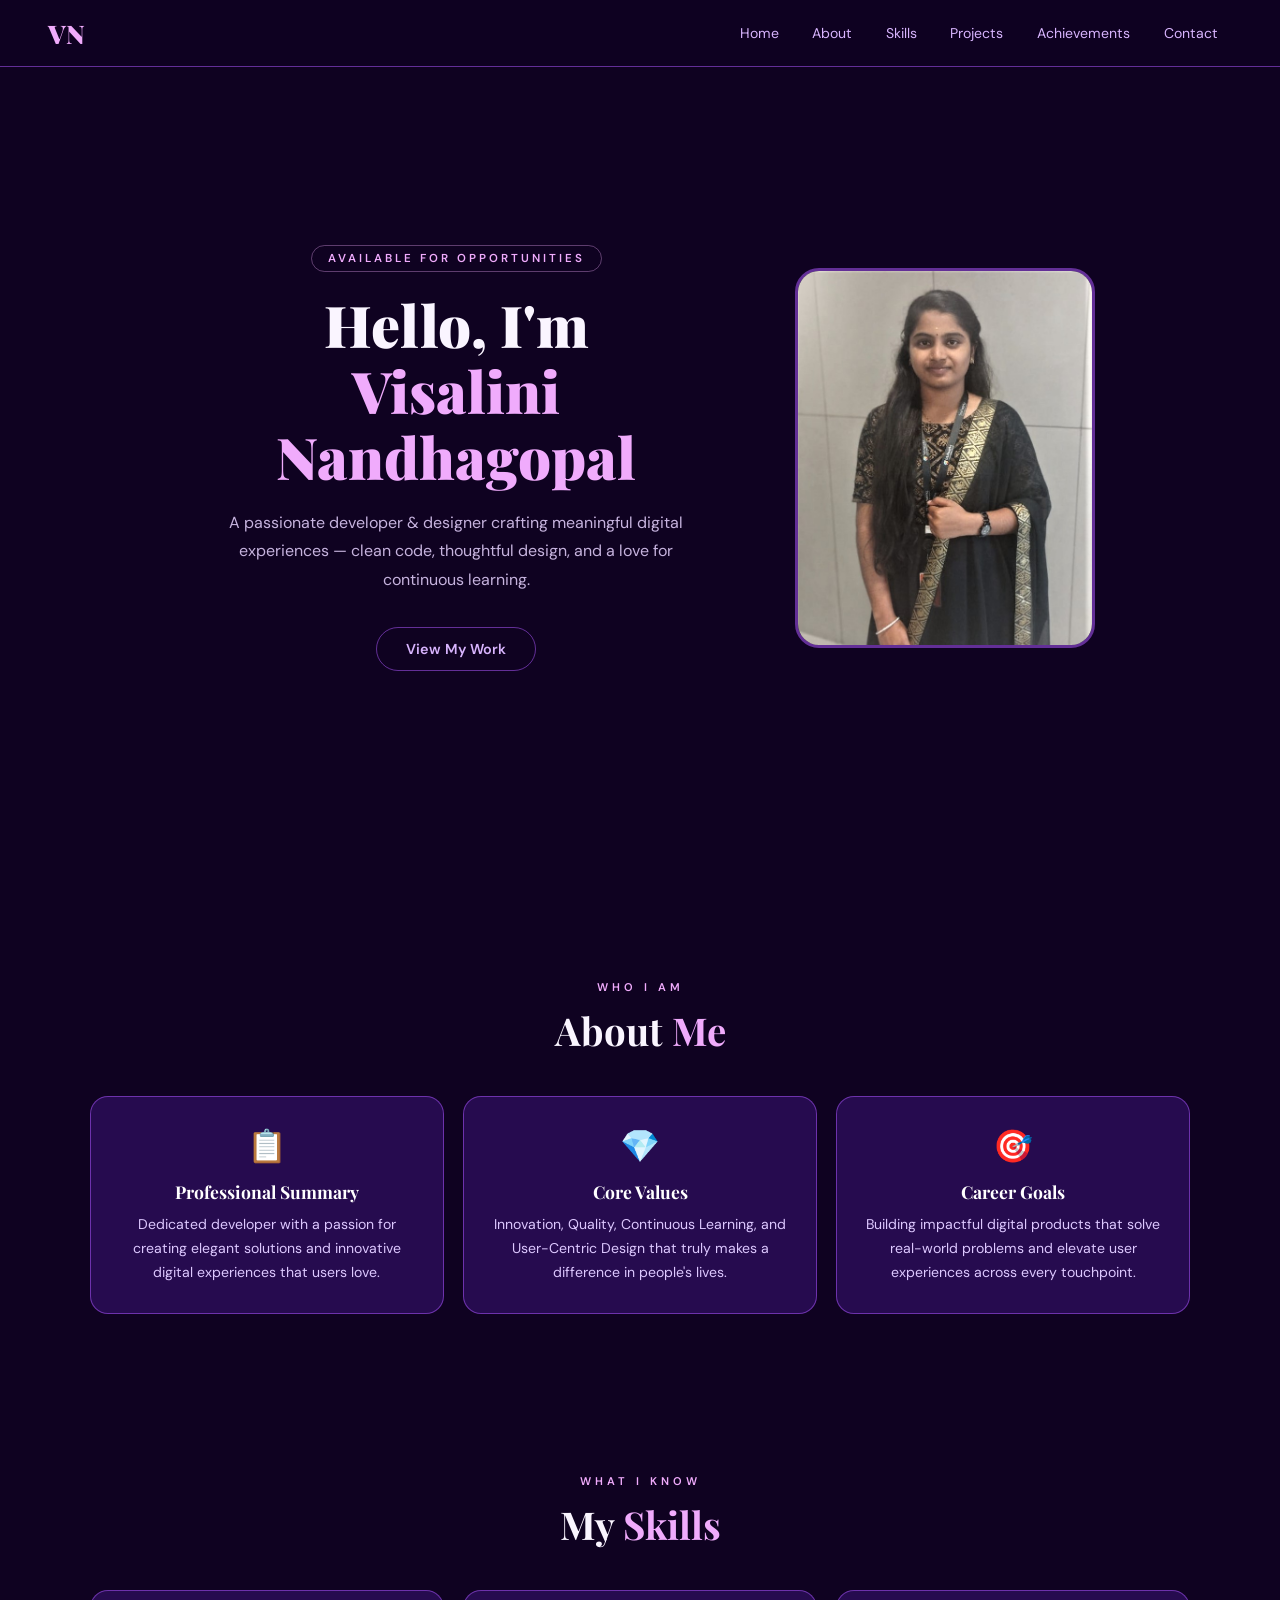
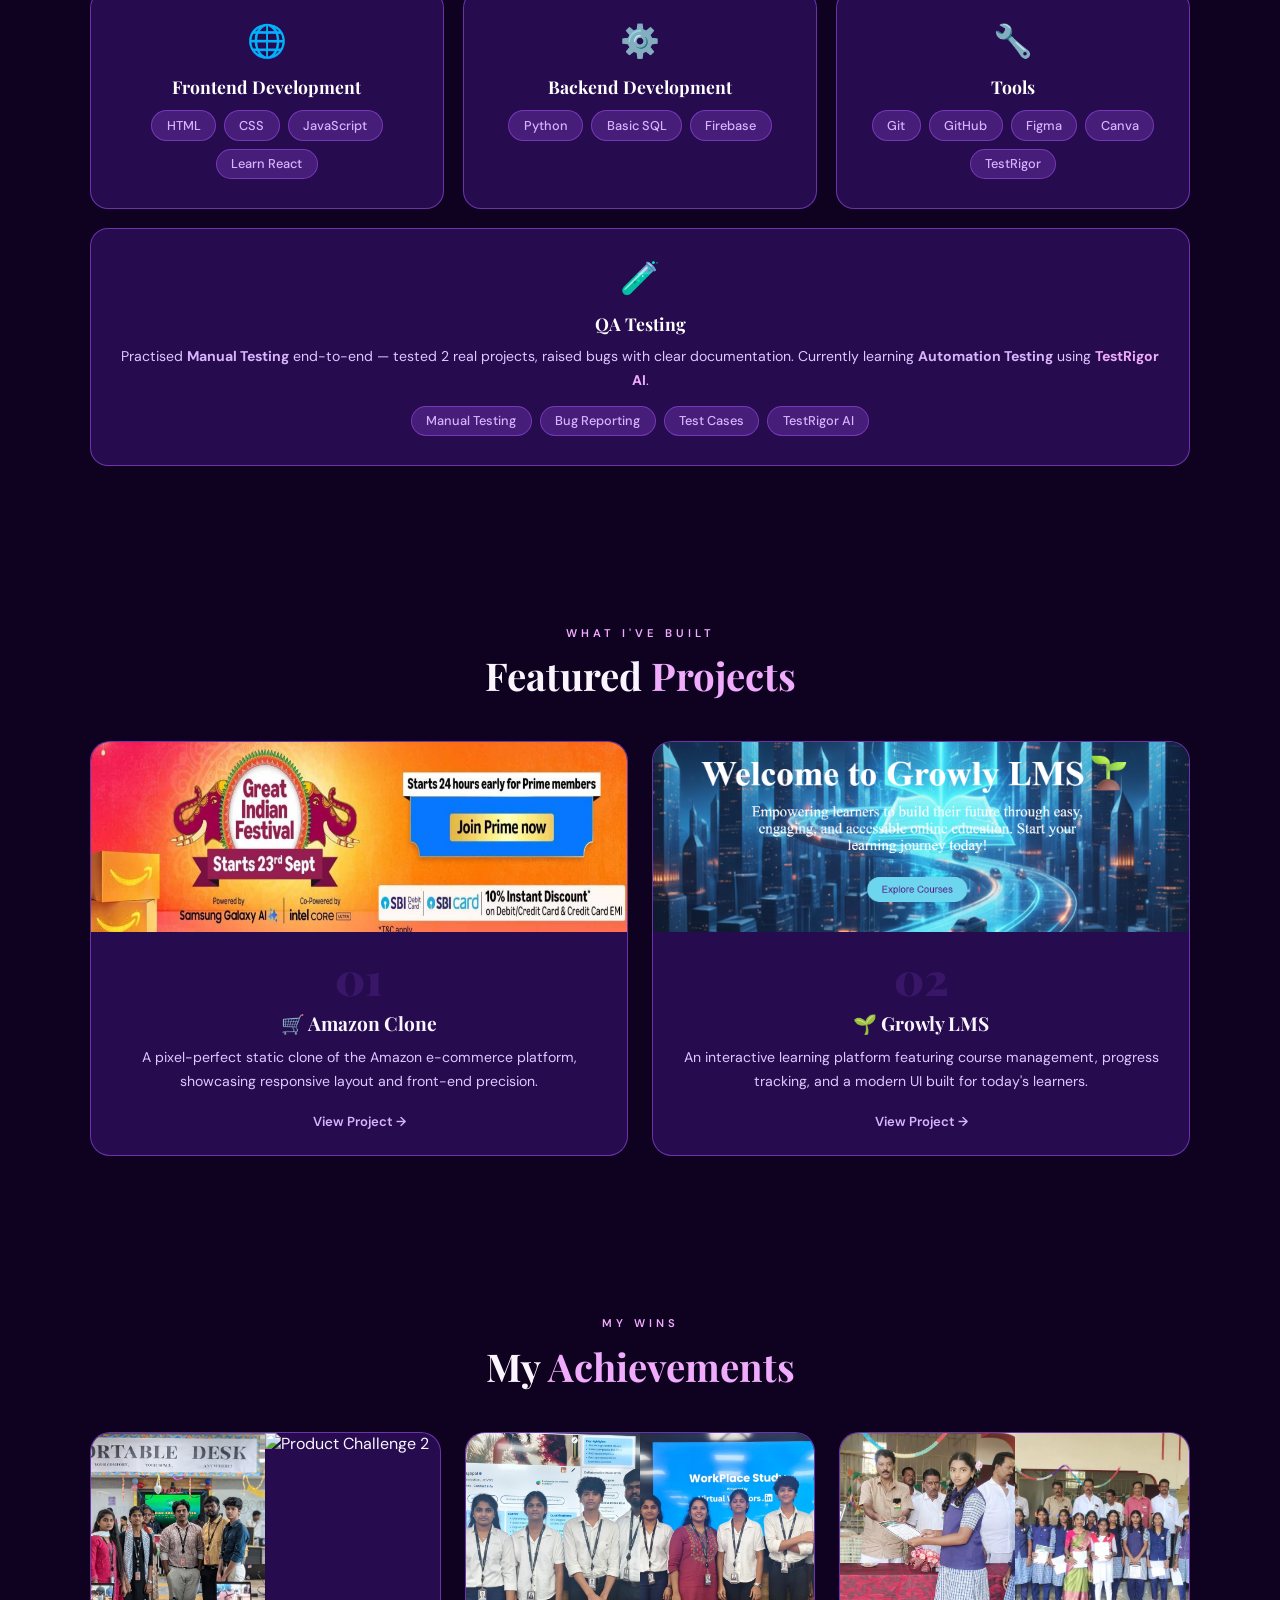
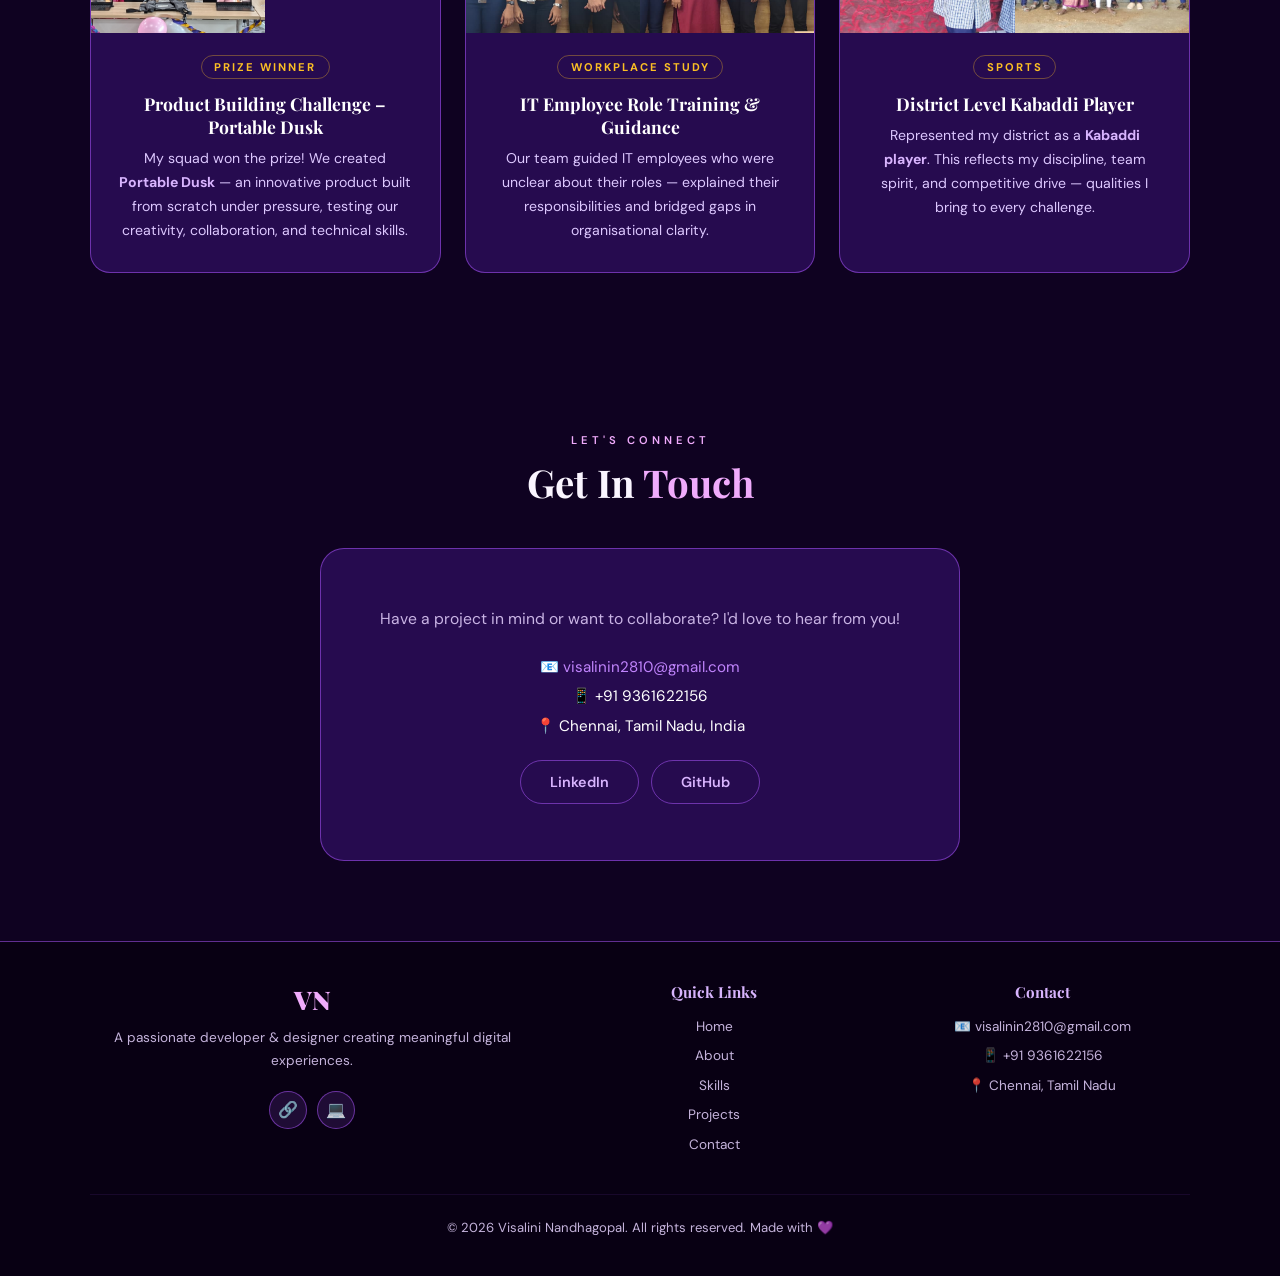
==== commit 87289d12: "Change image" ====
--- a/index.html
+++ b/index.html
@@ -540,7 +540,7 @@
             margin: 0 auto;
         }
 
-        @media (max-width: 768px) {
+        /* @media (max-width: 768px) {
             nav {
                 padding: 1rem 1.5rem;
             }
@@ -572,7 +572,7 @@
             .ach-img-row {
                 height: 150px;
             }
-        }
+        } */
     </style>
 </head>
 
@@ -594,7 +594,7 @@
         <div class="wrap">
             <div class="hero-row">
                 <div class="hero-text">
-                    <span class="hero-badge">✦ Available for opportunities</span>
+                    <span class="hero-badge">Available for opportunities</span>
                     <h1 class="hero-title">
                         Hello, I'm
                         <span class="name">Visalini Nandhagopal</span>
@@ -608,7 +608,6 @@
                     </div>
                 </div>
                 <div class="hero-photo">
-                    <!-- CHANGE src to your profile photo file name -->
                     <img src="./assets/portfolio_image.jpg" alt="Visalini Nandhagopal" />
                 </div>
             </div>
@@ -651,11 +650,10 @@
                     <span class="card-icon">🌐</span>
                     <h3>Frontend Development</h3>
                     <div class="pills">
-                        <span class="pill">HTML5</span>
-                        <span class="pill">CSS3</span>
+                        <span class="pill">HTML</span>
+                        <span class="pill">CSS</span>
                         <span class="pill">JavaScript</span>
-                        <span class="pill">Responsive Design</span>
-                        <span class="pill">UI/UX Principles</span>
+                        <span class="pill">Learn React</span>
                     </div>
                 </div>
                 <div class="card">
@@ -663,13 +661,13 @@
                     <h3>Backend Development</h3>
                     <div class="pills">
                         <span class="pill">Python</span>
-                        <span class="pill">SQL</span>
+                        <span class="pill"> Basic SQL</span>
                         <span class="pill">Firebase</span>
                     </div>
                 </div>
                 <div class="card">
                     <span class="card-icon">🔧</span>
-                    <h3>Development Tools</h3>
+                    <h3>Tools</h3>
                     <div class="pills">
                         <span class="pill">Git</span>
                         <span class="pill">GitHub</span>
@@ -690,7 +688,6 @@
                         <span class="pill">Bug Reporting</span>
                         <span class="pill">Test Cases</span>
                         <span class="pill">TestRigor AI</span>
-                        <span class="pill">Automation Testing</span>
                     </div>
                 </div>
             </div>
@@ -734,12 +731,11 @@
 
                 <div class="achieve-card">
                     <div class="ach-img-row">
-                        <!-- CHANGE src to your Product Challenge photos -->
                         <img src="./assets/PXL_20250828_042558565.PORTRAIT.jpg" alt="Product Challenge 1" />
                         <img src="./assets/PXL_20250828_075420757.RAW-01.COVER.jpg" alt="Product Challenge 2" />
                     </div>
                     <div class="achieve-body">
-                        <span class="badge">🥇 Prize Winner</span>
+                        <span class="badge">Prize Winner</span>
                         <h3>Product Building Challenge – Portable Dusk</h3>
                         <p>My squad won the prize! We created <strong style="color:var(--light)">Portable Dusk</strong>
                             — an innovative product built from scratch under pressure, testing our creativity,
@@ -749,12 +745,11 @@
 
                 <div class="achieve-card">
                     <div class="ach-img-row">
-                        <!-- CHANGE src to your Workplace Study photos -->
                         <img src="./assets/WhatsApp Image 2025-12-09 at 9.38.42 PM (1).jpeg" alt="Workplace Study 1" />
                         <img src="./assets/WhatsApp Image 2025-12-09 at 9.38.42 PM.jpeg" alt="Workplace Study 2" />
                     </div>
                     <div class="achieve-body">
-                        <span class="badge">🎯 Workplace Study</span>
+                        <span class="badge">Workplace Study</span>
                         <h3>IT Employee Role Training &amp; Guidance</h3>
                         <p>Our team guided IT employees who were unclear about their roles — explained their
                             responsibilities and bridged gaps in organisational clarity.</p>
@@ -763,13 +758,12 @@
 
                 <div class="achieve-card">
                     <div class="ach-img-row">
-                        <!-- CHANGE src to your Kabaddi photo -->
                         <img src="./assets/WhatsApp Image 2026-03-05 at 11.51.18 AM.jpeg" alt="Kabaddi Player 1" />
                         <img src="./assets/WhatsApp Image 2026-03-05 at 11.51.48 AM.jpeg" alt="Kabaddi Player 2" />
                     </div>
 
                     <div class="achieve-body">
-                        <span class="badge">⚡ Sports</span>
+                        <span class="badge">Sports</span>
                         <h3>District Level Kabaddi Player</h3>
                         <p>Represented my district as a <strong style="color:var(--light)">Kabaddi player</strong>. This
                             reflects my discipline, team spirit, and competitive drive — qualities I bring to every
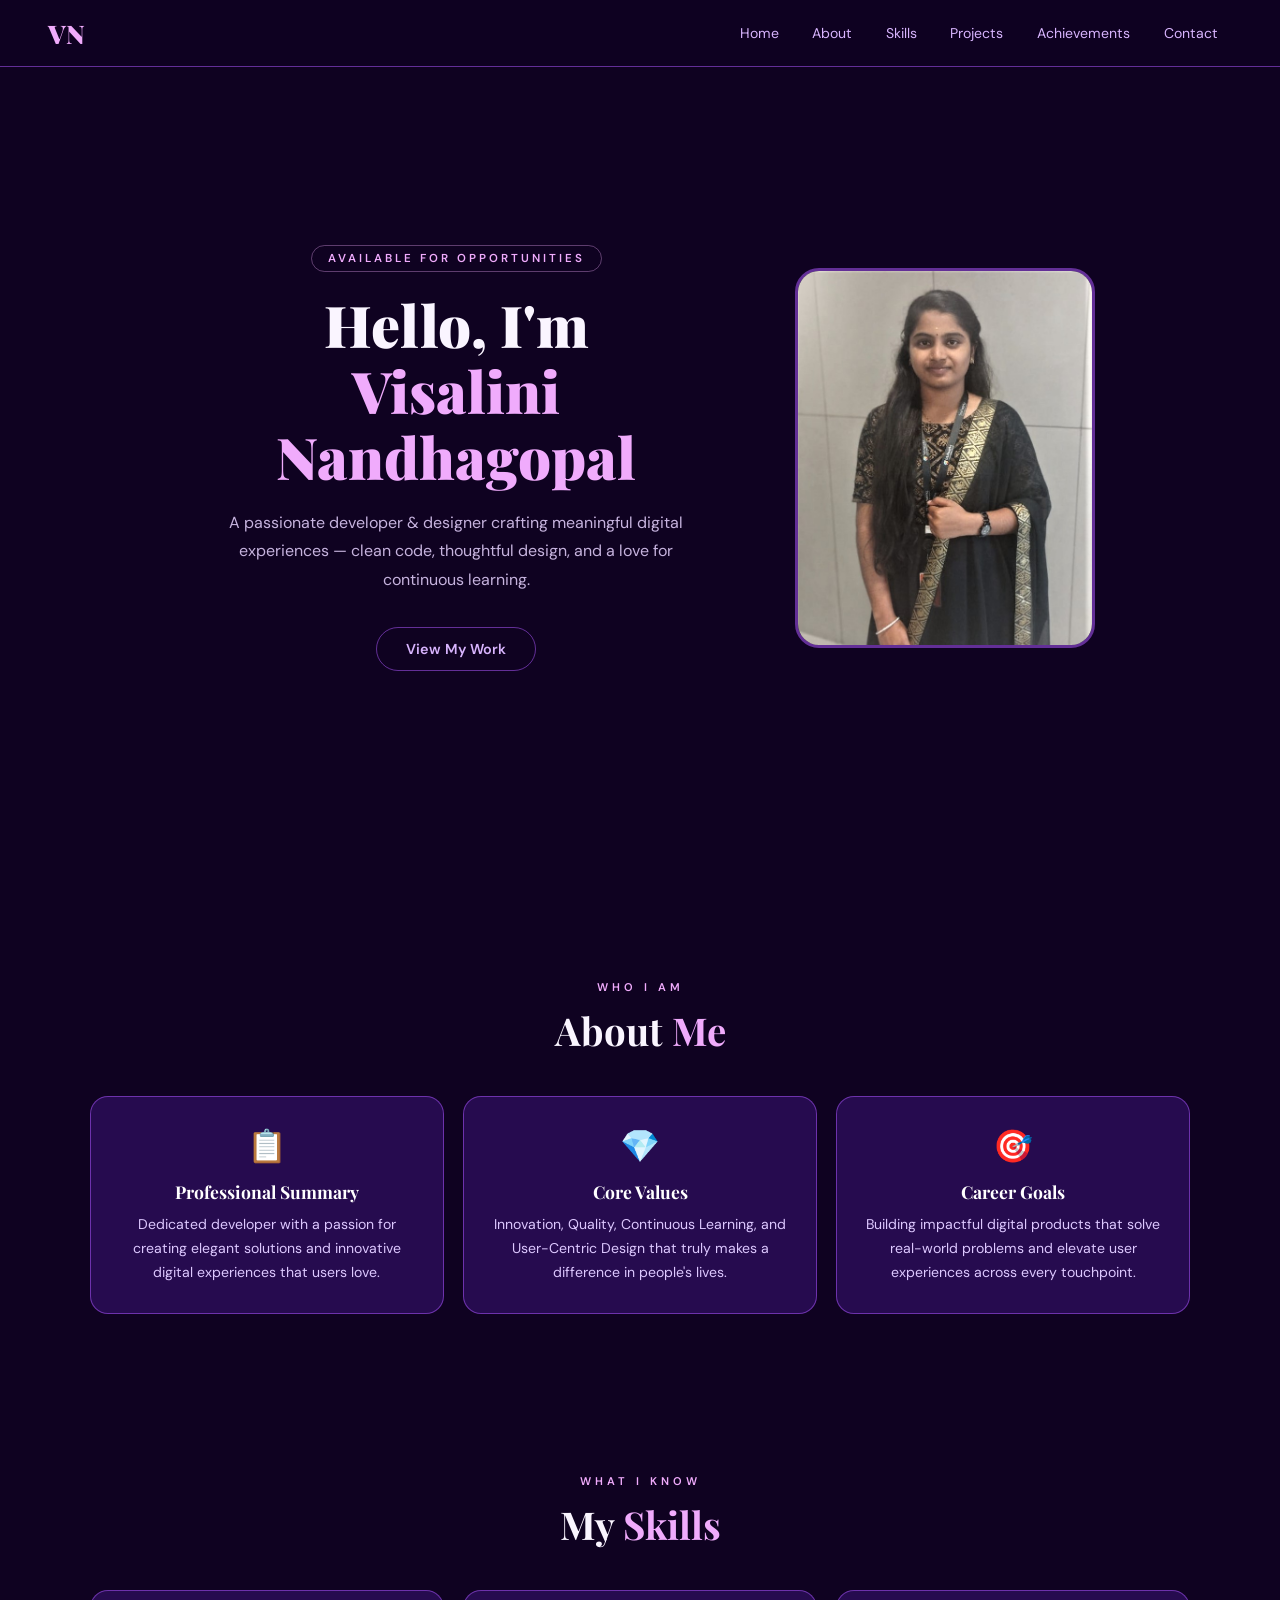
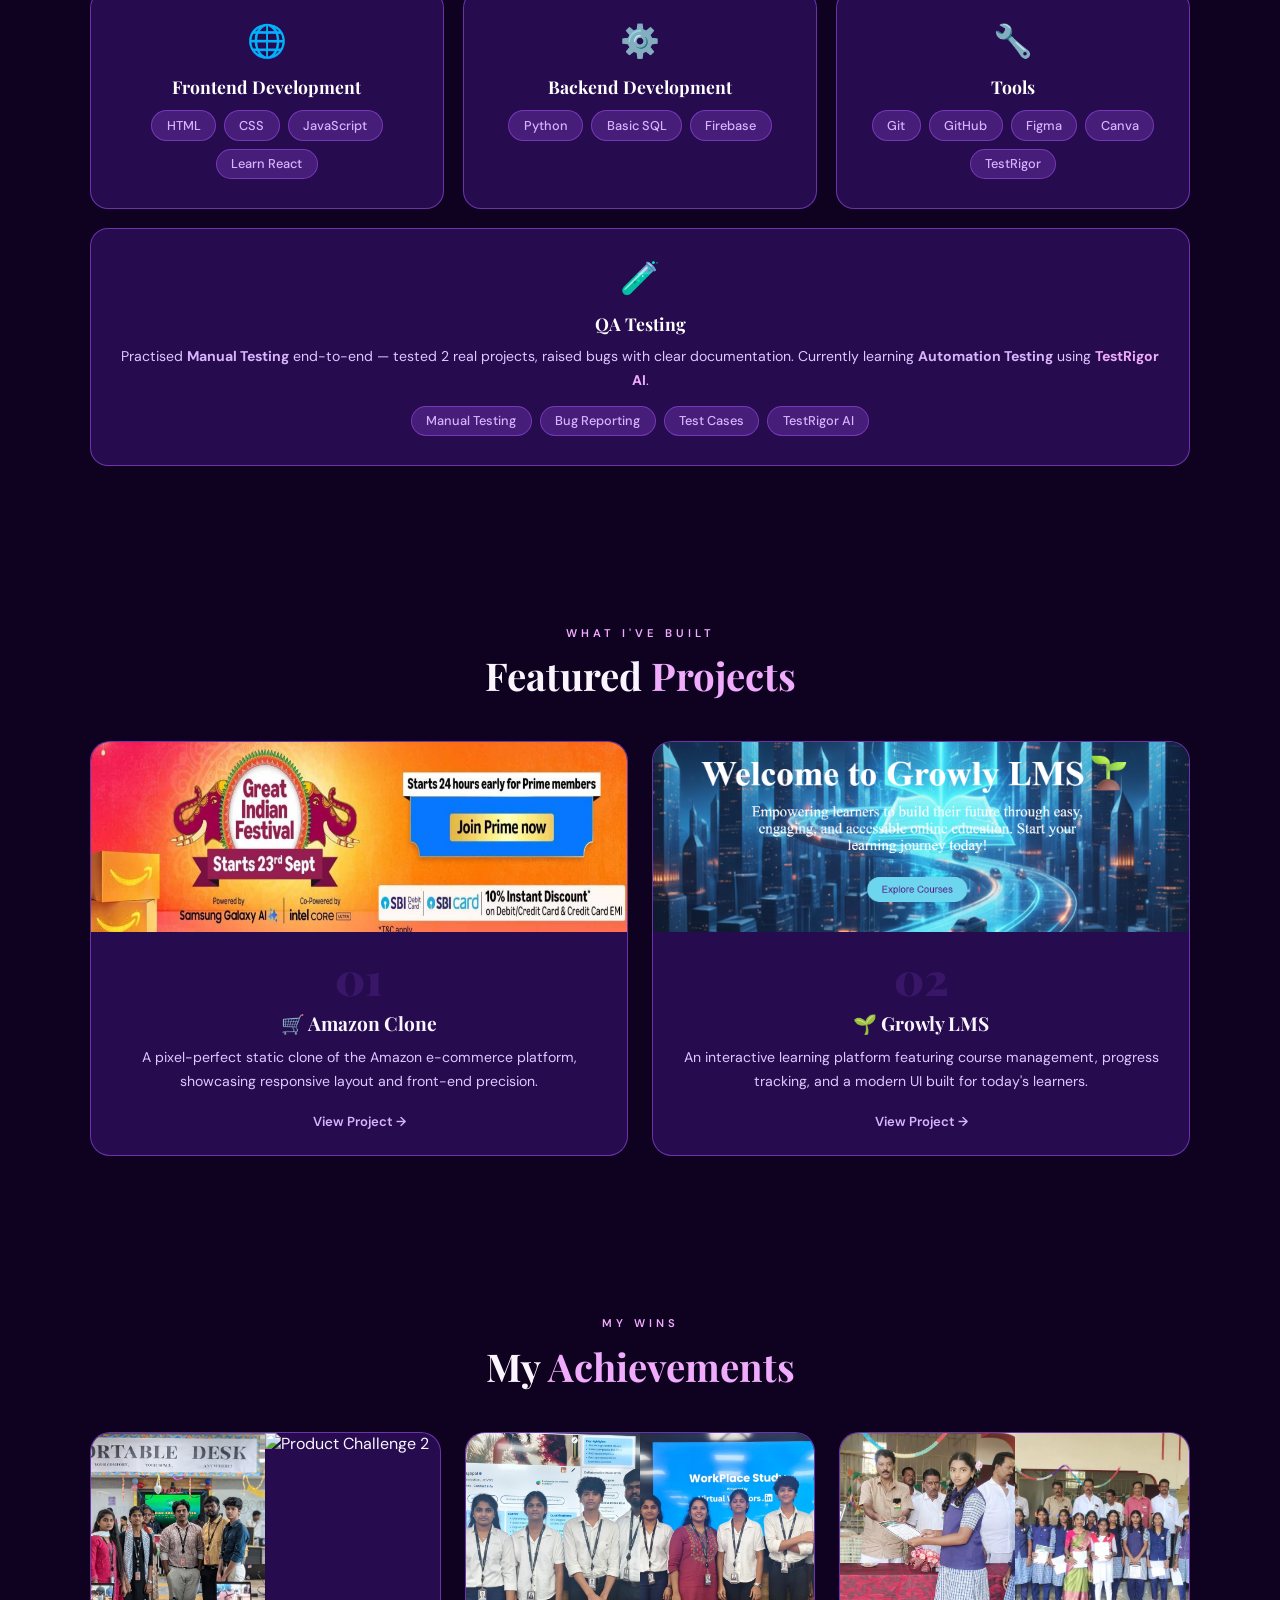
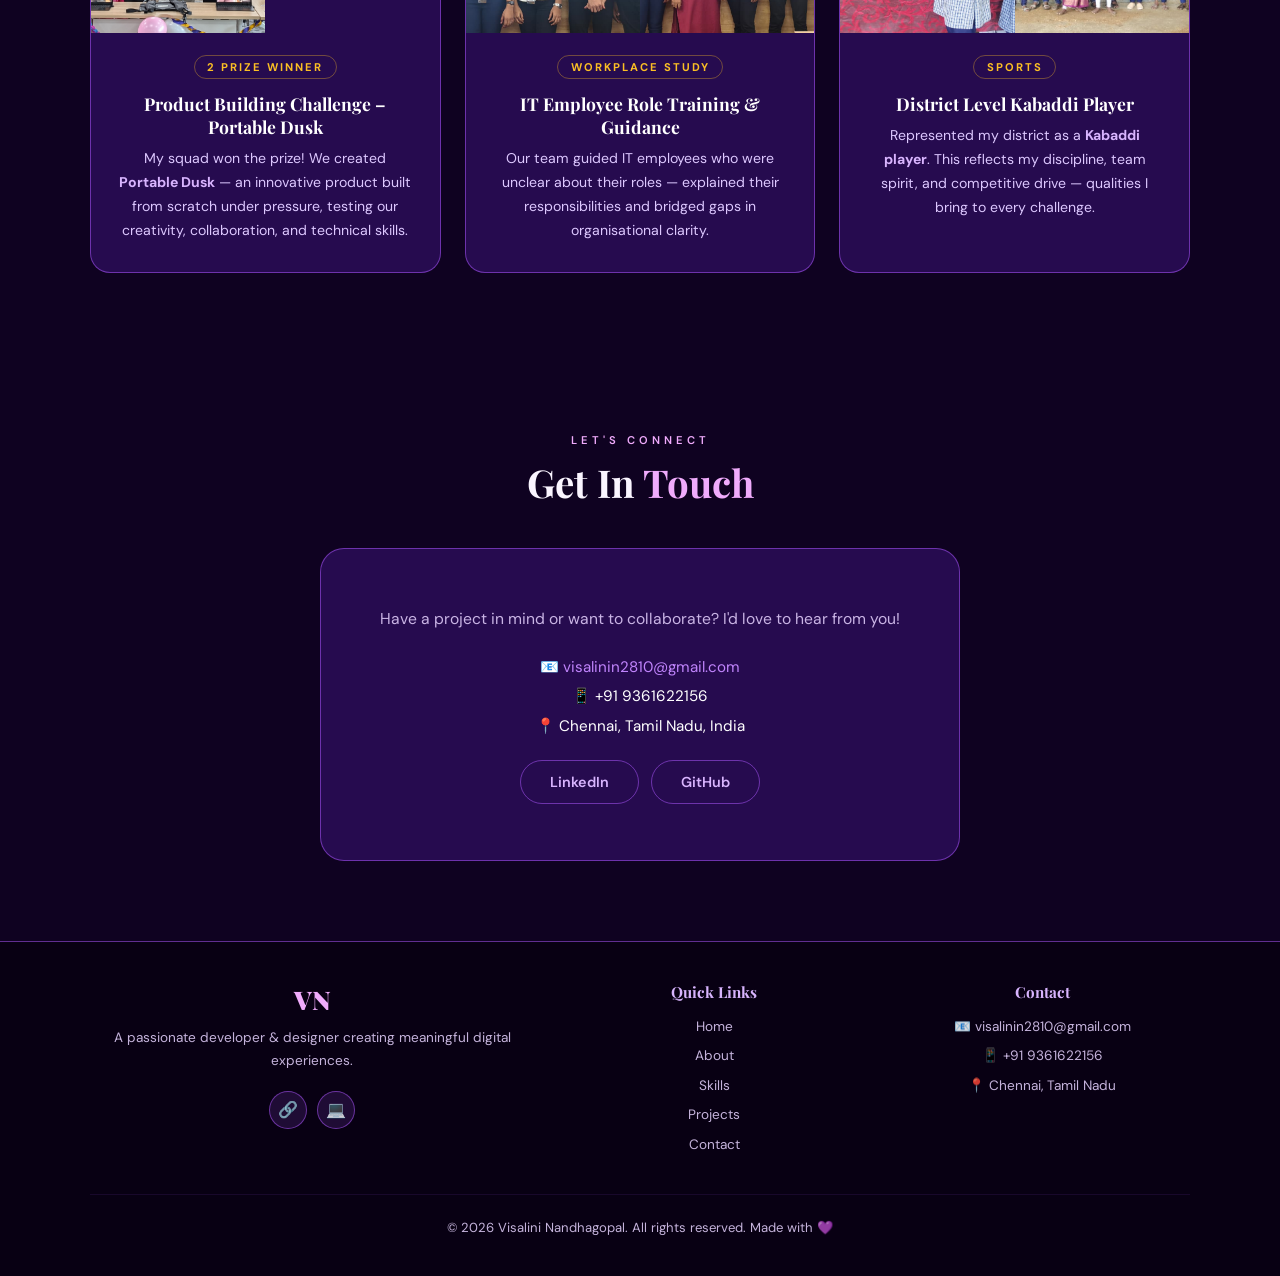
==== commit 71cd8bba: "change a content in achievement" ====
--- a/index.html
+++ b/index.html
@@ -735,7 +735,7 @@
                         <img src="./assets/PXL_20250828_075420757.RAW-01.COVER.jpg" alt="Product Challenge 2" />
                     </div>
                     <div class="achieve-body">
-                        <span class="badge">Prize Winner</span>
+                        <span class="badge"> 2 Prize Winner</span>
                         <h3>Product Building Challenge – Portable Dusk</h3>
                         <p>My squad won the prize! We created <strong style="color:var(--light)">Portable Dusk</strong>
                             — an innovative product built from scratch under pressure, testing our creativity,
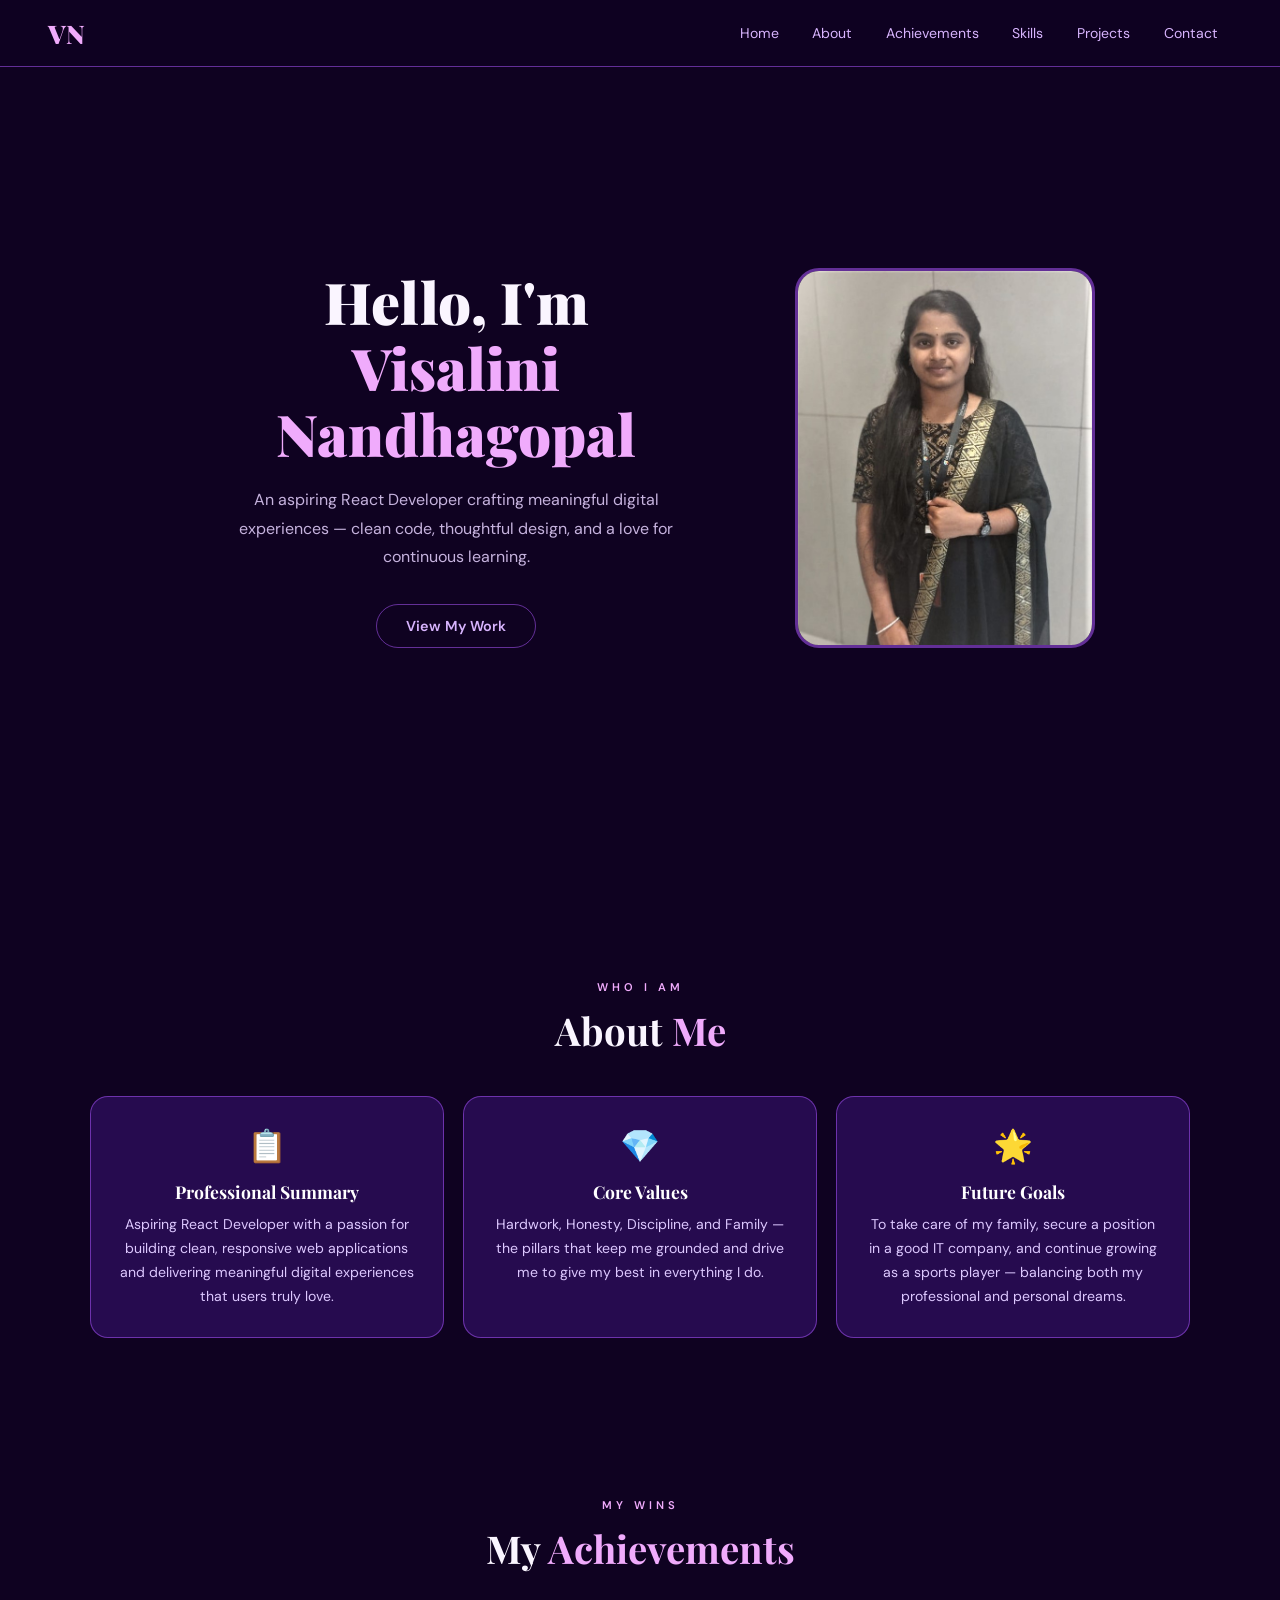
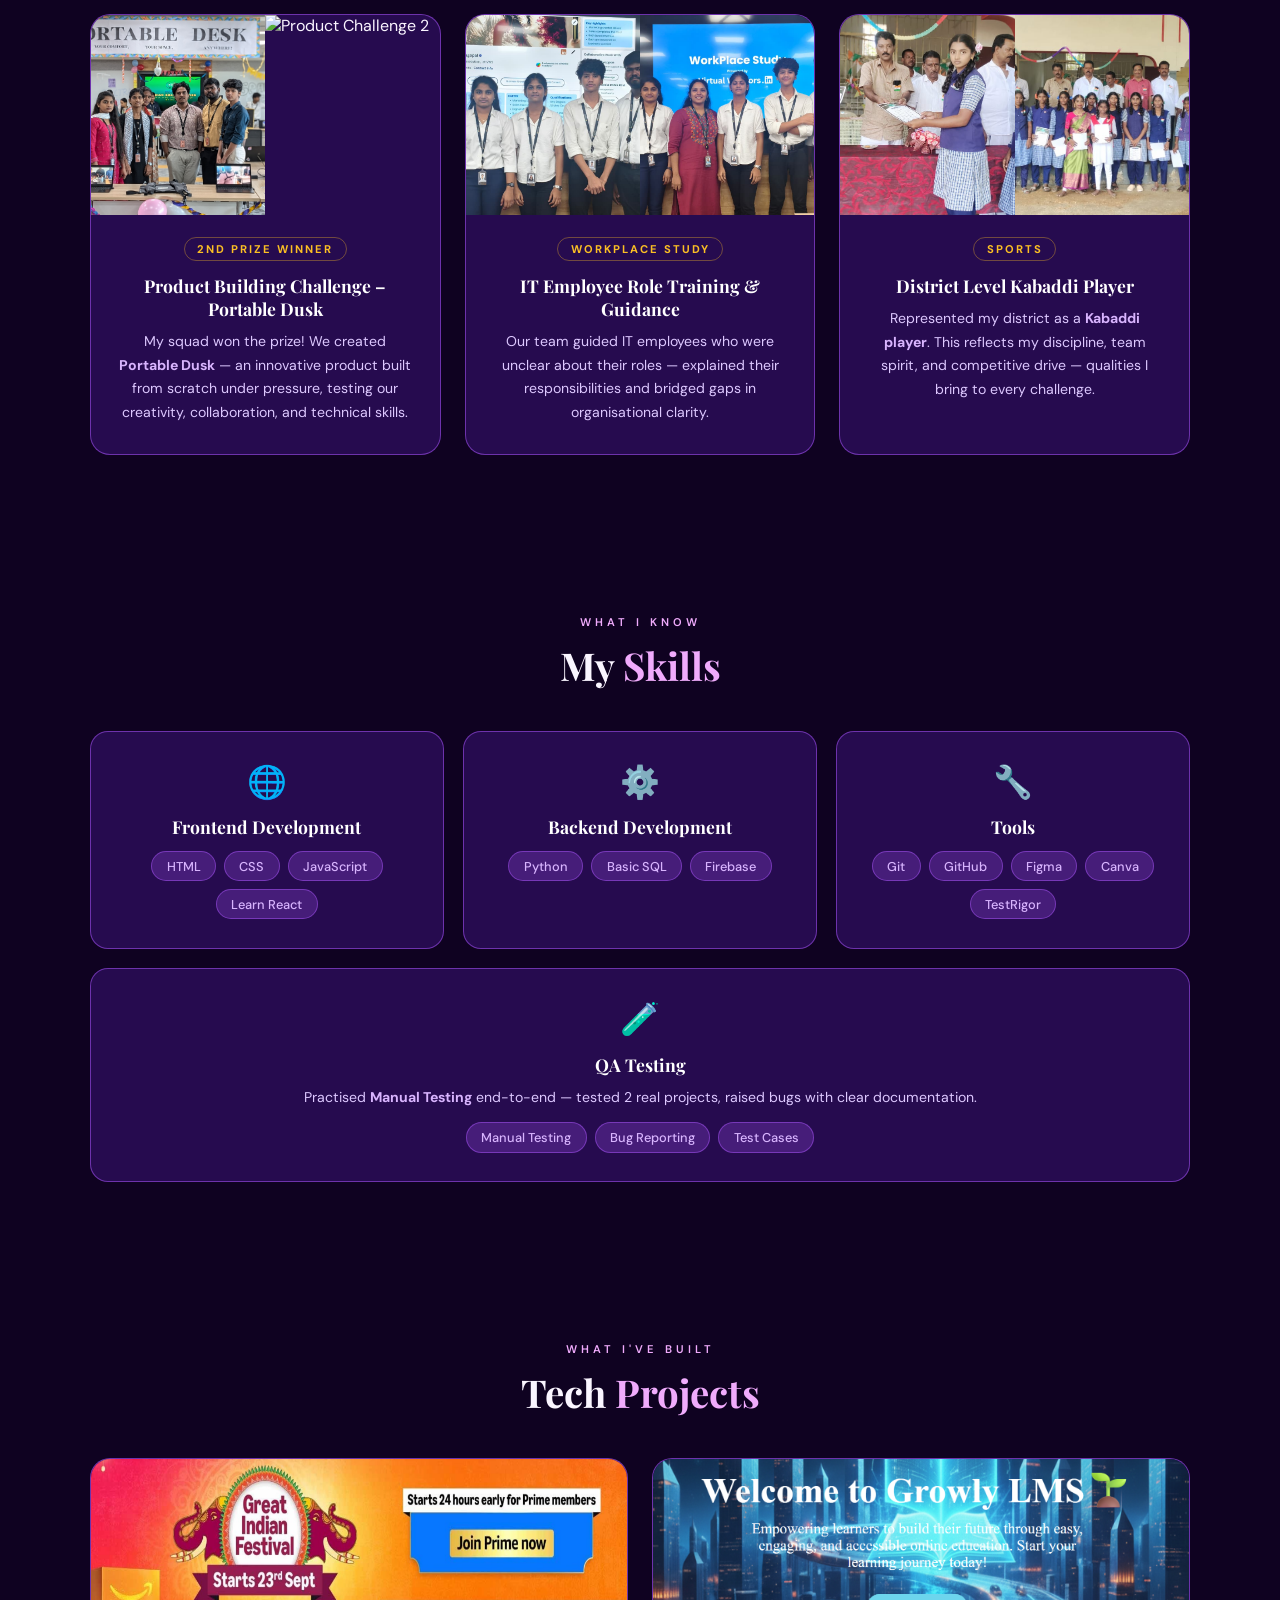
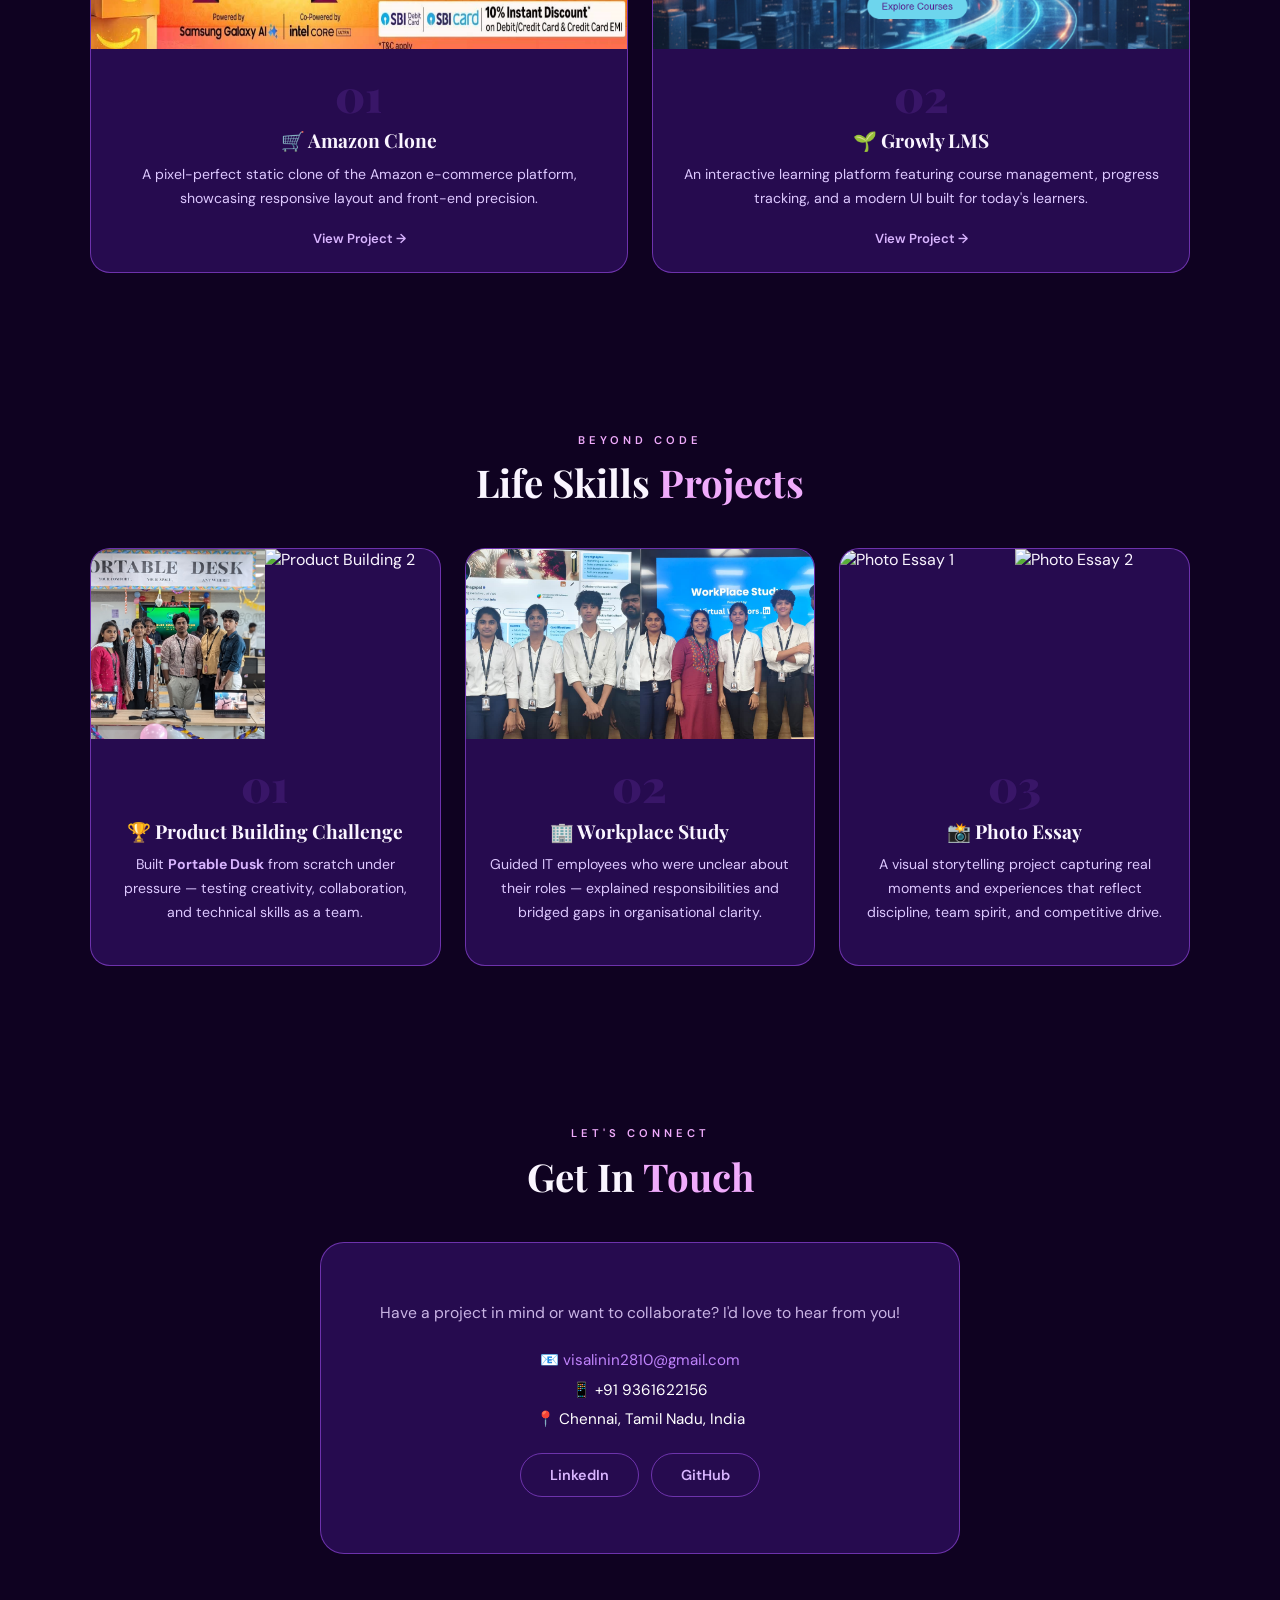
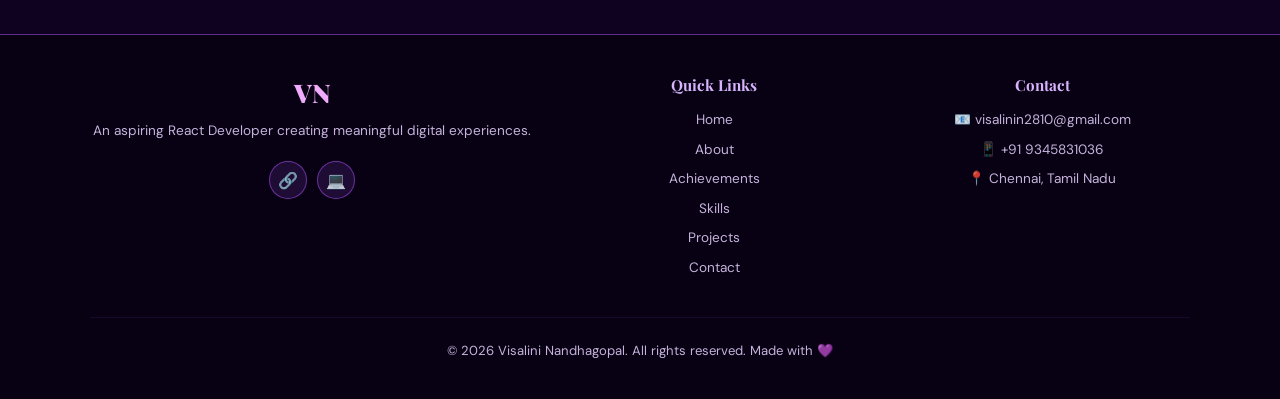
==== commit f315efec: "add ls container" ====
--- a/index.html
+++ b/index.html
@@ -9,11 +9,7 @@
         href="https://fonts.googleapis.com/css2?family=Playfair+Display:wght@700;900&family=DM+Sans:wght@400;500;600&display=swap"
         rel="stylesheet" />
     <style>
-        * {
-            box-sizing: border-box;
-            margin: 0;
-            padding: 0;
-        }
+        * { box-sizing: border-box; margin: 0; padding: 0; }
 
         :root {
             --purple: #7c3aed;
@@ -28,551 +24,92 @@
             --dark: #0f0221;
         }
 
-        html {
-            scroll-behavior: smooth;
-        }
-
-        body {
-            font-family: 'DM Sans', sans-serif;
-            background: var(--dark);
-            color: var(--white);
-        }
+        html { scroll-behavior: smooth; }
+        body { font-family: 'DM Sans', sans-serif; background: var(--dark); color: var(--white); }
 
         nav {
-            position: fixed;
-            top: 0;
-            left: 0;
-            right: 0;
-            z-index: 99;
-            display: flex;
-            justify-content: space-between;
-            align-items: center;
+            position: fixed; top: 0; left: 0; right: 0; z-index: 99;
+            display: flex; justify-content: space-between; align-items: center;
             padding: 1rem 3rem;
             background: rgba(15, 2, 33, 0.85);
             border-bottom: 1px solid var(--border);
         }
-
-        .logo {
-            font-family: 'Playfair Display', serif;
-            font-size: 1.6rem;
-            font-weight: 900;
-            color: var(--pale);
-        }
-
-        .nav-links {
-            list-style: none;
-            display: flex;
-            gap: 0.3rem;
-        }
-
-        .nav-links a {
-            color: var(--light);
-            text-decoration: none;
-            font-size: 0.88rem;
-            padding: 0.4rem 0.9rem;
-            border-radius: 50px;
-        }
-
-        .nav-links a:hover {
-            background: rgba(168, 85, 247, 0.2);
-            color: #fff;
-        }
-
-        .nav-links .hire {
-            background: var(--purple);
-            color: #fff;
-            border-radius: 50px;
-        }
-
-        section {
-            padding: 5rem 3rem;
-        }
-
-        .wrap {
-            max-width: 1100px;
-            margin: 0 auto;
-        }
-
-        .tag {
-            display: block;
-            font-size: 0.7rem;
-            font-weight: 600;
-            letter-spacing: 4px;
-            text-transform: uppercase;
-            color: var(--pale);
-            margin-bottom: 0.6rem;
-            text-align: center;
-        }
-
-        .heading {
-            font-family: 'Playfair Display', serif;
-            font-size: clamp(1.8rem, 3vw, 2.6rem);
-            font-weight: 700;
-            text-align: center;
-            margin-bottom: 2.5rem;
-        }
-
-        .heading span {
-            color: var(--pale);
-        }
-
-        .btn {
-            display: inline-block;
-            padding: 0.75rem 1.8rem;
-            border-radius: 50px;
-            font-size: 0.9rem;
-            font-weight: 600;
-            text-decoration: none;
-            border: none;
-            cursor: pointer;
-        }
-
-        .btn-fill {
-            background: var(--purple);
-            color: #fff;
-        }
-
-        .btn-outline {
-            background: transparent;
-            color: var(--light);
-            border: 1px solid var(--border);
-        }
-
-        .btn-fill:hover {
-            background: var(--pink);
-        }
-
-        .btn-outline:hover {
-            background: rgba(168, 85, 247, 0.15);
-            color: #fff;
-        }
-
-        #home {
-            min-height: 100vh;
-            display: flex;
-            align-items: center;
-            padding-top: 6rem;
-        }
-
-        .hero-row {
-            display: flex;
-            align-items: center;
-            gap: 3rem;
-            flex-wrap: wrap;
-            justify-content: center;
-        }
-
-        .hero-text {
-            flex: 1;
-            min-width: 280px;
-            text-align: center;
-        }
-
-        .hero-badge {
-            display: inline-block;
-            font-size: 0.72rem;
-            font-weight: 600;
-            letter-spacing: 3px;
-            text-transform: uppercase;
-            color: var(--pale);
-            border: 1px solid rgba(240, 171, 252, 0.35);
-            padding: 0.3rem 1rem;
-            border-radius: 50px;
-            margin-bottom: 1.2rem;
-        }
-
-        .hero-title {
-            font-family: 'Playfair Display', serif;
-            font-size: clamp(2.2rem, 5vw, 3.6rem);
-            font-weight: 900;
-            line-height: 1.15;
-            margin-bottom: 1.2rem;
-        }
-
-        .hero-title .name {
-            color: var(--pale);
-            display: block;
-        }
-
-        .hero-desc {
-            font-size: 1rem;
-            color: var(--dim);
-            line-height: 1.8;
-            max-width: 460px;
-            margin: 0 auto 2rem;
-        }
-
-        .hero-btns {
-            display: flex;
-            gap: 0.8rem;
-            justify-content: center;
-            flex-wrap: wrap;
-        }
-
-        .hero-photo {
-            flex: 0 0 320px;
-            display: flex;
-            justify-content: center;
-        }
-
-        .hero-photo img {
-            width: 300px;
-            height: 380px;
-            object-fit: cover;
-            object-position: top;
-            border-radius: 24px;
-            border: 3px solid var(--border);
-            display: block;
-        }
-
-        .grid3 {
-            display: grid;
-            grid-template-columns: repeat(auto-fit, minmax(260px, 1fr));
-            gap: 1.2rem;
-        }
-
-        .card {
-            background: var(--card);
-            border: 1px solid var(--border);
-            border-radius: 18px;
-            padding: 1.8rem;
-            text-align: center;
-        }
-
-        .card-icon {
-            font-size: 2rem;
-            margin-bottom: 0.8rem;
-            display: block;
-        }
-
-        .card h3 {
-            font-family: 'Playfair Display', serif;
-            font-size: 1.1rem;
-            font-weight: 700;
-            color: #fff;
-            margin-bottom: 0.6rem;
-        }
-
-        .card p {
-            font-size: 0.88rem;
-            color: #ddc8ff;
-            line-height: 1.7;
-        }
-
-        .skills-grid {
-            display: grid;
-            grid-template-columns: repeat(3, 1fr);
-            gap: 1.2rem;
-        }
-
-        .skills-grid .card:last-child {
-            grid-column: 1 / -1;
-        }
-
-        .pills {
-            display: flex;
-            flex-wrap: wrap;
-            gap: 0.5rem;
-            margin-top: 0.8rem;
-            justify-content: center;
-        }
-
-        .pill {
-            padding: 0.35rem 0.9rem;
-            border-radius: 50px;
-            font-size: 0.8rem;
-            font-weight: 500;
-            background: rgba(168, 85, 247, 0.25);
-            border: 1px solid rgba(168, 85, 247, 0.5);
-            color: var(--light);
-        }
-
-        .projects-grid {
-            display: grid;
-            grid-template-columns: repeat(auto-fit, minmax(300px, 1fr));
-            gap: 1.5rem;
-        }
-
-        .project-card {
-            background: var(--card);
-            border: 1px solid var(--border);
-            border-radius: 20px;
-            overflow: hidden;
-            text-decoration: none;
-            display: block;
-        }
-
-        .project-card img {
-            width: 100%;
-            height: 190px;
-            object-fit: cover;
-            display: block;
-        }
-
-        .project-body {
-            padding: 1.5rem;
-            text-align: center;
-        }
-
-        .project-num {
-            font-family: 'Playfair Display', serif;
-            font-size: 2.8rem;
-            font-weight: 900;
-            color: rgba(168, 85, 247, 0.15);
-            line-height: 1;
-            margin-bottom: 0.6rem;
-        }
-
-        .project-card h3 {
-            font-family: 'Playfair Display', serif;
-            font-size: 1.2rem;
-            font-weight: 700;
-            color: var(--white);
-            margin-bottom: 0.6rem;
-        }
-
-        .project-card p {
-            font-size: 0.88rem;
-            color: #ddc8ff;
-            line-height: 1.7;
-            margin-bottom: 1rem;
-        }
-
-        .view-link {
-            font-size: 0.82rem;
-            font-weight: 600;
-            color: var(--light);
-        }
-
-        .achieve-grid {
-            display: flex;
-            flex-wrap: wrap;
-            gap: 1.5rem;
-            justify-content: center;
-        }
-
-        .achieve-card {
-            flex: 1 1 300px;
-            max-width: 400px;
-            background: var(--card);
-            border: 1px solid var(--border);
-            border-radius: 20px;
-            overflow: hidden;
-            display: flex;
-            flex-direction: column;
-        }
-
-        .ach-img-row {
-            display: flex;
-            width: 100%;
-            height: 200px;
-        }
-
-        .ach-img-row img {
-            width: 50%;
-            height: 100%;
-            object-fit: cover;
-            display: block;
-        }
-
-        .ach-img-single {
-            width: 100%;
-            height: 220px;
-            object-fit: cover;
-            object-position: center;
-            display: block;
-        }
-
-        .achieve-body {
-            padding: 1.4rem 1.6rem 1.8rem;
-            display: flex;
-            flex-direction: column;
-            align-items: center;
-            text-align: center;
-        }
-
-        .badge {
-            display: inline-block;
-            font-size: 0.7rem;
-            font-weight: 700;
-            letter-spacing: 2px;
-            text-transform: uppercase;
-            color: var(--gold);
-            border: 1px solid rgba(251, 191, 36, 0.35);
-            padding: 0.25rem 0.8rem;
-            border-radius: 50px;
-            margin-bottom: 0.8rem;
-        }
-
-        .achieve-card h3 {
-            font-family: 'Playfair Display', serif;
-            font-size: 1.1rem;
-            font-weight: 700;
-            color: #fff;
-            margin-bottom: 0.6rem;
-        }
-
-        .achieve-card p {
-            font-size: 0.88rem;
-            color: #ddc8ff;
-            line-height: 1.7;
-        }
-
-        #contact {
-            text-align: center;
-        }
-
-        .contact-box {
-            background: var(--card);
-            border: 1px solid var(--border);
-            border-radius: 24px;
-            padding: 3.5rem 2.5rem;
-            max-width: 640px;
-            margin: 0 auto;
-        }
-
-        .contact-box p {
-            font-size: 0.98rem;
-            color: var(--dim);
-            line-height: 1.75;
-        }
-
-        .contact-list {
-            list-style: none;
-            margin: 1.5rem 0;
-        }
-
-        .contact-list li {
-            font-size: 0.95rem;
-            color: #fff;
-            margin: 0.6rem 0;
-        }
-
-        .contact-list a {
-            color: #c084fc;
-            text-decoration: none;
-        }
-
-        .contact-btns {
-            display: flex;
-            gap: 0.8rem;
-            justify-content: center;
-            flex-wrap: wrap;
-            margin-top: 1.5rem;
-        }
-
-        footer {
-            background: rgba(8, 1, 18, 0.9);
-            border-top: 1px solid var(--border);
-            padding: 2.5rem 3rem;
-        }
-
-        .footer-row {
-            max-width: 1100px;
-            margin: 0 auto 2rem;
-            display: grid;
-            grid-template-columns: 1.5fr 1fr 1fr;
-            gap: 2rem;
-        }
-
-        .footer-col {
-            text-align: center;
-        }
-
-        .footer-col .logo {
-            display: block;
-            margin-bottom: 0.6rem;
-        }
-
-        .footer-col p,
-        .footer-col a {
-            font-size: 0.85rem;
-            color: var(--dim);
-            text-decoration: none;
-            display: block;
-            margin: 0.4rem 0;
-            line-height: 1.7;
-        }
-
-        .footer-col a:hover {
-            color: var(--light);
-        }
-
-        .footer-col h4 {
-            font-family: 'Playfair Display', serif;
-            font-size: 0.95rem;
-            font-weight: 700;
-            color: var(--light);
-            margin-bottom: 0.8rem;
-        }
-
-        .social-links {
-            display: flex;
-            gap: 0.6rem;
-            justify-content: center;
-            margin-top: 0.8rem;
-        }
-
-        .social-links a {
-            width: 38px;
-            height: 38px;
-            border-radius: 50%;
-            background: rgba(168, 85, 247, 0.15);
-            border: 1px solid var(--border);
-            display: flex;
-            align-items: center;
-            justify-content: center;
-            font-size: 1rem;
-            text-decoration: none;
-        }
-
-        .social-links a:hover {
-            background: var(--purple);
-        }
-
-        .footer-bottom {
-            text-align: center;
-            font-size: 0.82rem;
-            color: var(--dim);
-            padding-top: 1.5rem;
-            border-top: 1px solid rgba(168, 85, 247, 0.1);
-            max-width: 1100px;
-            margin: 0 auto;
-        }
-
-        /* @media (max-width: 768px) {
-            nav {
-                padding: 1rem 1.5rem;
-            }
-
-            .nav-links {
-                display: none;
-            }
-
-            section {
-                padding: 4rem 1.5rem;
-            }
-
-            .hero-photo {
-                flex: none;
-            }
-
-            .skills-grid {
-                grid-template-columns: 1fr;
-            }
-
-            .skills-grid .card:last-child {
-                grid-column: 1;
-            }
-
-            .footer-row {
-                grid-template-columns: 1fr;
-            }
-
-            .ach-img-row {
-                height: 150px;
-            }
-        } */
+        .logo { font-family: 'Playfair Display', serif; font-size: 1.6rem; font-weight: 900; color: var(--pale); }
+        .nav-links { list-style: none; display: flex; gap: 0.3rem; }
+        .nav-links a { color: var(--light); text-decoration: none; font-size: 0.88rem; padding: 0.4rem 0.9rem; border-radius: 50px; }
+        .nav-links a:hover { background: rgba(168, 85, 247, 0.2); color: #fff; }
+
+        section { padding: 5rem 3rem; }
+        .wrap { max-width: 1100px; margin: 0 auto; }
+
+        .tag { display: block; font-size: 0.7rem; font-weight: 600; letter-spacing: 4px; text-transform: uppercase; color: var(--pale); margin-bottom: 0.6rem; text-align: center; }
+        .heading { font-family: 'Playfair Display', serif; font-size: clamp(1.8rem, 3vw, 2.6rem); font-weight: 700; text-align: center; margin-bottom: 2.5rem; }
+        .heading span { color: var(--pale); }
+
+        .btn { display: inline-block; padding: 0.75rem 1.8rem; border-radius: 50px; font-size: 0.9rem; font-weight: 600; text-decoration: none; border: none; cursor: pointer; }
+        .btn-fill { background: var(--purple); color: #fff; }
+        .btn-outline { background: transparent; color: var(--light); border: 1px solid var(--border); }
+        .btn-fill:hover { background: var(--pink); }
+        .btn-outline:hover { background: rgba(168, 85, 247, 0.15); color: #fff; }
+
+        #home { min-height: 100vh; display: flex; align-items: center; padding-top: 6rem; }
+        .hero-row { display: flex; align-items: center; gap: 3rem; flex-wrap: wrap; justify-content: center; }
+        .hero-text { flex: 1; min-width: 280px; text-align: center; }
+        .hero-title { font-family: 'Playfair Display', serif; font-size: clamp(2.2rem, 5vw, 3.6rem); font-weight: 900; line-height: 1.15; margin-bottom: 1.2rem; }
+        .hero-title .name { color: var(--pale); display: block; }
+        .hero-desc { font-size: 1rem; color: var(--dim); line-height: 1.8; max-width: 460px; margin: 0 auto 2rem; }
+        .hero-btns { display: flex; gap: 0.8rem; justify-content: center; flex-wrap: wrap; }
+        .hero-photo { flex: 0 0 320px; display: flex; justify-content: center; }
+        .hero-photo img { width: 300px; height: 380px; object-fit: cover; object-position: top; border-radius: 24px; border: 3px solid var(--border); display: block; }
+
+        .grid3 { display: grid; grid-template-columns: repeat(auto-fit, minmax(260px, 1fr)); gap: 1.2rem; }
+        .card { background: var(--card); border: 1px solid var(--border); border-radius: 18px; padding: 1.8rem; text-align: center; }
+        .card-icon { font-size: 2rem; margin-bottom: 0.8rem; display: block; }
+        .card h3 { font-family: 'Playfair Display', serif; font-size: 1.1rem; font-weight: 700; color: #fff; margin-bottom: 0.6rem; }
+        .card p { font-size: 0.88rem; color: #ddc8ff; line-height: 1.7; }
+
+        .skills-grid { display: grid; grid-template-columns: repeat(3, 1fr); gap: 1.2rem; }
+        .skills-grid .card:last-child { grid-column: 1 / -1; }
+        .pills { display: flex; flex-wrap: wrap; gap: 0.5rem; margin-top: 0.8rem; justify-content: center; }
+        .pill { padding: 0.35rem 0.9rem; border-radius: 50px; font-size: 0.8rem; font-weight: 500; background: rgba(168, 85, 247, 0.25); border: 1px solid rgba(168, 85, 247, 0.5); color: var(--light); }
+
+        .projects-grid { display: grid; grid-template-columns: repeat(auto-fit, minmax(300px, 1fr)); gap: 1.5rem; }
+        .project-card { background: var(--card); border: 1px solid var(--border); border-radius: 20px; overflow: hidden; text-decoration: none; display: block; }
+        .project-card img { width: 100%; height: 190px; object-fit: cover; display: block; }
+        .project-body { padding: 1.5rem; text-align: center; }
+        .project-num { font-family: 'Playfair Display', serif; font-size: 2.8rem; font-weight: 900; color: rgba(168, 85, 247, 0.15); line-height: 1; margin-bottom: 0.6rem; }
+        .project-card h3 { font-family: 'Playfair Display', serif; font-size: 1.2rem; font-weight: 700; color: var(--white); margin-bottom: 0.6rem; }
+        .project-card p { font-size: 0.88rem; color: #ddc8ff; line-height: 1.7; margin-bottom: 1rem; }
+        .view-link { font-size: 0.82rem; font-weight: 600; color: var(--light); }
+
+        .achieve-grid { display: flex; flex-wrap: wrap; gap: 1.5rem; justify-content: center; }
+        .achieve-card { flex: 1 1 300px; max-width: 400px; background: var(--card); border: 1px solid var(--border); border-radius: 20px; overflow: hidden; display: flex; flex-direction: column; }
+        .ach-img-row { display: flex; width: 100%; height: 200px; }
+        .ach-img-row img { width: 50%; height: 100%; object-fit: cover; display: block; }
+        .achieve-body { padding: 1.4rem 1.6rem 1.8rem; display: flex; flex-direction: column; align-items: center; text-align: center; }
+        .badge { display: inline-block; font-size: 0.7rem; font-weight: 700; letter-spacing: 2px; text-transform: uppercase; color: var(--gold); border: 1px solid rgba(251, 191, 36, 0.35); padding: 0.25rem 0.8rem; border-radius: 50px; margin-bottom: 0.8rem; }
+        .achieve-card h3 { font-family: 'Playfair Display', serif; font-size: 1.1rem; font-weight: 700; color: #fff; margin-bottom: 0.6rem; }
+        .achieve-card p { font-size: 0.88rem; color: #ddc8ff; line-height: 1.7; }
+
+        #contact { text-align: center; }
+        .contact-box { background: var(--card); border: 1px solid var(--border); border-radius: 24px; padding: 3.5rem 2.5rem; max-width: 640px; margin: 0 auto; }
+        .contact-box p { font-size: 0.98rem; color: var(--dim); line-height: 1.75; }
+        .contact-list { list-style: none; margin: 1.5rem 0; }
+        .contact-list li { font-size: 0.95rem; color: #fff; margin: 0.6rem 0; }
+        .contact-list a { color: #c084fc; text-decoration: none; }
+        .contact-btns { display: flex; gap: 0.8rem; justify-content: center; flex-wrap: wrap; margin-top: 1.5rem; }
+
+        footer { background: rgba(8, 1, 18, 0.9); border-top: 1px solid var(--border); padding: 2.5rem 3rem; }
+        .footer-row { max-width: 1100px; margin: 0 auto 2rem; display: grid; grid-template-columns: 1.5fr 1fr 1fr; gap: 2rem; }
+        .footer-col { text-align: center; }
+        .footer-col .logo { display: block; margin-bottom: 0.6rem; }
+        .footer-col p, .footer-col a { font-size: 0.85rem; color: var(--dim); text-decoration: none; display: block; margin: 0.4rem 0; line-height: 1.7; }
+        .footer-col a:hover { color: var(--light); }
+        .footer-col h4 { font-family: 'Playfair Display', serif; font-size: 0.95rem; font-weight: 700; color: var(--light); margin-bottom: 0.8rem; }
+        .social-links { display: flex; gap: 0.6rem; justify-content: center; margin-top: 0.8rem; }
+        .social-links a { width: 38px; height: 38px; border-radius: 50%; background: rgba(168, 85, 247, 0.15); border: 1px solid var(--border); display: flex; align-items: center; justify-content: center; font-size: 1rem; text-decoration: none; }
+        .social-links a:hover { background: var(--purple); }
+        .footer-bottom { text-align: center; font-size: 0.82rem; color: var(--dim); padding-top: 1.5rem; border-top: 1px solid rgba(168, 85, 247, 0.1); max-width: 1100px; margin: 0 auto; }
     </style>
 </head>
 
@@ -583,24 +120,24 @@
         <ul class="nav-links">
             <li><a href="#home">Home</a></li>
             <li><a href="#about">About</a></li>
+            <li><a href="#achievements">Achievements</a></li>
             <li><a href="#skills">Skills</a></li>
             <li><a href="#projects">Projects</a></li>
-            <li><a href="#achievements">Achievements</a></li>
             <li><a href="#contact">Contact</a></li>
         </ul>
     </nav>
 
+    <!-- HOME -->
     <section id="home">
         <div class="wrap">
             <div class="hero-row">
                 <div class="hero-text">
-                    <span class="hero-badge">Available for opportunities</span>
                     <h1 class="hero-title">
                         Hello, I'm
                         <span class="name">Visalini Nandhagopal</span>
                     </h1>
                     <p class="hero-desc">
-                        A passionate developer &amp; designer crafting meaningful digital experiences —
+                        An aspiring React Developer crafting meaningful digital experiences —
                         clean code, thoughtful design, and a love for continuous learning.
                     </p>
                     <div class="hero-btns">
@@ -614,6 +151,7 @@
         </div>
     </section>
 
+    <!-- ABOUT -->
     <section id="about">
         <div class="wrap">
             <span class="tag">Who I Am</span>
@@ -622,25 +160,74 @@
                 <div class="card">
                     <span class="card-icon">📋</span>
                     <h3>Professional Summary</h3>
-                    <p>Dedicated developer with a passion for creating elegant solutions and innovative digital
-                        experiences that users love.</p>
+                    <p>Aspiring React Developer with a passion for building clean, responsive web applications and
+                        delivering meaningful digital experiences that users truly love.</p>
                 </div>
                 <div class="card">
                     <span class="card-icon">💎</span>
                     <h3>Core Values</h3>
-                    <p>Innovation, Quality, Continuous Learning, and User-Centric Design that truly makes a difference
-                        in people's lives.</p>
-                </div>
-                <div class="card">
-                    <span class="card-icon">🎯</span>
-                    <h3>Career Goals</h3>
-                    <p>Building impactful digital products that solve real-world problems and elevate user experiences
-                        across every touchpoint.</p>
-                </div>
-            </div>
-        </div>
-    </section>
-
+                    <p>Hardwork, Honesty, Discipline, and Family — the pillars that keep me grounded and drive me
+                        to give my best in everything I do.</p>
+                </div>
+                <div class="card">
+                    <span class="card-icon">🌟</span>
+                    <h3>Future Goals</h3>
+                    <p>To take care of my family, secure a position in a good IT company, and continue growing as
+                        a sports player — balancing both my professional and personal dreams.</p>
+                </div>
+            </div>
+        </div>
+    </section>
+
+    <!-- ACHIEVEMENTS -->
+    <section id="achievements">
+        <div class="wrap">
+            <span class="tag">My Wins</span>
+            <h2 class="heading">My <span>Achievements</span></h2>
+            <div class="achieve-grid">
+                <div class="achieve-card">
+                    <div class="ach-img-row">
+                        <img src="./assets/PXL_20250828_042558565.PORTRAIT.jpg" alt="Product Challenge 1" />
+                        <img src="./assets/PXL_20250828_075420757.RAW-01.COVER.jpg" alt="Product Challenge 2" />
+                    </div>
+                    <div class="achieve-body">
+                        <span class="badge">2nd Prize Winner</span>
+                        <h3>Product Building Challenge – Portable Dusk</h3>
+                        <p>My squad won the prize! We created <strong style="color:var(--light)">Portable Dusk</strong>
+                            — an innovative product built from scratch under pressure, testing our creativity,
+                            collaboration, and technical skills.</p>
+                    </div>
+                </div>
+                <div class="achieve-card">
+                    <div class="ach-img-row">
+                        <img src="./assets/WhatsApp Image 2025-12-09 at 9.38.42 PM (1).jpeg" alt="Workplace Study 1" />
+                        <img src="./assets/WhatsApp Image 2025-12-09 at 9.38.42 PM.jpeg" alt="Workplace Study 2" />
+                    </div>
+                    <div class="achieve-body">
+                        <span class="badge">Workplace Study</span>
+                        <h3>IT Employee Role Training &amp; Guidance</h3>
+                        <p>Our team guided IT employees who were unclear about their roles — explained their
+                            responsibilities and bridged gaps in organisational clarity.</p>
+                    </div>
+                </div>
+                <div class="achieve-card">
+                    <div class="ach-img-row">
+                        <img src="./assets/WhatsApp Image 2026-03-05 at 11.51.18 AM.jpeg" alt="Kabaddi Player 1" />
+                        <img src="./assets/WhatsApp Image 2026-03-05 at 11.51.48 AM.jpeg" alt="Kabaddi Player 2" />
+                    </div>
+                    <div class="achieve-body">
+                        <span class="badge">Sports</span>
+                        <h3>District Level Kabaddi Player</h3>
+                        <p>Represented my district as a <strong style="color:var(--light)">Kabaddi player</strong>. This
+                            reflects my discipline, team spirit, and competitive drive — qualities I bring to every
+                            challenge.</p>
+                    </div>
+                </div>
+            </div>
+        </div>
+    </section>
+
+    <!-- SKILLS -->
     <section id="skills">
         <div class="wrap">
             <span class="tag">What I Know</span>
@@ -661,7 +248,7 @@
                     <h3>Backend Development</h3>
                     <div class="pills">
                         <span class="pill">Python</span>
-                        <span class="pill"> Basic SQL</span>
+                        <span class="pill">Basic SQL</span>
                         <span class="pill">Firebase</span>
                     </div>
                 </div>
@@ -680,24 +267,22 @@
                     <span class="card-icon">🧪</span>
                     <h3>QA Testing</h3>
                     <p>Practised <strong style="color:var(--light)">Manual Testing</strong> end-to-end — tested 2 real
-                        projects, raised bugs with clear documentation. Currently learning <strong
-                            style="color:var(--light)">Automation Testing</strong> using <strong
-                            style="color:var(--pale)">TestRigor AI</strong>.</p>
+                        projects, raised bugs with clear documentation.</p>
                     <div class="pills">
                         <span class="pill">Manual Testing</span>
                         <span class="pill">Bug Reporting</span>
                         <span class="pill">Test Cases</span>
-                        <span class="pill">TestRigor AI</span>
-                    </div>
-                </div>
-            </div>
-        </div>
-    </section>
-
+                    </div>
+                </div>
+            </div>
+        </div>
+    </section>
+
+    <!-- TECH PROJECTS -->
     <section id="projects">
         <div class="wrap">
             <span class="tag">What I've Built</span>
-            <h2 class="heading">Featured <span>Projects</span></h2>
+            <h2 class="heading">Tech <span>Projects</span></h2>
             <div class="projects-grid">
                 <a class="project-card" href="https://visalinin2810-cmyk.github.io/Amazon-static-page/" target="_blank">
                     <img src="./assets/Screenshot 2026-03-16 100255.png" alt="Amazon Clone" />
@@ -723,58 +308,50 @@
         </div>
     </section>
 
-    <section id="achievements">
-        <div class="wrap">
-            <span class="tag">My Wins</span>
-            <h2 class="heading">My <span>Achievements</span></h2>
-            <div class="achieve-grid">
-
-                <div class="achieve-card">
-                    <div class="ach-img-row">
-                        <img src="./assets/PXL_20250828_042558565.PORTRAIT.jpg" alt="Product Challenge 1" />
-                        <img src="./assets/PXL_20250828_075420757.RAW-01.COVER.jpg" alt="Product Challenge 2" />
-                    </div>
-                    <div class="achieve-body">
-                        <span class="badge"> 2 Prize Winner</span>
-                        <h3>Product Building Challenge – Portable Dusk</h3>
-                        <p>My squad won the prize! We created <strong style="color:var(--light)">Portable Dusk</strong>
-                            — an innovative product built from scratch under pressure, testing our creativity,
-                            collaboration, and technical skills.</p>
-                    </div>
-                </div>
-
-                <div class="achieve-card">
-                    <div class="ach-img-row">
+    <!-- LIFE SKILLS PROJECTS -->
+    <section id="life-skills">
+        <div class="wrap">
+            <span class="tag">Beyond Code</span>
+            <h2 class="heading">Life Skills <span>Projects</span></h2>
+            <div class="projects-grid">
+                <div class="project-card">
+                    <div class="ach-img-row" style="height:190px;">
+                        <img src="./assets/PXL_20250828_042558565.PORTRAIT.jpg" alt="Product Building 1" />
+                        <img src="./assets/PXL_20250828_075420757.RAW-01.COVER.jpg" alt="Product Building 2" />
+                    </div>
+                    <div class="project-body">
+                        <div class="project-num">01</div>
+                        <h3>🏆 Product Building Challenge</h3>
+                        <p>Built <strong style="color:var(--light)">Portable Dusk</strong> from scratch under pressure — testing creativity, collaboration, and technical skills as a team.</p>
+                    </div>
+                </div>
+                <div class="project-card">
+                    <div class="ach-img-row" style="height:190px;">
                         <img src="./assets/WhatsApp Image 2025-12-09 at 9.38.42 PM (1).jpeg" alt="Workplace Study 1" />
                         <img src="./assets/WhatsApp Image 2025-12-09 at 9.38.42 PM.jpeg" alt="Workplace Study 2" />
                     </div>
-                    <div class="achieve-body">
-                        <span class="badge">Workplace Study</span>
-                        <h3>IT Employee Role Training &amp; Guidance</h3>
-                        <p>Our team guided IT employees who were unclear about their roles — explained their
-                            responsibilities and bridged gaps in organisational clarity.</p>
-                    </div>
-                </div>
-
-                <div class="achieve-card">
-                    <div class="ach-img-row">
-                        <img src="./assets/WhatsApp Image 2026-03-05 at 11.51.18 AM.jpeg" alt="Kabaddi Player 1" />
-                        <img src="./assets/WhatsApp Image 2026-03-05 at 11.51.48 AM.jpeg" alt="Kabaddi Player 2" />
-                    </div>
-
-                    <div class="achieve-body">
-                        <span class="badge">Sports</span>
-                        <h3>District Level Kabaddi Player</h3>
-                        <p>Represented my district as a <strong style="color:var(--light)">Kabaddi player</strong>. This
-                            reflects my discipline, team spirit, and competitive drive — qualities I bring to every
-                            challenge.</p>
-                    </div>
-                </div>
-
-            </div>
-        </div>
-    </section>
-
+                    <div class="project-body">
+                        <div class="project-num">02</div>
+                        <h3>🏢 Workplace Study</h3>
+                        <p>Guided IT employees who were unclear about their roles — explained responsibilities and bridged gaps in organisational clarity.</p>
+                    </div>
+                </div>
+                <div class="project-card">
+                    <div class="ach-img-row" style="height:190px;">
+                        <img src="" alt="Photo Essay 1" />
+                        <img src="" alt="Photo Essay 2" />
+                    </div>
+                    <div class="project-body">
+                        <div class="project-num">03</div>
+                        <h3>📸 Photo Essay</h3>
+                        <p>A visual storytelling project capturing real moments and experiences that reflect discipline, team spirit, and competitive drive.</p>
+                    </div>
+                </div>
+            </div>
+        </div>
+    </section>
+
+    <!-- CONTACT -->
     <section id="contact">
         <div class="wrap">
             <span class="tag">Let's Connect</span>
@@ -787,8 +364,7 @@
                     <li>📍 Chennai, Tamil Nadu, India</li>
                 </ul>
                 <div class="contact-btns">
-                    <a href="https://www.linkedin.com/in/visalini-nandhagopal-27872a397/" class="btn btn-outline"
-                        target="_blank">LinkedIn</a>
+                    <a href="https://www.linkedin.com/in/visalini-nandhagopal-27872a397/" class="btn btn-outline" target="_blank">LinkedIn</a>
                     <a href="https://github.com/visalinin2810-cmyk" class="btn btn-outline" target="_blank">GitHub</a>
                 </div>
             </div>
@@ -799,7 +375,7 @@
         <div class="footer-row">
             <div class="footer-col">
                 <span class="logo">VN</span>
-                <p>A passionate developer &amp; designer creating meaningful digital experiences.</p>
+                <p>An aspiring React Developer creating meaningful digital experiences.</p>
                 <div class="social-links">
                     <a href="https://www.linkedin.com/in/visalini-nandhagopal-27872a397/" target="_blank">🔗</a>
                     <a href="https://github.com/visalinin2810-cmyk" target="_blank">💻</a>
@@ -809,6 +385,7 @@
                 <h4>Quick Links</h4>
                 <a href="#home">Home</a>
                 <a href="#about">About</a>
+                <a href="#achievements">Achievements</a>
                 <a href="#skills">Skills</a>
                 <a href="#projects">Projects</a>
                 <a href="#contact">Contact</a>
@@ -816,7 +393,7 @@
             <div class="footer-col">
                 <h4>Contact</h4>
                 <p>📧 visalinin2810@gmail.com</p>
-                <p>📱 +91 9361622156</p>
+                <p>📱 +91 9345831036</p>
                 <p>📍 Chennai, Tamil Nadu</p>
             </div>
         </div>
@@ -824,5 +401,4 @@
     </footer>
 
 </body>
-
 </html>
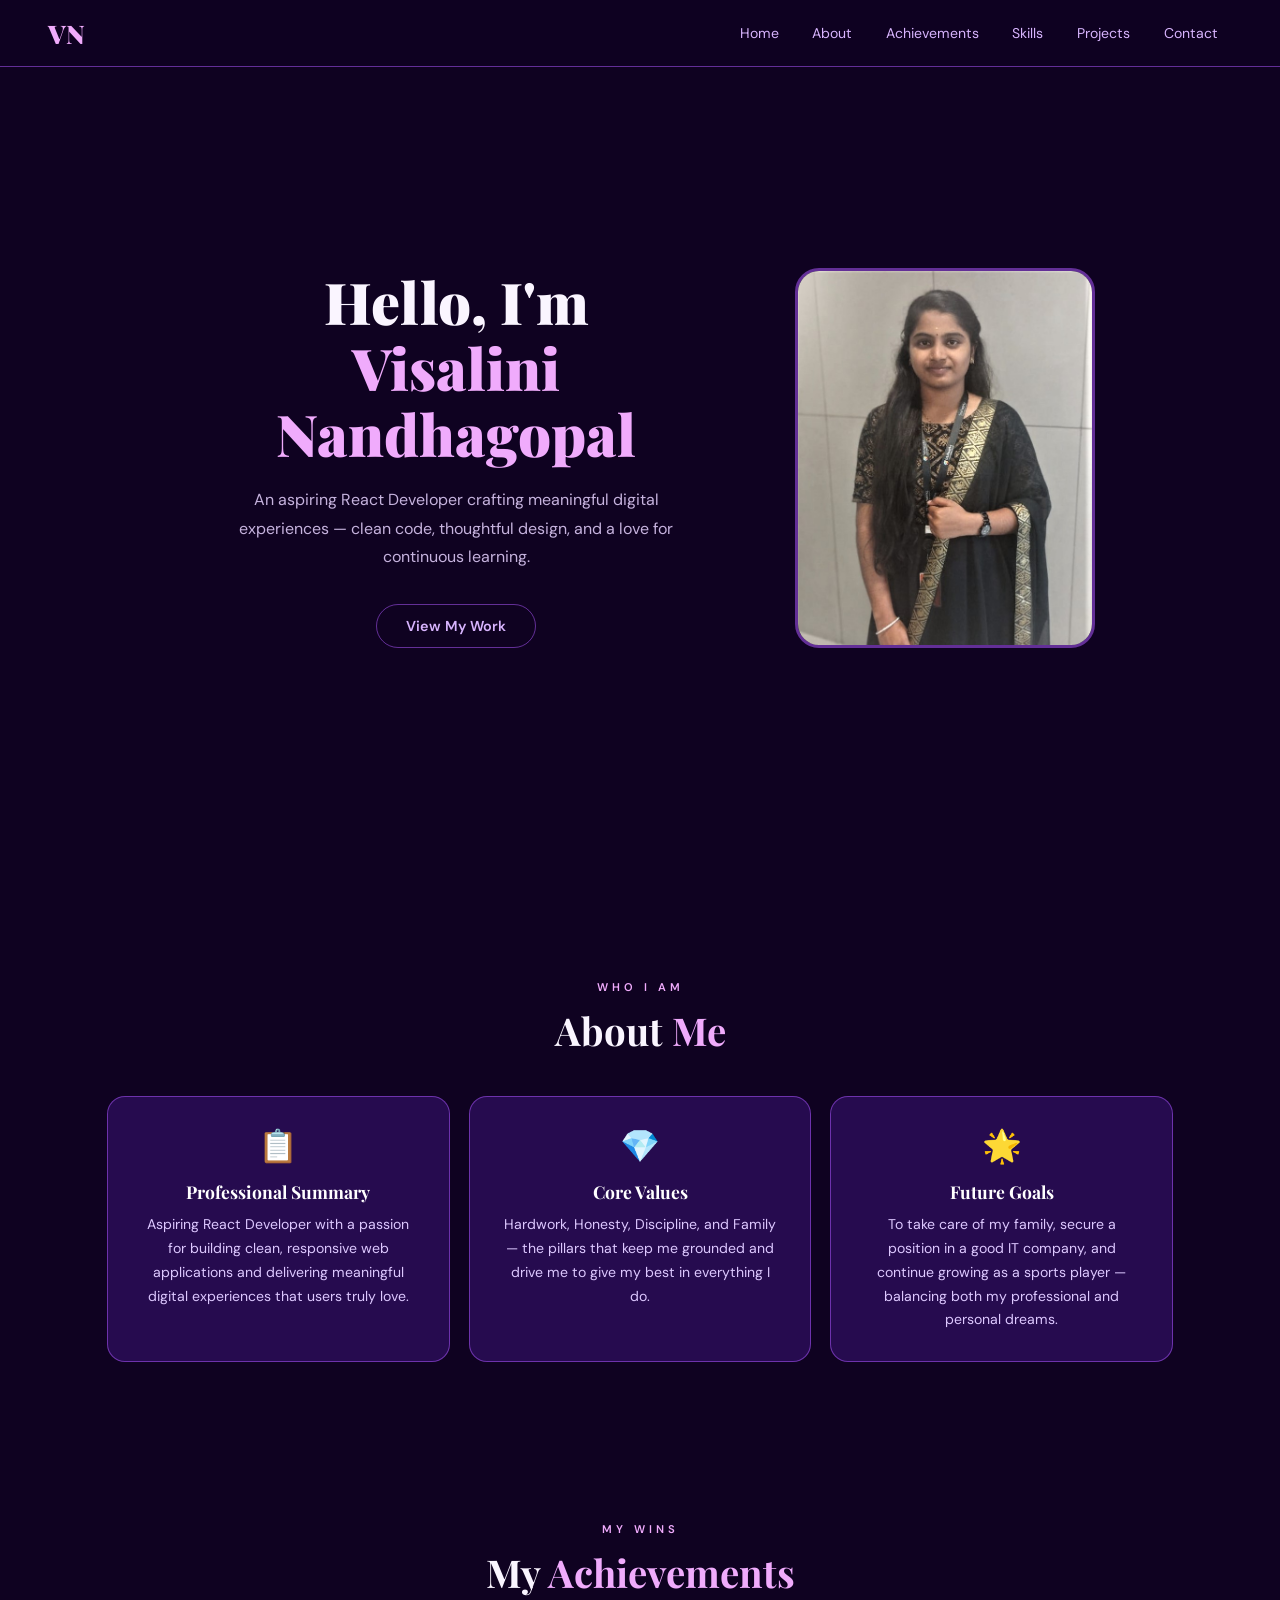
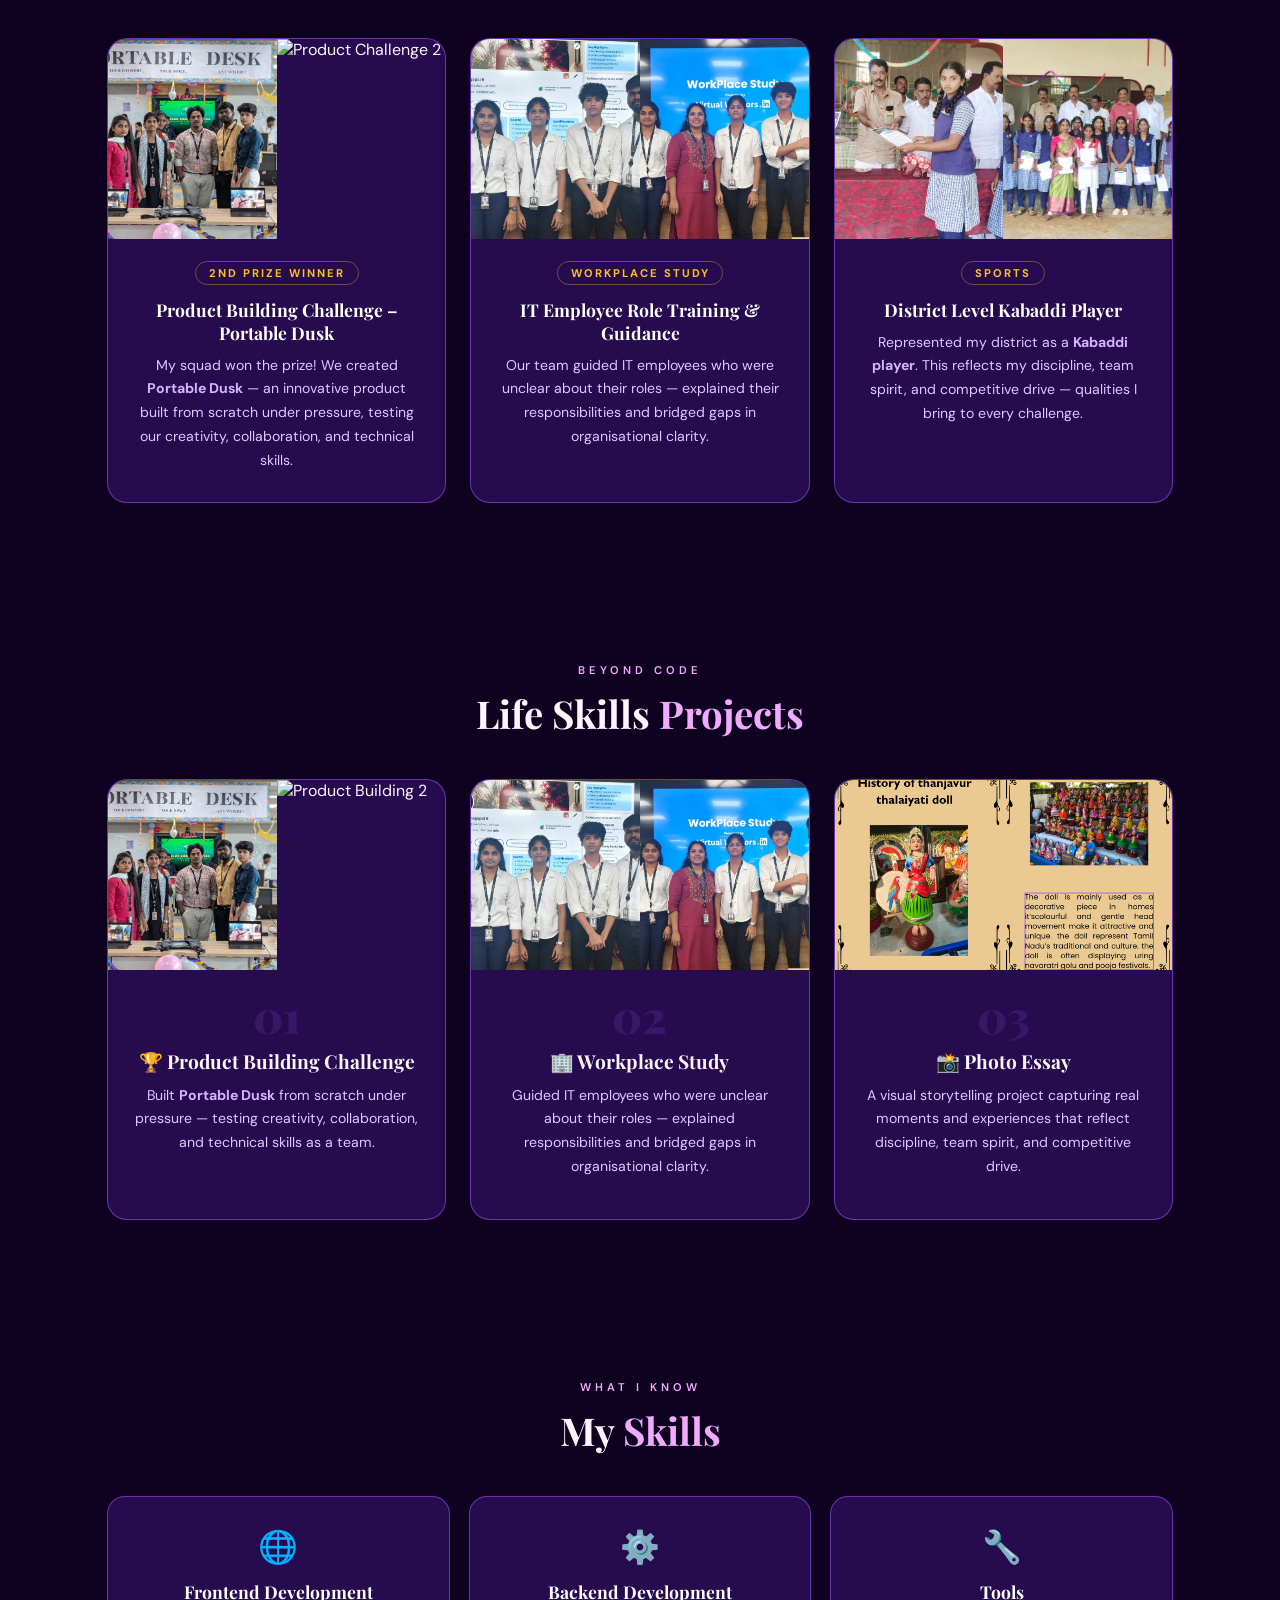
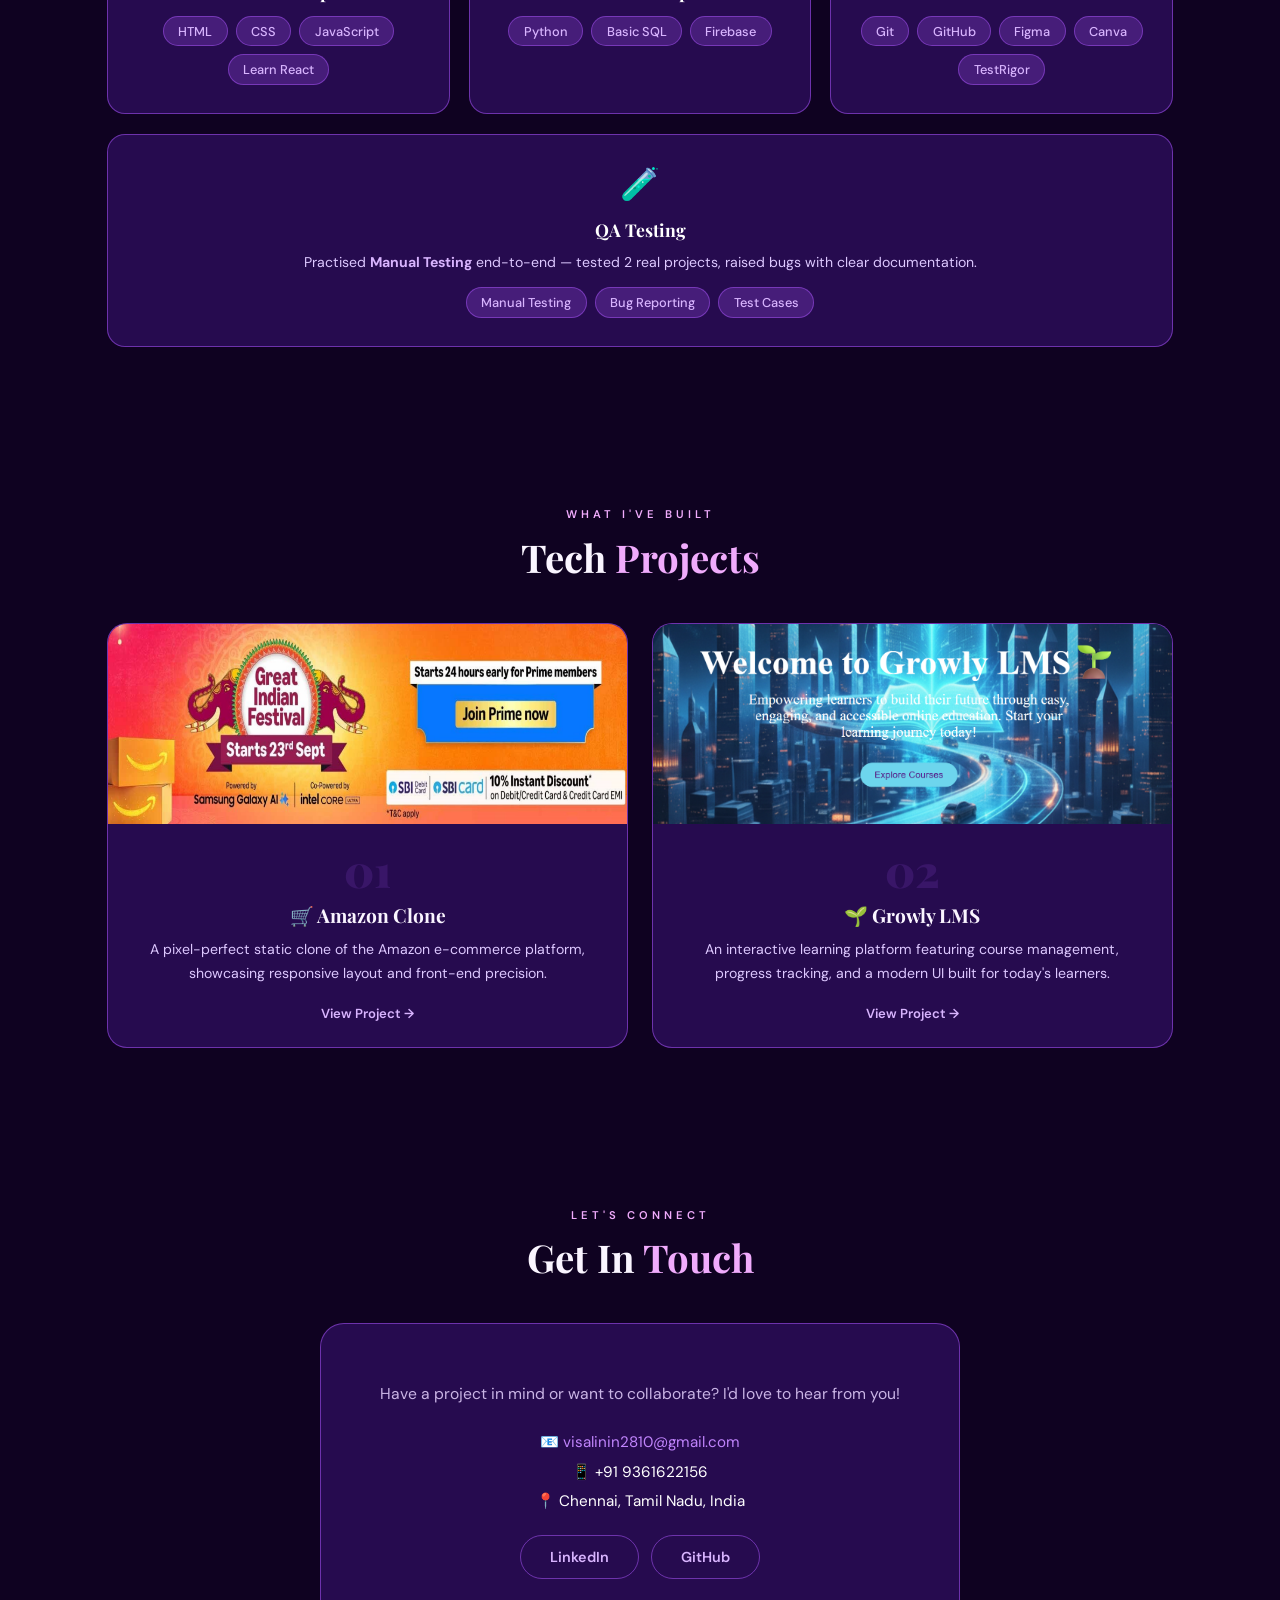
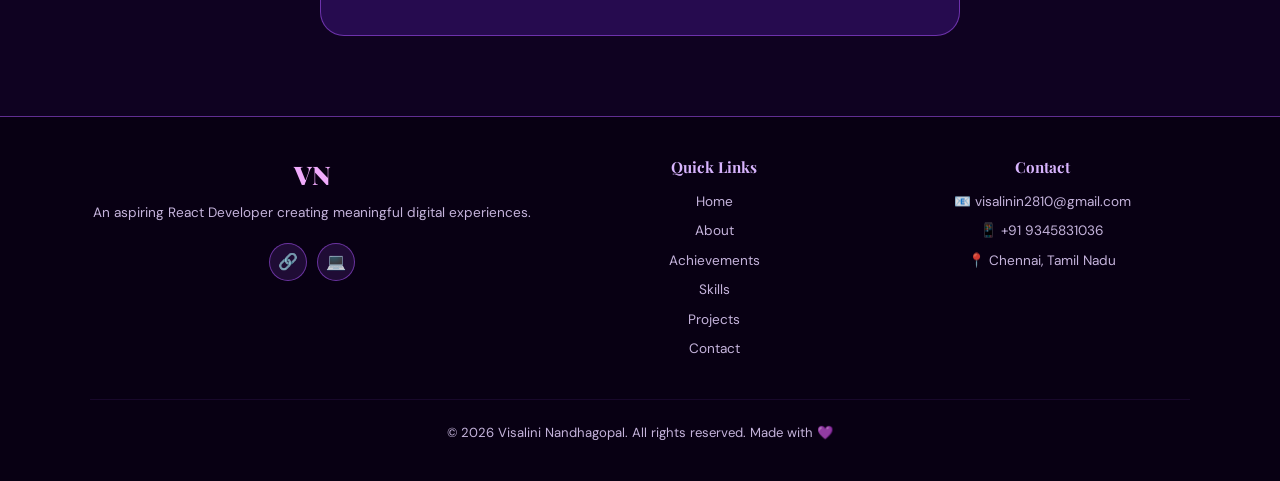
==== commit d711b809: "commit image" ====
--- a/index.html
+++ b/index.html
@@ -9,7 +9,11 @@
         href="https://fonts.googleapis.com/css2?family=Playfair+Display:wght@700;900&family=DM+Sans:wght@400;500;600&display=swap"
         rel="stylesheet" />
     <style>
-        * { box-sizing: border-box; margin: 0; padding: 0; }
+        * {
+            box-sizing: border-box;
+            margin: 0;
+            padding: 0;
+        }
 
         :root {
             --purple: #7c3aed;
@@ -24,92 +28,490 @@
             --dark: #0f0221;
         }
 
-        html { scroll-behavior: smooth; }
-        body { font-family: 'DM Sans', sans-serif; background: var(--dark); color: var(--white); }
+        html {
+            scroll-behavior: smooth;
+        }
+
+        body {
+            font-family: 'DM Sans', sans-serif;
+            background: var(--dark);
+            color: var(--white);
+        }
 
         nav {
-            position: fixed; top: 0; left: 0; right: 0; z-index: 99;
-            display: flex; justify-content: space-between; align-items: center;
+            position: fixed;
+            top: 0;
+            left: 0;
+            right: 0;
+            z-index: 99;
+            display: flex;
+            justify-content: space-between;
+            align-items: center;
             padding: 1rem 3rem;
             background: rgba(15, 2, 33, 0.85);
             border-bottom: 1px solid var(--border);
         }
-        .logo { font-family: 'Playfair Display', serif; font-size: 1.6rem; font-weight: 900; color: var(--pale); }
-        .nav-links { list-style: none; display: flex; gap: 0.3rem; }
-        .nav-links a { color: var(--light); text-decoration: none; font-size: 0.88rem; padding: 0.4rem 0.9rem; border-radius: 50px; }
-        .nav-links a:hover { background: rgba(168, 85, 247, 0.2); color: #fff; }
-
-        section { padding: 5rem 3rem; }
-        .wrap { max-width: 1100px; margin: 0 auto; }
-
-        .tag { display: block; font-size: 0.7rem; font-weight: 600; letter-spacing: 4px; text-transform: uppercase; color: var(--pale); margin-bottom: 0.6rem; text-align: center; }
-        .heading { font-family: 'Playfair Display', serif; font-size: clamp(1.8rem, 3vw, 2.6rem); font-weight: 700; text-align: center; margin-bottom: 2.5rem; }
-        .heading span { color: var(--pale); }
-
-        .btn { display: inline-block; padding: 0.75rem 1.8rem; border-radius: 50px; font-size: 0.9rem; font-weight: 600; text-decoration: none; border: none; cursor: pointer; }
-        .btn-fill { background: var(--purple); color: #fff; }
-        .btn-outline { background: transparent; color: var(--light); border: 1px solid var(--border); }
-        .btn-fill:hover { background: var(--pink); }
-        .btn-outline:hover { background: rgba(168, 85, 247, 0.15); color: #fff; }
-
-        #home { min-height: 100vh; display: flex; align-items: center; padding-top: 6rem; }
-        .hero-row { display: flex; align-items: center; gap: 3rem; flex-wrap: wrap; justify-content: center; }
-        .hero-text { flex: 1; min-width: 280px; text-align: center; }
-        .hero-title { font-family: 'Playfair Display', serif; font-size: clamp(2.2rem, 5vw, 3.6rem); font-weight: 900; line-height: 1.15; margin-bottom: 1.2rem; }
-        .hero-title .name { color: var(--pale); display: block; }
-        .hero-desc { font-size: 1rem; color: var(--dim); line-height: 1.8; max-width: 460px; margin: 0 auto 2rem; }
-        .hero-btns { display: flex; gap: 0.8rem; justify-content: center; flex-wrap: wrap; }
-        .hero-photo { flex: 0 0 320px; display: flex; justify-content: center; }
-        .hero-photo img { width: 300px; height: 380px; object-fit: cover; object-position: top; border-radius: 24px; border: 3px solid var(--border); display: block; }
-
-        .grid3 { display: grid; grid-template-columns: repeat(auto-fit, minmax(260px, 1fr)); gap: 1.2rem; }
-        .card { background: var(--card); border: 1px solid var(--border); border-radius: 18px; padding: 1.8rem; text-align: center; }
-        .card-icon { font-size: 2rem; margin-bottom: 0.8rem; display: block; }
-        .card h3 { font-family: 'Playfair Display', serif; font-size: 1.1rem; font-weight: 700; color: #fff; margin-bottom: 0.6rem; }
-        .card p { font-size: 0.88rem; color: #ddc8ff; line-height: 1.7; }
-
-        .skills-grid { display: grid; grid-template-columns: repeat(3, 1fr); gap: 1.2rem; }
-        .skills-grid .card:last-child { grid-column: 1 / -1; }
-        .pills { display: flex; flex-wrap: wrap; gap: 0.5rem; margin-top: 0.8rem; justify-content: center; }
-        .pill { padding: 0.35rem 0.9rem; border-radius: 50px; font-size: 0.8rem; font-weight: 500; background: rgba(168, 85, 247, 0.25); border: 1px solid rgba(168, 85, 247, 0.5); color: var(--light); }
-
-        .projects-grid { display: grid; grid-template-columns: repeat(auto-fit, minmax(300px, 1fr)); gap: 1.5rem; }
-        .project-card { background: var(--card); border: 1px solid var(--border); border-radius: 20px; overflow: hidden; text-decoration: none; display: block; }
-        .project-card img { width: 100%; height: 190px; object-fit: cover; display: block; }
-        .project-body { padding: 1.5rem; text-align: center; }
-        .project-num { font-family: 'Playfair Display', serif; font-size: 2.8rem; font-weight: 900; color: rgba(168, 85, 247, 0.15); line-height: 1; margin-bottom: 0.6rem; }
-        .project-card h3 { font-family: 'Playfair Display', serif; font-size: 1.2rem; font-weight: 700; color: var(--white); margin-bottom: 0.6rem; }
-        .project-card p { font-size: 0.88rem; color: #ddc8ff; line-height: 1.7; margin-bottom: 1rem; }
-        .view-link { font-size: 0.82rem; font-weight: 600; color: var(--light); }
-
-        .achieve-grid { display: flex; flex-wrap: wrap; gap: 1.5rem; justify-content: center; }
-        .achieve-card { flex: 1 1 300px; max-width: 400px; background: var(--card); border: 1px solid var(--border); border-radius: 20px; overflow: hidden; display: flex; flex-direction: column; }
-        .ach-img-row { display: flex; width: 100%; height: 200px; }
-        .ach-img-row img { width: 50%; height: 100%; object-fit: cover; display: block; }
-        .achieve-body { padding: 1.4rem 1.6rem 1.8rem; display: flex; flex-direction: column; align-items: center; text-align: center; }
-        .badge { display: inline-block; font-size: 0.7rem; font-weight: 700; letter-spacing: 2px; text-transform: uppercase; color: var(--gold); border: 1px solid rgba(251, 191, 36, 0.35); padding: 0.25rem 0.8rem; border-radius: 50px; margin-bottom: 0.8rem; }
-        .achieve-card h3 { font-family: 'Playfair Display', serif; font-size: 1.1rem; font-weight: 700; color: #fff; margin-bottom: 0.6rem; }
-        .achieve-card p { font-size: 0.88rem; color: #ddc8ff; line-height: 1.7; }
-
-        #contact { text-align: center; }
-        .contact-box { background: var(--card); border: 1px solid var(--border); border-radius: 24px; padding: 3.5rem 2.5rem; max-width: 640px; margin: 0 auto; }
-        .contact-box p { font-size: 0.98rem; color: var(--dim); line-height: 1.75; }
-        .contact-list { list-style: none; margin: 1.5rem 0; }
-        .contact-list li { font-size: 0.95rem; color: #fff; margin: 0.6rem 0; }
-        .contact-list a { color: #c084fc; text-decoration: none; }
-        .contact-btns { display: flex; gap: 0.8rem; justify-content: center; flex-wrap: wrap; margin-top: 1.5rem; }
-
-        footer { background: rgba(8, 1, 18, 0.9); border-top: 1px solid var(--border); padding: 2.5rem 3rem; }
-        .footer-row { max-width: 1100px; margin: 0 auto 2rem; display: grid; grid-template-columns: 1.5fr 1fr 1fr; gap: 2rem; }
-        .footer-col { text-align: center; }
-        .footer-col .logo { display: block; margin-bottom: 0.6rem; }
-        .footer-col p, .footer-col a { font-size: 0.85rem; color: var(--dim); text-decoration: none; display: block; margin: 0.4rem 0; line-height: 1.7; }
-        .footer-col a:hover { color: var(--light); }
-        .footer-col h4 { font-family: 'Playfair Display', serif; font-size: 0.95rem; font-weight: 700; color: var(--light); margin-bottom: 0.8rem; }
-        .social-links { display: flex; gap: 0.6rem; justify-content: center; margin-top: 0.8rem; }
-        .social-links a { width: 38px; height: 38px; border-radius: 50%; background: rgba(168, 85, 247, 0.15); border: 1px solid var(--border); display: flex; align-items: center; justify-content: center; font-size: 1rem; text-decoration: none; }
-        .social-links a:hover { background: var(--purple); }
-        .footer-bottom { text-align: center; font-size: 0.82rem; color: var(--dim); padding-top: 1.5rem; border-top: 1px solid rgba(168, 85, 247, 0.1); max-width: 1100px; margin: 0 auto; }
+
+        .logo {
+            font-family: 'Playfair Display', serif;
+            font-size: 1.6rem;
+            font-weight: 900;
+            color: var(--pale);
+        }
+
+        .nav-links {
+            list-style: none;
+            display: flex;
+            gap: 0.3rem;
+        }
+
+        .nav-links a {
+            color: var(--light);
+            text-decoration: none;
+            font-size: 0.88rem;
+            padding: 0.4rem 0.9rem;
+            border-radius: 50px;
+        }
+
+        .nav-links a:hover {
+            background: rgba(168, 85, 247, 0.2);
+            color: #fff;
+        }
+
+        section {
+            padding: 5rem 3rem;
+        }
+
+        .wrap {
+            max-width: 90%;
+            margin: 0 auto;
+        }
+
+        .tag {
+            display: block;
+            font-size: 0.7rem;
+            font-weight: 600;
+            letter-spacing: 4px;
+            text-transform: uppercase;
+            color: var(--pale);
+            margin-bottom: 0.6rem;
+            text-align: center;
+        }
+
+        .heading {
+            font-family: 'Playfair Display', serif;
+            font-size: clamp(1.8rem, 3vw, 2.6rem);
+            font-weight: 700;
+            text-align: center;
+            margin-bottom: 2.5rem;
+        }
+
+        .heading span {
+            color: var(--pale);
+        }
+
+        .btn {
+            display: inline-block;
+            padding: 0.75rem 1.8rem;
+            border-radius: 50px;
+            font-size: 0.9rem;
+            font-weight: 600;
+            text-decoration: none;
+            border: none;
+            cursor: pointer;
+        }
+
+        .btn-fill {
+            background: var(--purple);
+            color: #fff;
+        }
+
+        .btn-outline {
+            background: transparent;
+            color: var(--light);
+            border: 1px solid var(--border);
+        }
+
+        .btn-fill:hover {
+            background: var(--pink);
+        }
+
+        .btn-outline:hover {
+            background: rgba(168, 85, 247, 0.15);
+            color: #fff;
+        }
+
+        #home {
+            min-height: 100vh;
+            display: flex;
+            align-items: center;
+            padding-top: 6rem;
+        }
+
+        .hero-row {
+            display: flex;
+            align-items: center;
+            gap: 3rem;
+            flex-wrap: wrap;
+            justify-content: center;
+        }
+
+        .hero-text {
+            flex: 1;
+            min-width: 280px;
+            text-align: center;
+        }
+
+        .hero-title {
+            font-family: 'Playfair Display', serif;
+            font-size: clamp(2.2rem, 5vw, 3.6rem);
+            font-weight: 900;
+            line-height: 1.15;
+            margin-bottom: 1.2rem;
+        }
+
+        .hero-title .name {
+            color: var(--pale);
+            display: block;
+        }
+
+        .hero-desc {
+            font-size: 1rem;
+            color: var(--dim);
+            line-height: 1.8;
+            max-width: 460px;
+            margin: 0 auto 2rem;
+        }
+
+        .hero-btns {
+            display: flex;
+            gap: 0.8rem;
+            justify-content: center;
+            flex-wrap: wrap;
+        }
+
+        .hero-photo {
+            flex: 0 0 320px;
+            display: flex;
+            justify-content: center;
+        }
+
+        .hero-photo img {
+            width: 300px;
+            height: 380px;
+            object-fit: cover;
+            object-position: top;
+            border-radius: 24px;
+            border: 3px solid var(--border);
+            display: block;
+        }
+
+        .grid3 {
+            display: grid;
+            grid-template-columns: repeat(auto-fit, minmax(260px, 1fr));
+            gap: 1.2rem;
+        }
+
+        .card {
+            background: var(--card);
+            border: 1px solid var(--border);
+            border-radius: 18px;
+            padding: 1.8rem;
+            text-align: center;
+        }
+
+        .card-icon {
+            font-size: 2rem;
+            margin-bottom: 0.8rem;
+            display: block;
+        }
+
+        .card h3 {
+            font-family: 'Playfair Display', serif;
+            font-size: 1.1rem;
+            font-weight: 700;
+            color: #fff;
+            margin-bottom: 0.6rem;
+        }
+
+        .card p {
+            font-size: 0.88rem;
+            color: #ddc8ff;
+            line-height: 1.7;
+        }
+
+        .skills-grid {
+            display: grid;
+            grid-template-columns: repeat(3, 1fr);
+            gap: 1.2rem;
+        }
+
+        .skills-grid .card:last-child {
+            grid-column: 1 / -1;
+        }
+
+        .pills {
+            display: flex;
+            flex-wrap: wrap;
+            gap: 0.5rem;
+            margin-top: 0.8rem;
+            justify-content: center;
+        }
+
+        .pill {
+            padding: 0.35rem 0.9rem;
+            border-radius: 50px;
+            font-size: 0.8rem;
+            font-weight: 500;
+            background: rgba(168, 85, 247, 0.25);
+            border: 1px solid rgba(168, 85, 247, 0.5);
+            color: var(--light);
+        }
+
+        .projects-grid {
+            display: grid;
+            grid-template-columns: repeat(auto-fit, minmax(300px, 1fr));
+            gap: 1.5rem;
+        }
+
+        .project-card {
+            background: var(--card);
+            border: 1px solid var(--border);
+            border-radius: 20px;
+            overflow: hidden;
+            text-decoration: none;
+            display: block;
+        }
+
+        .project-card img {
+            width: 100%;
+            height: 200px;
+            object-fit: cover;
+            display: block;
+        }
+
+        .project-body {
+            padding: 1.5rem;
+            text-align: center;
+        }
+
+        .project-num {
+            font-family: 'Playfair Display', serif;
+            font-size: 2.8rem;
+            font-weight: 900;
+            color: rgba(168, 85, 247, 0.15);
+            line-height: 1;
+            margin-bottom: 0.6rem;
+        }
+
+        .project-card h3 {
+            font-family: 'Playfair Display', serif;
+            font-size: 1.2rem;
+            font-weight: 700;
+            color: var(--white);
+            margin-bottom: 0.6rem;
+        }
+
+        .project-card p {
+            font-size: 0.88rem;
+            color: #ddc8ff;
+            line-height: 1.7;
+            margin-bottom: 1rem;
+        }
+
+        .view-link {
+            font-size: 0.82rem;
+            font-weight: 600;
+            color: var(--light);
+        }
+
+        .achieve-grid {
+            display: flex;
+            flex-wrap: wrap;
+            gap: 1.5rem;
+            justify-content: center;
+        }
+
+        .achieve-card {
+            flex: 1 1 300px;
+            max-width: 400px;
+            background: var(--card);
+            border: 1px solid var(--border);
+            border-radius: 20px;
+            overflow: hidden;
+            display: flex;
+            flex-direction: column;
+        }
+
+        .ach-img-row {
+            display: flex;
+            width: 100%;
+            height: 200px;
+        }
+
+        .ach-img-row img {
+            width: 50%;
+            height: 100%;
+            object-fit: cover;
+            display: block;
+        }
+
+        .achieve-body {
+            padding: 1.4rem 1.6rem 1.8rem;
+            display: flex;
+            flex-direction: column;
+            align-items: center;
+            text-align: center;
+        }
+
+        .badge {
+            display: inline-block;
+            font-size: 0.7rem;
+            font-weight: 700;
+            letter-spacing: 2px;
+            text-transform: uppercase;
+            color: var(--gold);
+            border: 1px solid rgba(251, 191, 36, 0.35);
+            padding: 0.25rem 0.8rem;
+            border-radius: 50px;
+            margin-bottom: 0.8rem;
+        }
+
+        .achieve-card h3 {
+            font-family: 'Playfair Display', serif;
+            font-size: 1.1rem;
+            font-weight: 700;
+            color: #fff;
+            margin-bottom: 0.6rem;
+        }
+
+        .achieve-card p {
+            font-size: 0.88rem;
+            color: #ddc8ff;
+            line-height: 1.7;
+        }
+
+        #contact {
+            text-align: center;
+        }
+
+        .contact-box {
+            background: var(--card);
+            border: 1px solid var(--border);
+            border-radius: 24px;
+            padding: 3.5rem 2.5rem;
+            max-width: 640px;
+            margin: 0 auto;
+        }
+
+        .contact-box p {
+            font-size: 0.98rem;
+            color: var(--dim);
+            line-height: 1.75;
+        }
+
+        .contact-list {
+            list-style: none;
+            margin: 1.5rem 0;
+        }
+
+        .contact-list li {
+            font-size: 0.95rem;
+            color: #fff;
+            margin: 0.6rem 0;
+        }
+
+        .contact-list a {
+            color: #c084fc;
+            text-decoration: none;
+        }
+
+        .contact-btns {
+            display: flex;
+            gap: 0.8rem;
+            justify-content: center;
+            flex-wrap: wrap;
+            margin-top: 1.5rem;
+        }
+
+        footer {
+            background: rgba(8, 1, 18, 0.9);
+            border-top: 1px solid var(--border);
+            padding: 2.5rem 3rem;
+        }
+
+        .footer-row {
+            max-width: 1100px;
+            margin: 0 auto 2rem;
+            display: grid;
+            grid-template-columns: 1.5fr 1fr 1fr;
+            gap: 2rem;
+        }
+
+        .footer-col {
+            text-align: center;
+        }
+
+        .footer-col .logo {
+            display: block;
+            margin-bottom: 0.6rem;
+        }
+
+        .footer-col p,
+        .footer-col a {
+            font-size: 0.85rem;
+            color: var(--dim);
+            text-decoration: none;
+            display: block;
+            margin: 0.4rem 0;
+            line-height: 1.7;
+        }
+
+        .footer-col a:hover {
+            color: var(--light);
+        }
+
+        .footer-col h4 {
+            font-family: 'Playfair Display', serif;
+            font-size: 0.95rem;
+            font-weight: 700;
+            color: var(--light);
+            margin-bottom: 0.8rem;
+        }
+
+        .social-links {
+            display: flex;
+            gap: 0.6rem;
+            justify-content: center;
+            margin-top: 0.8rem;
+        }
+
+        .social-links a {
+            width: 38px;
+            height: 38px;
+            border-radius: 50%;
+            background: rgba(168, 85, 247, 0.15);
+            border: 1px solid var(--border);
+            display: flex;
+            align-items: center;
+            justify-content: center;
+            font-size: 1rem;
+            text-decoration: none;
+        }
+
+        .social-links a:hover {
+            background: var(--purple);
+        }
+
+        .footer-bottom {
+            text-align: center;
+            font-size: 0.82rem;
+            color: var(--dim);
+            padding-top: 1.5rem;
+            border-top: 1px solid rgba(168, 85, 247, 0.1);
+            max-width: 1100px;
+            margin: 0 auto;
+        }
     </style>
 </head>
 
@@ -227,6 +629,53 @@
         </div>
     </section>
 
+
+    <!-- LIFE SKILLS PROJECTS -->
+    <section id="life-skills">
+        <div class="wrap">
+            <span class="tag">Beyond Code</span>
+            <h2 class="heading">Life Skills <span>Projects</span></h2>
+            <div class="projects-grid">
+                <div class="project-card">
+                    <div class="ach-img-row" style="height:190px;">
+                        <img src="./assets/PXL_20250828_042558565.PORTRAIT.jpg" alt="Product Building 1" />
+                        <img src="./assets/PXL_20250828_075420757.RAW-01.COVER.jpg" alt="Product Building 2" />
+                    </div>
+                    <div class="project-body">
+                        <div class="project-num">01</div>
+                        <h3>🏆 Product Building Challenge</h3>
+                        <p>Built <strong style="color:var(--light)">Portable Dusk</strong> from scratch under pressure —
+                            testing creativity, collaboration, and technical skills as a team.</p>
+                    </div>
+                </div>
+                <div class="project-card">
+                    <div class="ach-img-row" style="height:190px;">
+                        <img src="./assets/WhatsApp Image 2025-12-09 at 9.38.42 PM (1).jpeg" alt="Workplace Study 1" />
+                        <img src="./assets/WhatsApp Image 2025-12-09 at 9.38.42 PM.jpeg" alt="Workplace Study 2" />
+                    </div>
+                    <div class="project-body">
+                        <div class="project-num">02</div>
+                        <h3>🏢 Workplace Study</h3>
+                        <p>Guided IT employees who were unclear about their roles — explained responsibilities and
+                            bridged gaps in organisational clarity.</p>
+                    </div>
+                </div>
+                <div class="project-card">
+                    <div class="ach-img-row" style="height:190px;">
+                        <img src="./assets/Screenshot 2026-03-23 092547.png" alt="Photo Essay 1" />
+                        <img src="./assets/Screenshot 2026-03-23 092638.png" alt="Photo Essay 2" />
+                    </div>
+                    <div class="project-body">
+                        <div class="project-num">03</div>
+                        <h3>📸 Photo Essay</h3>
+                        <p>A visual storytelling project capturing real moments and experiences that reflect discipline,
+                            team spirit, and competitive drive.</p>
+                    </div>
+                </div>
+            </div>
+        </div>
+    </section>
+
     <!-- SKILLS -->
     <section id="skills">
         <div class="wrap">
@@ -308,49 +757,6 @@
         </div>
     </section>
 
-    <!-- LIFE SKILLS PROJECTS -->
-    <section id="life-skills">
-        <div class="wrap">
-            <span class="tag">Beyond Code</span>
-            <h2 class="heading">Life Skills <span>Projects</span></h2>
-            <div class="projects-grid">
-                <div class="project-card">
-                    <div class="ach-img-row" style="height:190px;">
-                        <img src="./assets/PXL_20250828_042558565.PORTRAIT.jpg" alt="Product Building 1" />
-                        <img src="./assets/PXL_20250828_075420757.RAW-01.COVER.jpg" alt="Product Building 2" />
-                    </div>
-                    <div class="project-body">
-                        <div class="project-num">01</div>
-                        <h3>🏆 Product Building Challenge</h3>
-                        <p>Built <strong style="color:var(--light)">Portable Dusk</strong> from scratch under pressure — testing creativity, collaboration, and technical skills as a team.</p>
-                    </div>
-                </div>
-                <div class="project-card">
-                    <div class="ach-img-row" style="height:190px;">
-                        <img src="./assets/WhatsApp Image 2025-12-09 at 9.38.42 PM (1).jpeg" alt="Workplace Study 1" />
-                        <img src="./assets/WhatsApp Image 2025-12-09 at 9.38.42 PM.jpeg" alt="Workplace Study 2" />
-                    </div>
-                    <div class="project-body">
-                        <div class="project-num">02</div>
-                        <h3>🏢 Workplace Study</h3>
-                        <p>Guided IT employees who were unclear about their roles — explained responsibilities and bridged gaps in organisational clarity.</p>
-                    </div>
-                </div>
-                <div class="project-card">
-                    <div class="ach-img-row" style="height:190px;">
-                        <img src="" alt="Photo Essay 1" />
-                        <img src="" alt="Photo Essay 2" />
-                    </div>
-                    <div class="project-body">
-                        <div class="project-num">03</div>
-                        <h3>📸 Photo Essay</h3>
-                        <p>A visual storytelling project capturing real moments and experiences that reflect discipline, team spirit, and competitive drive.</p>
-                    </div>
-                </div>
-            </div>
-        </div>
-    </section>
-
     <!-- CONTACT -->
     <section id="contact">
         <div class="wrap">
@@ -364,7 +770,8 @@
                     <li>📍 Chennai, Tamil Nadu, India</li>
                 </ul>
                 <div class="contact-btns">
-                    <a href="https://www.linkedin.com/in/visalini-nandhagopal-27872a397/" class="btn btn-outline" target="_blank">LinkedIn</a>
+                    <a href="https://www.linkedin.com/in/visalini-nandhagopal-27872a397/" class="btn btn-outline"
+                        target="_blank">LinkedIn</a>
                     <a href="https://github.com/visalinin2810-cmyk" class="btn btn-outline" target="_blank">GitHub</a>
                 </div>
             </div>
@@ -401,4 +808,5 @@
     </footer>
 
 </body>
+
 </html>
